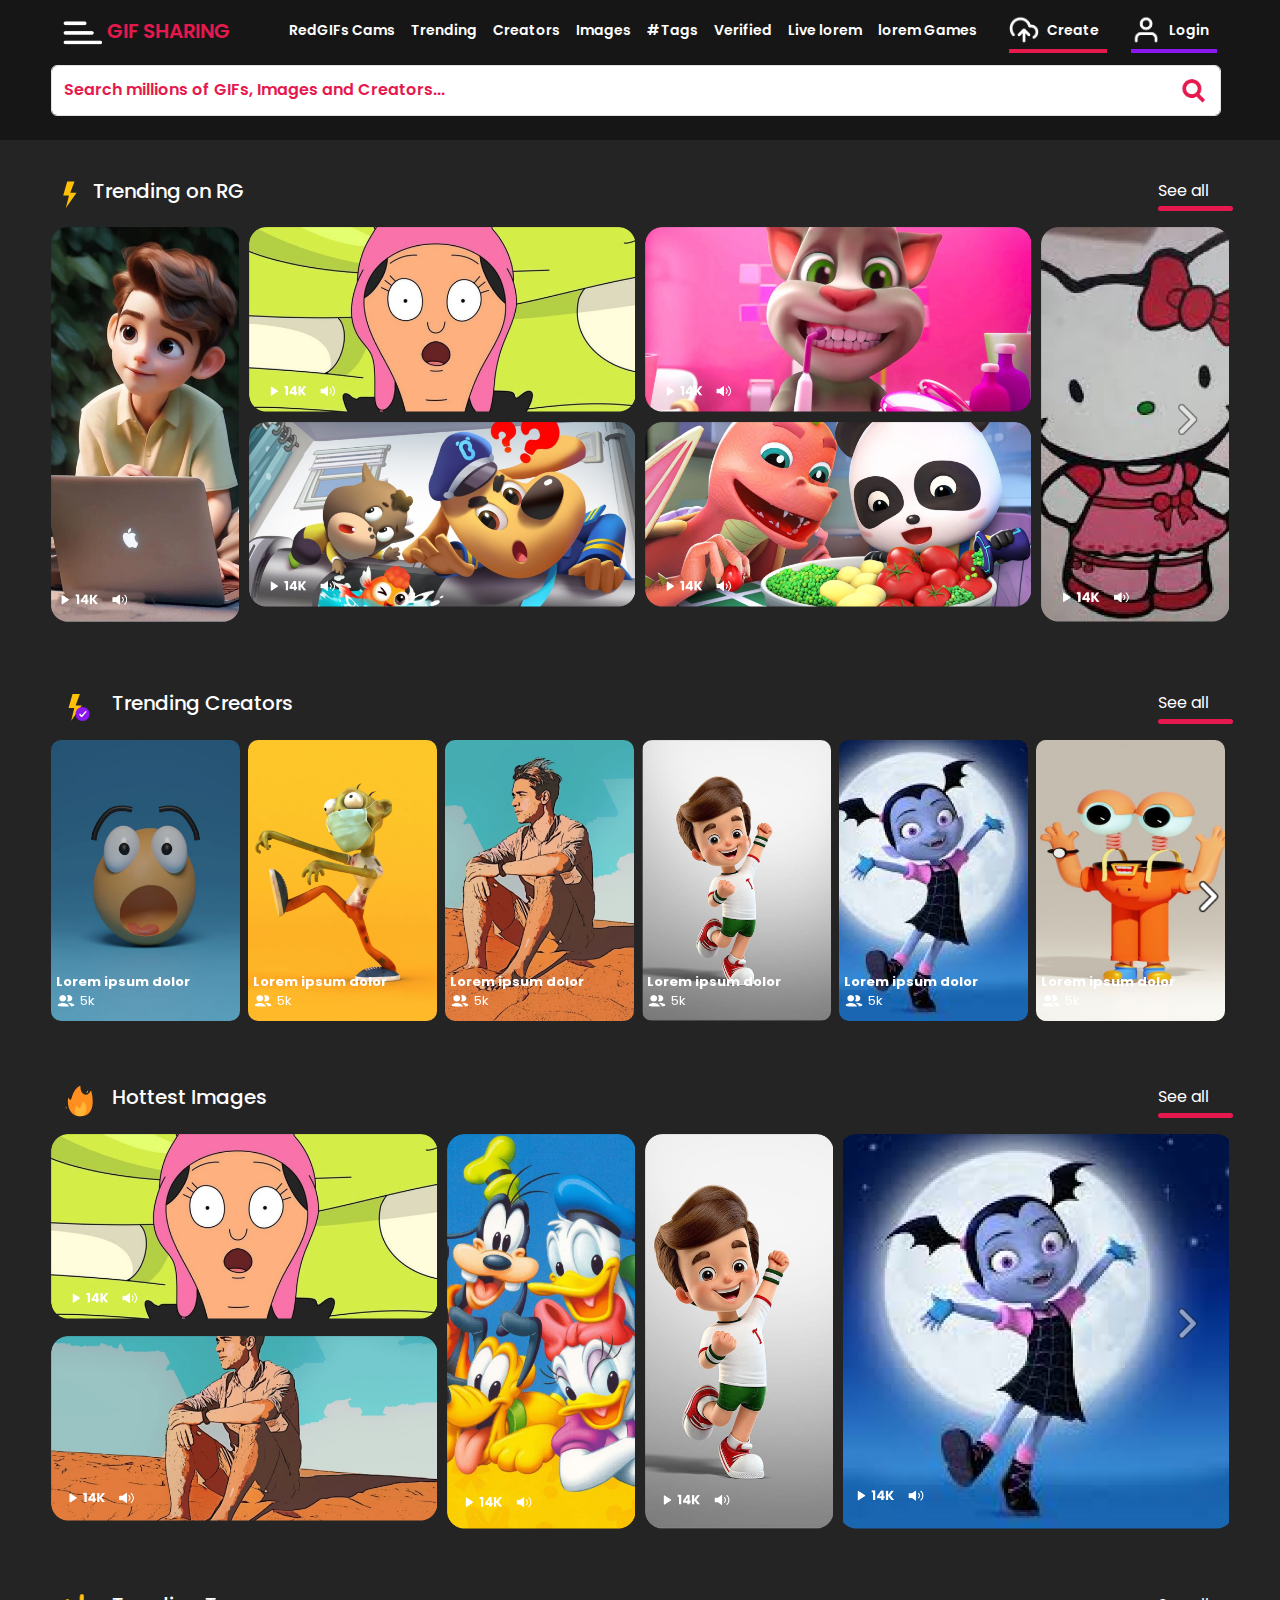
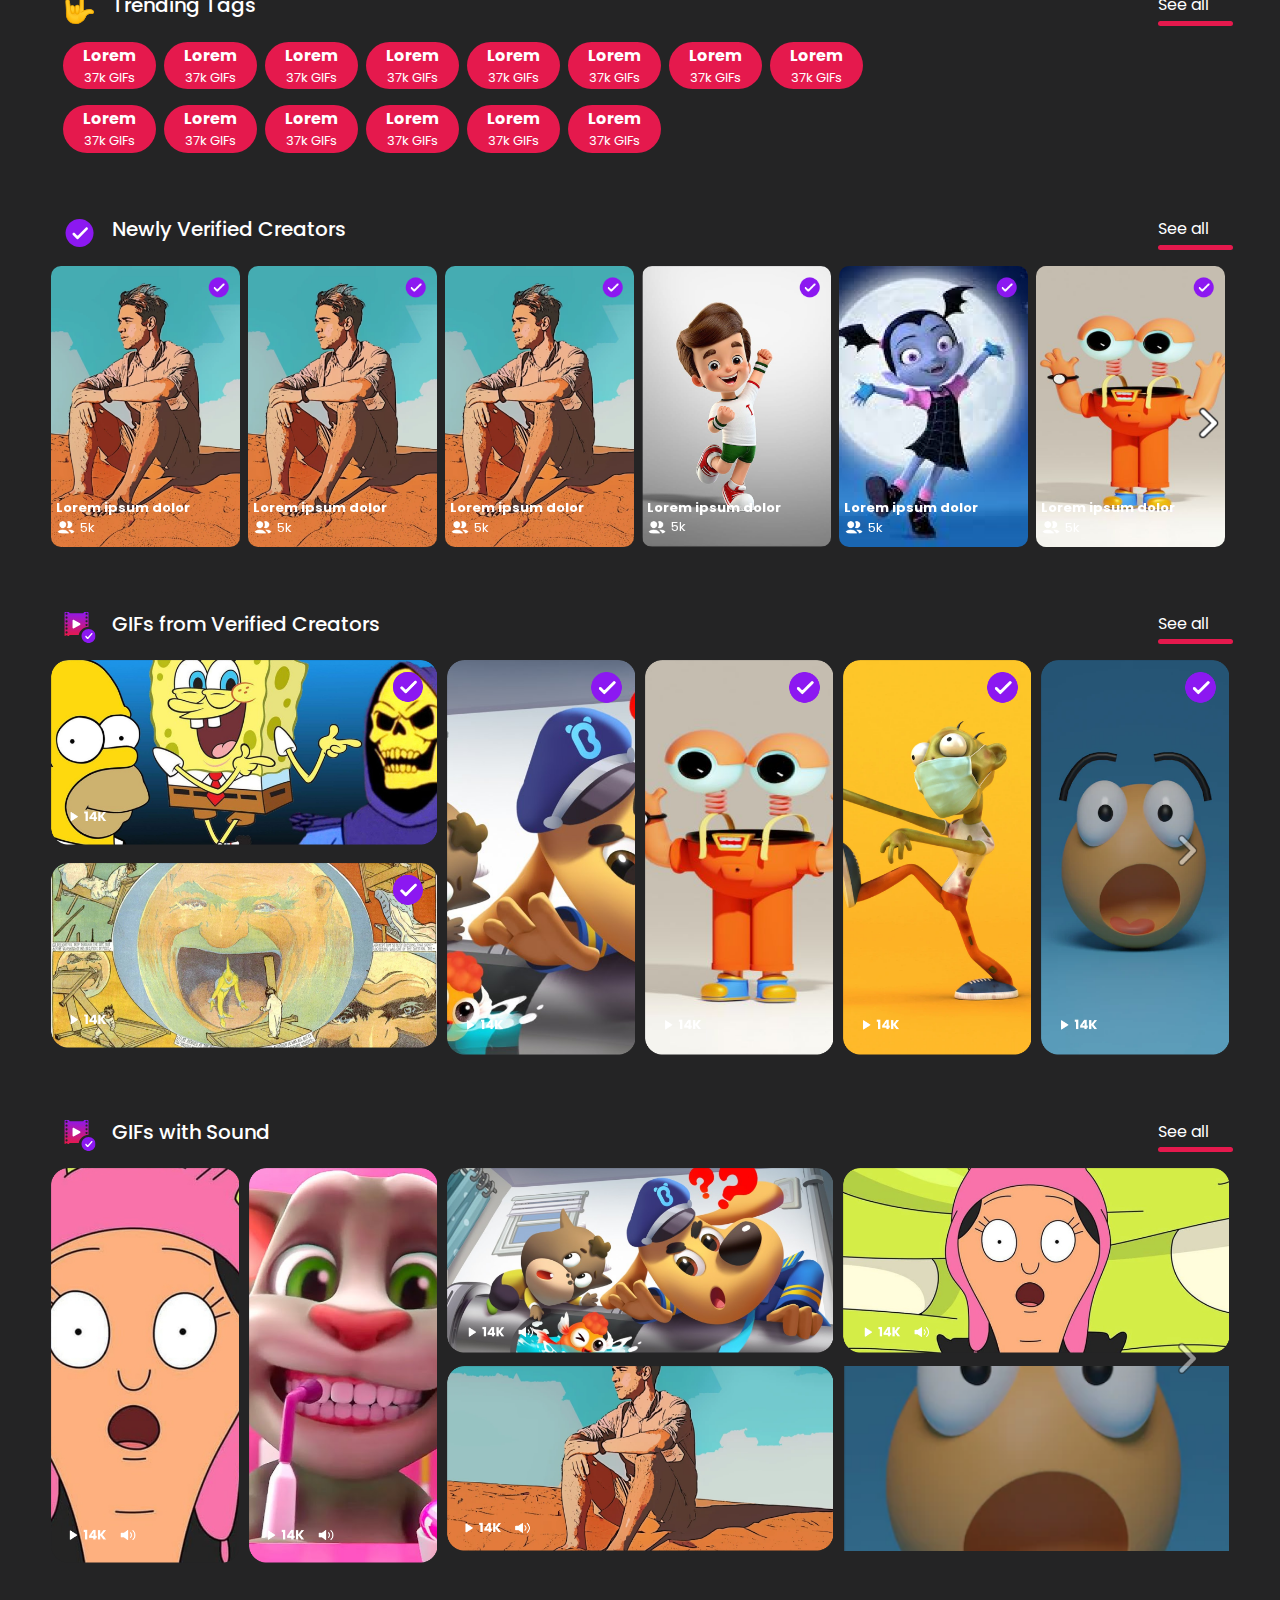
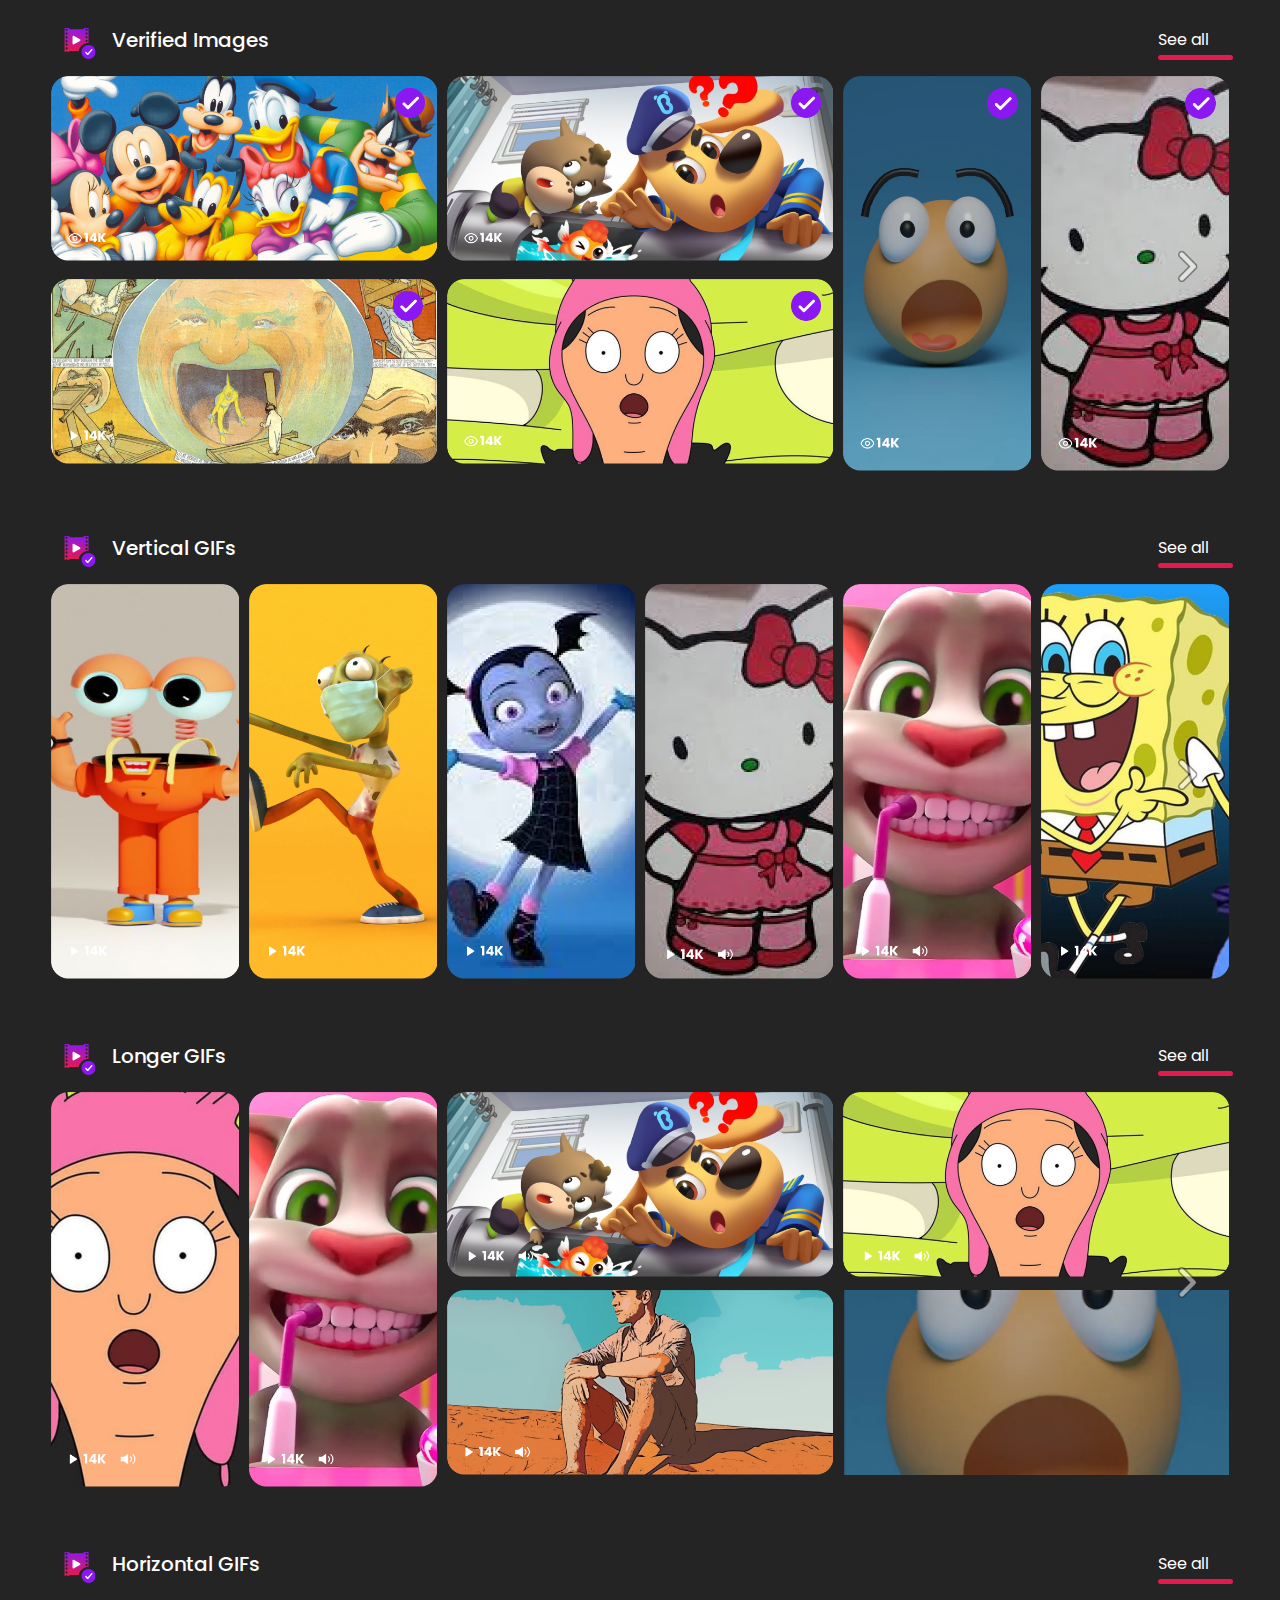
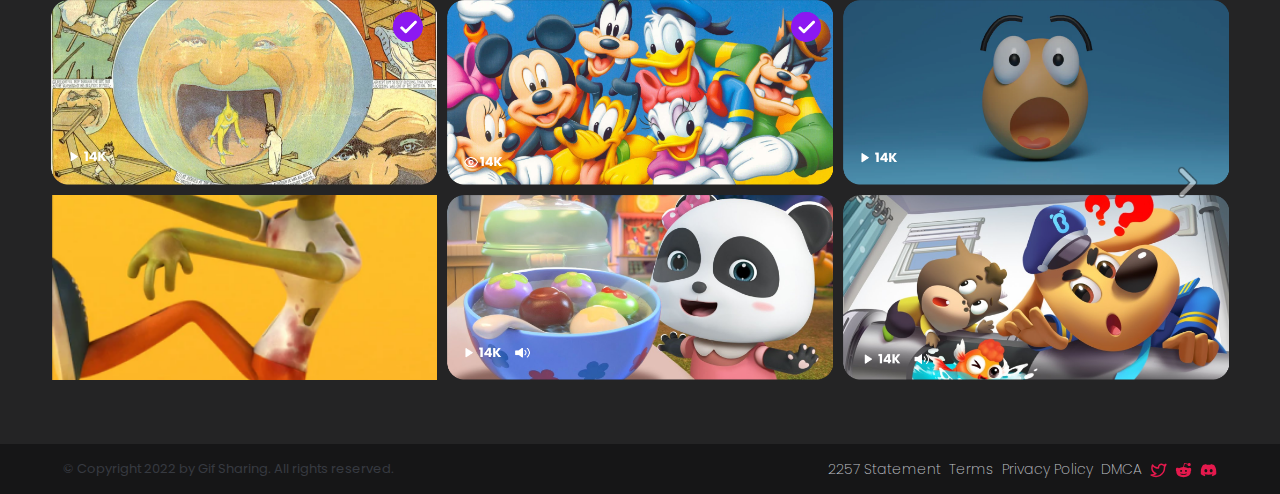
==== index.html @ 4ee19b2c "done-for today" ====
<!DOCTYPE html>
<html lang="en">

<head>
    <meta charset="UTF-8">
    <meta name="viewport" content="width=device-width, initial-scale=1.0">
    <title>Gif Sharing</title>
    <!-- slick -->
    <link rel="stylesheet" type="text/css" href="./assets/slick/slick.css" />
    <link rel="stylesheet" type="text/css" href="./assets/slick/slick-theme.css" />

    <!-- FontAwsome/remix -->
    <link rel="stylesheet" href="https://cdnjs.cloudflare.com/ajax/libs/font-awesome/6.4.2/css/all.min.css"
        integrity="sha512-z3gLpd7yknf1YoNbCzqRKc4qyor8gaKU1qmn+CShxbuBusANI9QpRohGBreCFkKxLhei6S9CQXFEbbKuqLg0DA=="
        crossorigin="anonymous" referrerpolicy="no-referrer" />
    <link rel="stylesheet" href="https://cdnjs.cloudflare.com/ajax/libs/remixicon/3.5.0/remixicon.css"
        integrity="sha512-HXXR0l2yMwHDrDyxJbrMD9eLvPe3z3qL3PPeozNTsiHJEENxx8DH2CxmV05iwG0dwoz5n4gQZQyYLUNt1Wdgfg=="
        crossorigin="anonymous" referrerpolicy="no-referrer" />

    <!-- Bootstrap -->
    <link rel="stylesheet" href="https://cdn.jsdelivr.net/npm/bootstrap@5.3.2/dist/css/bootstrap.min.css">

    <!-- Style Css Link -->
    <link rel="stylesheet" href="./assets/css/responsive.css">
    <link rel="stylesheet" href="./assets/css/style.css">
</head>

<body>
    <!-- NavBar / Mega Menu -->
    <header class="header-bg">
        <section class="wrapper">
            <nav class="navbar navbar-dark navbar-expand-lg ">
                <div class="container-fluid position-relative">
                    <a class="navbar-brand text-pink fs-5 fw-700" href="index.html">
                        <img src="./assets/image/hamburger.png" alt="Logo">
                        GIF SHARING</a>
                    <button class="navbar-toggler" type="button" data-bs-toggle="collapse"
                        data-bs-target="#navbarSupportedContent" aria-controls="navbarSupportedContent"
                        aria-expanded="false" aria-label="Toggle navigation">
                        <span class="navbar-toggler-icon"></span>
                    </button>
                    <div class="collapse navbar-collapse yorichi" id="navbarSupportedContent" type="button"
                        data-bs-toggle="offcanvas" data-bs-target="#offcanvasTop" aria-controls="offcanvasTop">
                        <ul class="navbar-nav ms-auto mb-2 mb-lg-0">
                            <li class="nav-item">
                                <a class="nav-link active" aria-current="page" href="#">RedGIFs Cams</a>
                            </li>
                            <li class="nav-item">
                                <a class="nav-link" href="#">Trending</a>
                            </li>

                            <li class="nav-item">
                                <a class="nav-link" href="#">Creators</a>
                            </li>
                            <li class="nav-item">
                                <a class="nav-link" href="#">Images</a>
                            </li>
                            <li class="nav-item">
                                <a class="nav-link" href="#">#Tags</a>
                            </li>
                            <li class="nav-item">
                                <a class="nav-link" href="#">Verified</a>
                            </li>
                            <li class="nav-item">
                                <a class="nav-link" href="#">Live lorem</a>
                            </li>
                            <li class="nav-item">
                                <a class="nav-link" href="#">lorem Games</a>
                            </li>
                            <li class="nav-item">
                                <button class=" mx-lg-4 create-btn d-flex align-items-center">
                                    <div class="nav-btn-img">
                                        <img src="./assets/image/create-icon.png" alt="">
                                    </div>
                                    <a class="nav-link" href="#">Create</a>
                                </button>
                            </li>
                            <li class="nav-item">
                                <button class="login-btn d-flex align-items-center">
                                    <div class="nav-btn-img">
                                        <img src="./assets/image/login-icon.png" alt="">
                                    </div>
                                    <a class="nav-link" href="#">Login</a>
                                </button>
                            </li>
                        </ul>

                    </div>
                </div>
                <!-- Mega Menu Here 👀 -->
                <div class="d-lg-block d-none">
                    <section class="mega-drop-down ">
                        <div class="row mx-0 align-items-start">
                            <div class="col-md-4">
                                <div class="d-flex pills flex-wrap">
                                    <a href="#">
                                        <div class="pink-bg mt-lg-0 mt-1 mx-1">
                                            <p class="m-0 text-white fw-700 text-center">Lorem</p>
                                            <p class="text-white text-center m-0 text-small">
                                                37k GIFs
                                            </p>
                                        </div>
                                    </a>
                                    <a href="#">
                                        <div class="pink-bg mt-lg-0 mt-1 mx-1">
                                            <p class="m-0 text-white fw-700 text-center">Lorem</p>
                                            <p class="text-white text-center m-0 text-small">
                                                37k GIFs
                                            </p>
                                        </div>
                                    </a>
                                    <a href="#">
                                        <div class="pink-bg mt-lg-0 mt-1 mx-1">
                                            <p class="m-0 text-white fw-700 text-center">Lorem</p>
                                            <p class="text-white text-center m-0 text-small">
                                                37k GIFs
                                            </p>
                                        </div>
                                    </a>
                                    <a href="#">
                                        <div class="pink-bg mt-lg-0 mt-1 mx-1">
                                            <p class="m-0 text-white fw-700 text-center">Lorem</p>
                                            <p class="text-white text-center m-0 text-small">
                                                37k GIFs
                                            </p>
                                        </div>
                                    </a>
                                    <a href="#">
                                        <div class="pink-bg mt-lg-0 mt-1 mx-1">
                                            <p class="m-0 text-white fw-700 text-center">Lorem</p>
                                            <p class="text-white text-center m-0 text-small">
                                                37k GIFs
                                            </p>
                                        </div>
                                    </a>
                                    <a href="#">
                                        <div class="pink-bg mt-lg-0 mt-1 mx-1">
                                            <p class="m-0 text-white fw-700 text-center">Lorem</p>
                                            <p class="text-white text-center m-0 text-small">
                                                37k GIFs
                                            </p>
                                        </div>
                                    </a>
                                    <a href="#">
                                        <div class="pink-bg mt-lg-0 mt-1 mx-1">
                                            <p class="m-0 text-white fw-700 text-center">Lorem</p>
                                            <p class="text-white text-center m-0 text-small">
                                                37k GIFs
                                            </p>
                                        </div>
                                    </a>
                                    <a href="#">
                                        <div class="pink-bg mt-lg-0 mt-1 mx-1">
                                            <p class="m-0 text-white fw-700 text-center">Lorem</p>
                                            <p class="text-white text-center m-0 text-small">
                                                37k GIFs
                                            </p>
                                        </div>
                                    </a>
                                    <a href="#">
                                        <div class="pink-bg mt-lg-0 mt-1 mx-1">
                                            <p class="m-0 text-white fw-700 text-center">Lorem</p>
                                            <p class="text-white text-center m-0 text-small">
                                                37k GIFs
                                            </p>
                                        </div>
                                    </a>
                                    <a href="#">
                                        <div class="pink-bg mt-lg-0 mt-1 mx-1">
                                            <p class="m-0 text-white fw-700 text-center">Lorem</p>
                                            <p class="text-white text-center m-0 text-small">
                                                37k GIFs
                                            </p>
                                        </div>
                                    </a>
                                    <a href="#">
                                        <div class="pink-bg mt-lg-0 mt-1 mx-1">
                                            <p class="m-0 text-white fw-700 text-center">Lorem</p>
                                            <p class="text-white text-center m-0 text-small">
                                                37k GIFs
                                            </p>
                                        </div>
                                    </a>

                                </div>
                            </div>
                            <div class="col-md-2">
                                <div class="mega-heading">
                                    <p class="fw-700 text-white">
                                        GIF
                                    </p>
                                </div>
                                <div class="gif-inner mt-3">
                                    <a href="#">
                                        <div class="d-flex align-items-center gap-1 pt-1">
                                            <i class="fa-solid fa-arrow-right text-pink"></i>
                                            <p class="m-0 text-white">
                                                Trending
                                            </p>
                                        </div>
                                    </a>
                                    <a href="#">
                                        <div class="d-flex align-items-center gap-1 pt-1">
                                            <i class="fa-solid fa-arrow-right text-pink"></i>
                                            <p class="m-0 text-white">
                                                Verify
                                            </p>
                                        </div>
                                    </a>
                                    <a href="#">
                                        <div class="d-flex align-items-center gap-1 pt-1">
                                            <i class="fa-solid fa-arrow-right text-pink"></i>
                                            <p class="m-0 text-white">
                                                Following
                                            </p>
                                        </div>
                                    </a>
                                    <a href="#">
                                        <div class="d-flex align-items-center gap-1 pt-1">
                                            <i class="fa-solid fa-arrow-right text-pink"></i>
                                            <p class="m-0 text-white">
                                                Galleries
                                            </p>
                                        </div>
                                    </a>

                                </div>
                            </div>
                            <div class="col-md-2">
                                <div class="mega-heading">
                                    <p class="fw-700 text-white">
                                        Creators
                                    </p>
                                </div>
                                <div class="gif-inner mt-3">
                                    <a href="#">
                                        <div class="d-flex align-items-center gap-1 pt-1">
                                            <i class="fa-solid fa-arrow-right text-pink"></i>
                                            <p class="m-0 text-white">
                                                Trending
                                            </p>
                                        </div>
                                    </a>
                                    <a href="#">
                                        <div class="d-flex align-items-center gap-1 pt-1">
                                            <i class="fa-solid fa-arrow-right text-pink"></i>
                                            <p class="m-0 text-white">
                                                Verify
                                            </p>
                                        </div>
                                    </a>
                                    <a href="#">
                                        <div class="d-flex align-items-center gap-1 pt-1">
                                            <i class="fa-solid fa-arrow-right text-pink"></i>
                                            <p class="m-0 text-white">
                                                Newest
                                            </p>
                                        </div>
                                    </a>
                                    <a href="#">
                                        <div class="d-flex align-items-center gap-1 pt-1">
                                            <i class="fa-solid fa-arrow-right text-pink"></i>
                                            <p class="m-0 text-white">
                                                Most Followed
                                            </p>
                                        </div>
                                    </a>
                                </div>
                            </div>
                            <div class="col-md-2">
                                <div class="mega-heading">
                                    <p class="fw-700 text-white">
                                        Images
                                    </p>
                                </div>
                                <div class="gif-inner mt-3">
                                    <a href="#">
                                        <div class="d-flex align-items-center gap-1 pt-1">
                                            <i class="fa-solid fa-arrow-right text-pink"></i>
                                            <p class="m-0 text-white">
                                                Trending
                                            </p>
                                        </div>
                                    </a>
                                    <a href="#">
                                        <div class="d-flex align-items-center gap-1 pt-1">
                                            <i class="fa-solid fa-arrow-right text-pink"></i>
                                            <p class="m-0 text-white">
                                                Verify
                                            </p>
                                        </div>
                                    </a>
                                    <a href="#">
                                        <div class="d-flex align-items-center gap-1 pt-1">
                                            <i class="fa-solid fa-arrow-right text-pink"></i>
                                            <p class="m-0 text-white">
                                                Following
                                            </p>
                                        </div>
                                    </a>
                                    <a href="#">
                                        <div class="d-flex align-items-center gap-1 pt-1">
                                            <i class="fa-solid fa-arrow-right text-pink"></i>
                                            <p class="m-0 text-white">
                                                Horizontal
                                            </p>
                                        </div>
                                    </a>

                                    <a href="#">
                                        <div class="d-flex align-items-center gap-1 pt-1">
                                            <i class="fa-solid fa-arrow-right text-pink"></i>
                                            <p class="m-0 text-white">
                                                Vertical
                                            </p>
                                        </div>
                                    </a>
                                    <a href="#">
                                        <div class="d-flex align-items-center gap-1 pt-1">
                                            <i class="fa-solid fa-arrow-right text-pink"></i>
                                            <p class="m-0 text-white">
                                                Longer
                                            </p>
                                        </div>
                                    </a>
                                    <a href="#">
                                        <div class="d-flex align-items-center gap-1 pt-1">
                                            <i class="fa-solid fa-arrow-right text-pink"></i>
                                            <p class="m-0 text-white">
                                                With Sound
                                            </p>
                                        </div>
                                    </a>
                                </div>
                            </div>
                            <div class="col-md-2">
                                <div class="mega-heading">
                                    <p class="fw-700 text-white">
                                        Infos
                                    </p>
                                </div>
                                <div class="gif-inner mt-3">
                                    <a href="#">
                                        <div class="d-flex align-items-center gap-1 pt-1">
                                            <i class="fa-solid fa-arrow-right text-pink"></i>
                                            <p class="m-0 text-white">
                                                Submit Tag
                                            </p>
                                        </div>
                                    </a>
                                    <a href="#">
                                        <div class="d-flex align-items-center gap-1 pt-1">
                                            <i class="fa-solid fa-arrow-right text-pink"></i>
                                            <p class="m-0 text-white">
                                                Guidelines
                                            </p>
                                        </div>
                                    </a>
                                    <a href="faq.html">
                                        <div class="d-flex align-items-center gap-1 pt-1">
                                            <i class="fa-solid fa-arrow-right text-pink"></i>
                                            <p class="m-0 text-white">
                                                FAQS
                                            </p>
                                        </div>
                                    </a>
                                    <a href="#">
                                        <div class="d-flex align-items-center gap-1 pt-1">
                                            <i class="fa-solid fa-arrow-right text-pink"></i>
                                            <p class="m-0 text-white">
                                                Terms
                                            </p>
                                        </div>
                                    </a>
                                    <a href="#">
                                        <div class="d-flex align-items-center gap-1 pt-1">
                                            <i class="fa-solid fa-arrow-right text-pink"></i>
                                            <p class="m-0 text-white">
                                                Privacy Policy
                                            </p>
                                        </div>
                                    </a>
                                    <a href="#">
                                        <div class="d-flex align-items-center gap-1 pt-1">
                                            <i class="fa-solid fa-arrow-right text-pink"></i>
                                            <p class="m-0 text-white">
                                                DMCA
                                            </p>
                                        </div>
                                    </a>
                                    <a href="#">
                                        <div class="d-flex align-items-center gap-1 pt-1">
                                            <i class="fa-solid fa-arrow-right text-pink"></i>
                                            <p class="m-0 text-white">
                                                2257 Statement
                                            </p>
                                        </div>
                                    </a>
                                </div>
                            </div>
                        </div>
                    </section>
                </div>
                <!-- Off Canvas on Mobile -->
                <div class="offcanvas offcanvas-top d-lg-none d-block text-bg-dark" tabindex="-1" id="offcanvasTop"
                    aria-labelledby="offcanvasTopLabel">
                    <div class="offcanvas-header mega-drop-down-1">
                        <h5 class="offcanvas-title" id="offcanvasTopLabel"></h5>
                        <!-- off button -->
                        <button type="button " class="btn-close  btn-close-white" data-bs-dismiss="offcanvas"
                            aria-label="Close"></button>
                    </div>
                    <div class="offcanvas-body mega-drop-down-1">
                        <div class="row mx-0 align-items-start">
                            <div class="col-md-4">
                                <div class="d-flex pills flex-wrap">
                                    <a href="#">
                                        <div class="pink-bg mt-lg-0 mt-1 mx-1">
                                            <p class="m-0 text-white fw-700 text-center">Lorem</p>
                                            <p class="text-white text-center m-0 text-small">
                                                37k GIFs
                                            </p>
                                        </div>
                                    </a>
                                    <a href="#">
                                        <div class="pink-bg mt-lg-0 mt-1 mx-1">
                                            <p class="m-0 text-white fw-700 text-center">Lorem</p>
                                            <p class="text-white text-center m-0 text-small">
                                                37k GIFs
                                            </p>
                                        </div>
                                    </a>
                                    <a href="#">
                                        <div class="pink-bg mt-lg-0 mt-1 mx-1">
                                            <p class="m-0 text-white fw-700 text-center">Lorem</p>
                                            <p class="text-white text-center m-0 text-small">
                                                37k GIFs
                                            </p>
                                        </div>
                                    </a>
                                    <a href="#">
                                        <div class="pink-bg mt-lg-0 mt-1 mx-1">
                                            <p class="m-0 text-white fw-700 text-center">Lorem</p>
                                            <p class="text-white text-center m-0 text-small">
                                                37k GIFs
                                            </p>
                                        </div>
                                    </a>
                                    <a href="#">
                                        <div class="pink-bg mt-lg-0 mt-1 mx-1">
                                            <p class="m-0 text-white fw-700 text-center">Lorem</p>
                                            <p class="text-white text-center m-0 text-small">
                                                37k GIFs
                                            </p>
                                        </div>
                                    </a>
                                    <a href="#">
                                        <div class="pink-bg mt-lg-0 mt-1 mx-1">
                                            <p class="m-0 text-white fw-700 text-center">Lorem</p>
                                            <p class="text-white text-center m-0 text-small">
                                                37k GIFs
                                            </p>
                                        </div>
                                    </a>
                                    <a href="#">
                                        <div class="pink-bg mt-lg-0 mt-1 mx-1">
                                            <p class="m-0 text-white fw-700 text-center">Lorem</p>
                                            <p class="text-white text-center m-0 text-small">
                                                37k GIFs
                                            </p>
                                        </div>
                                    </a>
                                    <a href="#">
                                        <div class="pink-bg mt-lg-0 mt-1 mx-1">
                                            <p class="m-0 text-white fw-700 text-center">Lorem</p>
                                            <p class="text-white text-center m-0 text-small">
                                                37k GIFs
                                            </p>
                                        </div>
                                    </a>
                                    <a href="#">
                                        <div class="pink-bg mt-lg-0 mt-1 mx-1">
                                            <p class="m-0 text-white fw-700 text-center">Lorem</p>
                                            <p class="text-white text-center m-0 text-small">
                                                37k GIFs
                                            </p>
                                        </div>
                                    </a>
                                    <a href="#">
                                        <div class="pink-bg mt-lg-0 mt-1 mx-1">
                                            <p class="m-0 text-white fw-700 text-center">Lorem</p>
                                            <p class="text-white text-center m-0 text-small">
                                                37k GIFs
                                            </p>
                                        </div>
                                    </a>
                                    <a href="#">
                                        <div class="pink-bg mt-lg-0 mt-1 mx-1">
                                            <p class="m-0 text-white fw-700 text-center">Lorem</p>
                                            <p class="text-white text-center m-0 text-small">
                                                37k GIFs
                                            </p>
                                        </div>
                                    </a>

                                </div>
                            </div>
                            <div class="col-md-2">
                                <div class="mega-heading">
                                    <p class="fw-700 text-white">
                                        GIF
                                    </p>
                                </div>
                                <div class="gif-inner mt-3">
                                    <a href="#">
                                        <div class="d-flex align-items-center gap-1 pt-1">
                                            <i class="fa-solid fa-arrow-right text-pink"></i>
                                            <p class="m-0 text-white">
                                                Trending
                                            </p>
                                        </div>
                                    </a>
                                    <a href="#">
                                        <div class="d-flex align-items-center gap-1 pt-1">
                                            <i class="fa-solid fa-arrow-right text-pink"></i>
                                            <p class="m-0 text-white">
                                                Verify
                                            </p>
                                        </div>
                                    </a>
                                    <a href="#">
                                        <div class="d-flex align-items-center gap-1 pt-1">
                                            <i class="fa-solid fa-arrow-right text-pink"></i>
                                            <p class="m-0 text-white">
                                                Following
                                            </p>
                                        </div>
                                    </a>
                                    <a href="#">
                                        <div class="d-flex align-items-center gap-1 pt-1">
                                            <i class="fa-solid fa-arrow-right text-pink"></i>
                                            <p class="m-0 text-white">
                                                Galleries
                                            </p>
                                        </div>
                                    </a>

                                </div>
                            </div>
                            <div class="col-md-2">
                                <div class="mega-heading">
                                    <p class="fw-700 text-white">
                                        Creators
                                    </p>
                                </div>
                                <div class="gif-inner mt-3">
                                    <a href="#">
                                        <div class="d-flex align-items-center gap-1 pt-1">
                                            <i class="fa-solid fa-arrow-right text-pink"></i>
                                            <p class="m-0 text-white">
                                                Trending
                                            </p>
                                        </div>
                                    </a>
                                    <a href="#">
                                        <div class="d-flex align-items-center gap-1 pt-1">
                                            <i class="fa-solid fa-arrow-right text-pink"></i>
                                            <p class="m-0 text-white">
                                                Verify
                                            </p>
                                        </div>
                                    </a>
                                    <a href="#">
                                        <div class="d-flex align-items-center gap-1 pt-1">
                                            <i class="fa-solid fa-arrow-right text-pink"></i>
                                            <p class="m-0 text-white">
                                                Newest
                                            </p>
                                        </div>
                                    </a>
                                    <a href="#">
                                        <div class="d-flex align-items-center gap-1 pt-1">
                                            <i class="fa-solid fa-arrow-right text-pink"></i>
                                            <p class="m-0 text-white">
                                                Most Followed
                                            </p>
                                        </div>
                                    </a>
                                </div>
                            </div>
                            <div class="col-md-2">
                                <div class="mega-heading">
                                    <p class="fw-700 text-white">
                                        Images
                                    </p>
                                </div>
                                <div class="gif-inner mt-3">
                                    <a href="#">
                                        <div class="d-flex align-items-center gap-1 pt-1">
                                            <i class="fa-solid fa-arrow-right text-pink"></i>
                                            <p class="m-0 text-white">
                                                Trending
                                            </p>
                                        </div>
                                    </a>
                                    <a href="#">
                                        <div class="d-flex align-items-center gap-1 pt-1">
                                            <i class="fa-solid fa-arrow-right text-pink"></i>
                                            <p class="m-0 text-white">
                                                Verify
                                            </p>
                                        </div>
                                    </a>
                                    <a href="#">
                                        <div class="d-flex align-items-center gap-1 pt-1">
                                            <i class="fa-solid fa-arrow-right text-pink"></i>
                                            <p class="m-0 text-white">
                                                Following
                                            </p>
                                        </div>
                                    </a>
                                    <a href="#">
                                        <div class="d-flex align-items-center gap-1 pt-1">
                                            <i class="fa-solid fa-arrow-right text-pink"></i>
                                            <p class="m-0 text-white">
                                                Horizontal
                                            </p>
                                        </div>
                                    </a>

                                    <a href="#">
                                        <div class="d-flex align-items-center gap-1 pt-1">
                                            <i class="fa-solid fa-arrow-right text-pink"></i>
                                            <p class="m-0 text-white">
                                                Vertical
                                            </p>
                                        </div>
                                    </a>
                                    <a href="#">
                                        <div class="d-flex align-items-center gap-1 pt-1">
                                            <i class="fa-solid fa-arrow-right text-pink"></i>
                                            <p class="m-0 text-white">
                                                Longer
                                            </p>
                                        </div>
                                    </a>
                                    <a href="#">
                                        <div class="d-flex align-items-center gap-1 pt-1">
                                            <i class="fa-solid fa-arrow-right text-pink"></i>
                                            <p class="m-0 text-white">
                                                With Sound
                                            </p>
                                        </div>
                                    </a>
                                </div>
                            </div>
                            <div class="col-md-2">
                                <div class="mega-heading">
                                    <p class="fw-700 text-white">
                                        Infos
                                    </p>
                                </div>
                                <div class="gif-inner mt-3">
                                    <a href="#">
                                        <div class="d-flex align-items-center gap-1 pt-1">
                                            <i class="fa-solid fa-arrow-right text-pink"></i>
                                            <p class="m-0 text-white">
                                                Submit Tag
                                            </p>
                                        </div>
                                    </a>
                                    <a href="#">
                                        <div class="d-flex align-items-center gap-1 pt-1">
                                            <i class="fa-solid fa-arrow-right text-pink"></i>
                                            <p class="m-0 text-white">
                                                Guidelines
                                            </p>
                                        </div>
                                    </a>
                                    <a href="#">
                                        <div class="d-flex align-items-center gap-1 pt-1">
                                            <i class="fa-solid fa-arrow-right text-pink"></i>
                                            <p class="m-0 text-white">
                                                FAQS
                                            </p>
                                        </div>
                                    </a>
                                    <a href="#">
                                        <div class="d-flex align-items-center gap-1 pt-1">
                                            <i class="fa-solid fa-arrow-right text-pink"></i>
                                            <p class="m-0 text-white">
                                                Terms
                                            </p>
                                        </div>
                                    </a>
                                    <a href="#">
                                        <div class="d-flex align-items-center gap-1 pt-1">
                                            <i class="fa-solid fa-arrow-right text-pink"></i>
                                            <p class="m-0 text-white">
                                                Privacy Policy
                                            </p>
                                        </div>
                                    </a>
                                    <a href="#">
                                        <div class="d-flex align-items-center gap-1 pt-1">
                                            <i class="fa-solid fa-arrow-right text-pink"></i>
                                            <p class="m-0 text-white">
                                                DMCA
                                            </p>
                                        </div>
                                    </a>
                                    <a href="#">
                                        <div class="d-flex align-items-center gap-1 pt-1">
                                            <i class="fa-solid fa-arrow-right text-pink"></i>
                                            <p class="m-0 text-white">
                                                2257 Statement
                                            </p>
                                        </div>
                                    </a>
                                </div>
                            </div>
                        </div>
                    </div>
                </div>
            </nav>
            <form class="d-flex position-relative katana-input" role="search">
                <input class="form-control me-2" type="search"
                    placeholder="Search millions of GIFs, Images and Creators..." aria-label="Search">
                <button class="search-btn" type="submit"><img src="./assets/image/search-icon.png" alt=""></button>
            </form>

        </section>
    </header>
    <!-- Section-1 -->
    <section class="spacing">
        <div class="wrapper">
            <div class="row mx-0 justify-content-between">
                <div class="col-md-3">
                    <div class="d-flex align-items-center gap-3  ">
                        <div>
                            <svg xmlns="http://www.w3.org/2000/svg" width="14" height="28" viewBox="0 0 14 28"
                                fill="none">
                                <path
                                    d="M13.5434 11.7538H7.27673L11.5434 0.420471H4.21003L0.210083 14.4205H5.94343L2.87673 27.0871L13.5434 11.7538Z"
                                    fill="#FFC107" />
                            </svg>
                        </div>
                        <div>
                            <h3 class="text-white">
                                Trending on RG
                            </h3>
                        </div>
                    </div>
                </div>
                <div class="col-md-2 d-lg-flex justify-content-end">
                    <div class="d-flex align-items-center gap-2 under-line-before position-relative pb-2">
                        <div>
                            <p class="m-0 text-white">
                                See all
                            </p>
                        </div>
                        <div>
                            <i class="fa-solid fa-arrow-right text-white"></i>
                        </div>
                    </div>
                </div>
            </div>
            <div id="carouselExample" class="carousel slide">
                <div class="carousel-inner">
                    <div class="carousel-item active">
                        <div class="parent mt-3">
                            <div class="div1 long-area mt-lg-0">
                                <!-- <img src="./assets/image/img-1.png" alt=""> -->
                            </div>
                            <div class="div2 long-area mt-lg-0">
                                <!-- <img src="./assets/image/img-4.png" alt=""> -->
                            </div>
                            <div class="div3 wide-area mt-lg-0">
                                <!-- <img src="./assets/image/img-3.png" alt=""> -->
                            </div>
                            <div class="div4 wide-area mt-lg-0">
                                <!-- <img src="./assets/image/img-6.png" alt=""> -->
                            </div>
                            <div class="div5 wide-area mt-lg-0">
                                <!-- <img src="./assets/image/img-5.png" alt=""> -->
                            </div>
                            <div class="div6 wide-area mt-lg-0">
                                <!-- <img src="./assets/image/img-2.png" alt=""> -->
                            </div>
                        </div>
                    </div>
                    <div class="carousel-item">
                        <div class="parent mt-3">
                            <div class="div1 long-area mt-lg-0">
                                <!-- <img src="./assets/image/img-1.png" alt=""> -->
                            </div>
                            <div class="div2 long-area mt-lg-0">
                                <!-- <img src="./assets/image/img-4.png" alt=""> -->
                            </div>
                            <div class="div3 wide-area mt-lg-0">
                                <!-- <img src="./assets/image/img-3.png" alt=""> -->
                            </div>
                            <div class="div4 wide-area mt-lg-0">
                                <!-- <img src="./assets/image/img-6.png" alt=""> -->
                            </div>
                            <div class="div5 wide-area mt-lg-0">
                                <!-- <img src="./assets/image/img-5.png" alt=""> -->
                            </div>
                            <div class="div6 wide-area mt-lg-0">
                                <!-- <img src="./assets/image/img-2.png" alt=""> -->
                            </div>
                        </div>
                    </div>
                    <div class="carousel-item">
                        <div class="parent mt-3">
                            <div class="div1 long-area mt-lg-0">
                                <!-- <img src="./assets/image/img-1.png" alt=""> -->
                            </div>
                            <div class="div2 long-area mt-lg-0">
                                <!-- <img src="./assets/image/img-4.png" alt=""> -->
                            </div>
                            <div class="div3 wide-area mt-lg-0">
                                <!-- <img src="./assets/image/img-3.png" alt=""> -->
                            </div>
                            <div class="div4 wide-area mt-lg-0">
                                <!-- <img src="./assets/image/img-6.png" alt=""> -->
                            </div>
                            <div class="div5 wide-area mt-lg-0">
                                <!-- <img src="./assets/image/img-5.png" alt=""> -->
                            </div>
                            <div class="div6 wide-area mt-lg-0">
                                <!-- <img src="./assets/image/img-2.png" alt=""> -->
                            </div>
                        </div>
                    </div>
                </div>
                <button class="carousel-control-prev" type="button" data-bs-target="#carouselExample"
                    data-bs-slide="prev">
                    <span class="carousel-control-prev-icon" aria-hidden="true"></span>
                    <span class="visually-hidden">Previous</span>
                </button>
                <button class="carousel-control-next" type="button" data-bs-target="#carouselExample"
                    data-bs-slide="next">
                    <span class="carousel-control-next-icon" aria-hidden="true"></span>
                    <span class="visually-hidden">Next</span>
                </button>
            </div>

        </div>
    </section>
    <!-- section-2 -->
    <section class="spacing">
        <div class="wrapper">
            <div class="row mx-0 justify-content-between">
                <div class="col-md-3">
                    <div class="d-flex align-items-center gap-3  ">
                        <div>
                            <svg xmlns="http://www.w3.org/2000/svg" width="33" height="33" viewBox="0 0 33 33"
                                fill="none">
                                <path
                                    d="M18.8766 14.4205H12.61L16.8766 3.08716H9.54333L5.54333 17.0872H11.2766L8.21 29.7539L18.8766 14.4205Z"
                                    fill="#FFC107" />
                                <path
                                    d="M19.5433 30.0872C23.4093 30.0872 26.5433 26.9532 26.5433 23.0872C26.5433 19.2212 23.4093 16.0872 19.5433 16.0872C15.6773 16.0872 12.5433 19.2212 12.5433 23.0872C12.5433 26.9532 15.6773 30.0872 19.5433 30.0872Z"
                                    fill="#8C18F1" />
                                <path
                                    d="M23.3778 20.1789C23.1136 19.8686 22.6343 19.8686 22.37 20.1789L19.2309 23.865C18.927 24.2219 18.3757 24.2219 18.0718 23.865L17.4166 23.0956C17.1523 22.7853 16.673 22.7853 16.4088 23.0956C16.1981 23.3429 16.1981 23.7065 16.4088 23.9538L17.89 25.6932C18.2893 26.1621 19.0134 26.1621 19.4127 25.6932L23.3778 21.0372C23.5885 20.7898 23.5885 20.4262 23.3778 20.1789Z"
                                    fill="white" />
                            </svg>
                        </div>
                        <div>
                            <h3 class="text-white">
                                Trending Creators
                            </h3>
                        </div>
                    </div>
                </div>
                <div class="col-md-2 d-lg-flex justify-content-end">
                    <div class="d-flex align-items-center gap-2 under-line-before position-relative pb-2">
                        <div>
                            <p class="m-0 text-white">
                                See all
                            </p>
                        </div>
                        <div>
                            <i class="fa-solid fa-arrow-right text-white"></i>
                        </div>
                    </div>
                </div>
            </div>
            <div class="creator d-lg-flex align-items-center gap-2 mt-3">
                <div class="creator-card position-relative mt-lg-0 mt-3 me-2">
                    <img src="./assets/image/img-7.png" alt="">
                    <div class="popularity">
                        <div>
                            <p class="text-white m-0 text-small fw-700">
                                Lorem ipsum dolor
                            </p>
                        </div>
                        <div class="d-flex align-items-center gap-1">
                            <div style="width: 20px;">
                                <img src="./assets/image/popularity-icon.png" alt="">
                            </div>
                            <p class="text-white m-0 text-small">5k</p>
                        </div>
                    </div>
                </div>
                <div class="creator-card position-relative mt-lg-0 mt-3 me-2">
                    <img src="./assets/image/img-8.png" alt="">
                    <div class="popularity">
                        <div>
                            <p class="text-white m-0 text-small fw-700">
                                Lorem ipsum dolor
                            </p>
                        </div>
                        <div class="d-flex align-items-center gap-1">
                            <div style="width: 20px;">
                                <img src="./assets/image/popularity-icon.png" alt="">
                            </div>
                            <p class="text-white m-0 text-small">5k</p>
                        </div>
                    </div>
                </div>
                <div class="creator-card position-relative mt-lg-0 mt-3 me-2">
                    <img src="./assets/image/img-9.png" alt="">
                    <div class="popularity">
                        <div>
                            <p class="text-white m-0 text-small fw-700">
                                Lorem ipsum dolor
                            </p>
                        </div>
                        <div class="d-flex align-items-center gap-1">
                            <div style="width: 20px;">
                                <img src="./assets/image/popularity-icon.png" alt="">
                            </div>
                            <p class="text-white m-0 text-small">5k</p>
                        </div>
                    </div>
                </div>
                <div class="creator-card position-relative mt-lg-0 mt-3 me-2">
                    <img src="./assets/image/img-10.png" alt="">
                    <div class="popularity">
                        <div>
                            <p class="text-white m-0 text-small fw-700">
                                Lorem ipsum dolor
                            </p>
                        </div>
                        <div class="d-flex align-items-center gap-1">
                            <div style="width: 20px;">
                                <img src="./assets/image/popularity-icon.png" alt="">
                            </div>
                            <p class="text-white m-0 text-small">5k</p>
                        </div>
                    </div>
                </div>
                <div class="creator-card position-relative mt-lg-0 mt-3 me-2">
                    <img src="./assets/image/img-11.png" alt="">
                    <div class="popularity">
                        <div>
                            <p class="text-white m-0 text-small fw-700">
                                Lorem ipsum dolor
                            </p>
                        </div>
                        <div class="d-flex align-items-center gap-1">
                            <div style="width: 20px;">
                                <img src="./assets/image/popularity-icon.png" alt="">
                            </div>
                            <p class="text-white m-0 text-small">5k</p>
                        </div>
                    </div>
                </div>
                <div class="creator-card position-relative mt-lg-0 mt-3 me-2">
                    <img src="./assets/image/img-12.png" alt="">
                    <div class="popularity">
                        <div>
                            <p class="text-white m-0 text-small fw-700">
                                Lorem ipsum dolor
                            </p>
                        </div>
                        <div class="d-flex align-items-center gap-1">
                            <div style="width: 20px;">
                                <img src="./assets/image/popularity-icon.png" alt="">
                            </div>
                            <p class="text-white m-0 text-small">5k</p>
                        </div>
                    </div>
                </div>
                <div class="creator-card position-relative mt-lg-0 mt-3 me-2">
                    <img src="./assets/image/img-10.png" alt="">
                    <div class="popularity">
                        <div>
                            <p class="text-white m-0 text-small fw-700">
                                Lorem ipsum dolor
                            </p>
                        </div>
                        <div class="d-flex align-items-center gap-1">
                            <div style="width: 20px;">
                                <img src="./assets/image/popularity-icon.png" alt="">
                            </div>
                            <p class="text-white m-0 text-small">5k</p>
                        </div>
                    </div>
                </div>
                <div class="creator-card position-relative mt-lg-0 mt-3 me-2">
                    <img src="./assets/image/img-11.png" alt="">
                    <div class="popularity">
                        <div>
                            <p class="text-white m-0 text-small fw-700">
                                Lorem ipsum dolor
                            </p>
                        </div>
                        <div class="d-flex align-items-center gap-1">
                            <div style="width: 20px;">
                                <img src="./assets/image/popularity-icon.png" alt="">
                            </div>
                            <p class="text-white m-0 text-small">5k</p>
                        </div>
                    </div>
                </div>
                <div class="creator-card position-relative mt-lg-0 mt-3 me-2">
                    <img src="./assets/image/img-12.png" alt="">
                    <div class="popularity">
                        <div>
                            <p class="text-white m-0 text-small fw-700">
                                Lorem ipsum dolor
                            </p>
                        </div>
                        <div class="d-flex align-items-center gap-1">
                            <div style="width: 20px;">
                                <img src="./assets/image/popularity-icon.png" alt="">
                            </div>
                            <p class="text-white m-0 text-small">5k</p>
                        </div>
                    </div>
                </div>
            </div>
        </div>
    </section>
    <!-- Section-3 -->
    <section class="spacing">
        <div class="wrapper">
            <div class="row mx-0 justify-content-between">
                <div class="col-md-3">
                    <div class="d-flex align-items-center gap-3  ">
                        <div>
                            <svg xmlns="http://www.w3.org/2000/svg" width="33" height="33" viewBox="0 0 33 33"
                                fill="none">
                                <g clip-path="url(#clip0_1_621)">
                                    <path
                                        d="M17.2253 31.3647C6.6792 31.3647 3.86145 20.371 5.13514 13.168C5.19058 12.8545 5.60152 12.7642 5.78058 13.0274C6.33508 13.8424 6.82852 15.0196 7.64608 14.9174C8.87489 14.7638 9.7262 3.92074 17.009 0.869798C17.2401 0.772985 17.4819 0.956673 17.4565 1.20592C17.0964 4.73924 19.2179 9.79768 22.9763 9.79768C25.1308 9.79768 26.6049 8.07817 27.3415 6.3513C27.5653 5.82674 28.3317 5.89286 28.46 6.44855C29.7745 12.1412 33.2882 31.3647 17.2253 31.3647Z"
                                        fill="#FF8F1F" />
                                    <path
                                        d="M13.528 20.7639C13.776 20.5555 14.1525 20.6985 14.2088 21.0175C14.3405 21.7639 14.7738 23.0467 16.1949 23.0467C17.9044 23.0467 19.0645 18.3427 19.3688 16.9593C19.4188 16.7317 19.6407 16.5771 19.869 16.6236C24.1412 17.4922 26.2184 31.3647 16.8251 31.3647C9.98688 31.3647 11.536 22.4372 13.528 20.7639ZM25.2018 5.74051C25.3523 4.56289 23.2026 7.78383 23.2026 7.78383C23.2026 7.78383 24.8415 8.55795 25.2018 5.74051ZM3.54095 23.3032C3.58626 22.8019 2.94132 21.4596 2.82713 21.9911C2.55382 23.2626 3.49563 23.8046 3.54095 23.3032Z"
                                        fill="#FFB636" />
                                    <path
                                        d="M20.7418 21.8744C20.5816 21.2063 20.0071 22.7582 20.0793 23.3903C20.1515 24.0224 21.125 23.4729 20.7418 21.8744Z"
                                        fill="#FFD469" />
                                </g>
                                <defs>
                                    <clipPath id="clip0_1_621">
                                        <rect width="32" height="32" fill="white"
                                            transform="translate(0.543335 0.0871582)" />
                                    </clipPath>
                                </defs>
                            </svg>
                        </div>
                        <div>
                            <h3 class="text-white">
                                Hottest Images
                            </h3>
                        </div>
                    </div>
                </div>
                <div class="col-md-2 d-lg-flex justify-content-end">
                    <div class="d-flex align-items-center gap-2 under-line-before position-relative pb-2">
                        <div>
                            <p class="m-0 text-white">
                                See all
                            </p>
                        </div>
                        <div>
                            <i class="fa-solid fa-arrow-right text-white"></i>
                        </div>
                    </div>
                </div>
            </div>

            <div id="carouselExample1" class="carousel slide">
                <div class="carousel-inner">
                    <div class="carousel-item active">
                        <div class="parent1 mt-3">
                            <div class="div1-1 wide-area">
                            </div>
                            <div class="div2-1 wide-area">
                            </div>
                            <div class="div3-1 long-area">
                            </div>
                            <div class="div4-1 long-area">
                            </div>
                            <div class="div5-1 long-area">
                            </div>
                        </div>
                    </div>
                    <div class="carousel-item">
                        <div class="parent1 mt-3">
                            <div class="div1-1 wide-area">
                            </div>
                            <div class="div2-1 wide-area">
                            </div>
                            <div class="div3-1 long-area">
                            </div>
                            <div class="div4-1 long-area">
                            </div>
                            <div class="div5-1 long-area">
                            </div>
                        </div>
                    </div>
                    <div class="carousel-item">
                        <div class="parent1 mt-3">
                            <div class="div1-1 wide-area">
                            </div>
                            <div class="div2-1 wide-area">
                            </div>
                            <div class="div3-1 long-area">
                            </div>
                            <div class="div4-1 long-area">
                            </div>
                            <div class="div5-1 long-area">
                            </div>
                        </div>
                    </div>
                </div>
                <button class="carousel-control-prev" type="button" data-bs-target="#carouselExample1"
                    data-bs-slide="prev">
                    <span class="carousel-control-prev-icon" aria-hidden="true"></span>
                    <span class="visually-hidden">Previous</span>
                </button>
                <button class="carousel-control-next" type="button" data-bs-target="#carouselExample1"
                    data-bs-slide="next">
                    <span class="carousel-control-next-icon" aria-hidden="true"></span>
                    <span class="visually-hidden">Next</span>
                </button>
            </div>
        </div>
    </section>
    <!-- section-4 -->
    <section class="spacing">
        <div class="wrapper">
            <div class="row mx-0 justify-content-between">
                <div class="col-md-3">
                    <div class="d-flex align-items-center gap-3  ">
                        <div>
                            <svg xmlns="http://www.w3.org/2000/svg" width="33" height="33" viewBox="0 0 33 33"
                                fill="none">
                                <path
                                    d="M12.6133 30.7123C7.14333 30.7123 3.32083 26.7298 3.32083 21.0248V16.6648L2.80083 8.63722C2.75333 7.97472 2.92583 7.38472 3.28333 6.97222C3.57583 6.63472 3.98583 6.43972 4.46583 6.40472C4.51583 6.40222 4.56583 6.39972 4.61333 6.39972C5.63083 6.39972 6.34333 7.16222 6.42583 8.34222C6.42583 8.35222 6.42833 8.36472 6.42833 8.37472L7.39333 14.3723C7.42333 14.5523 7.57833 14.6873 7.76083 14.6873C10.2458 14.6998 13.5608 15.0073 16.4083 15.4898C16.4617 15.4991 16.5165 15.4965 16.5687 15.4823C16.621 15.468 16.6695 15.4424 16.7108 15.4073C16.7958 15.3373 16.8433 15.2348 16.8458 15.1248L17.0308 3.38472C17.0833 2.43472 17.6533 1.45972 18.8058 1.45972C18.8433 1.45972 18.8808 1.45972 18.9208 1.46222C19.4483 1.48972 19.8858 1.71722 20.1833 2.11472C20.4733 2.50472 20.6158 3.03972 20.5833 3.61972L20.4658 15.8773C20.4608 16.3623 20.4933 16.7923 20.5658 17.1948C20.9033 19.0773 21.7783 19.4823 22.3558 19.7523C22.6058 19.8698 22.7508 19.9398 22.8158 20.0648C23.2558 20.9123 22.8908 23.1323 21.5208 25.3848C20.5508 26.9873 17.7333 30.7123 12.6133 30.7123Z"
                                    fill="url(#paint0_radial_1_667)" />
                                <path
                                    d="M18.8109 1.83716C18.8409 1.83716 18.8734 1.83716 18.9059 1.83966C19.2809 1.85966 19.5859 1.99716 19.8134 2.24966C20.0984 2.56716 20.2459 3.05966 20.2159 3.60216V3.63716L20.0984 15.8772C20.0934 16.3847 20.1284 16.8372 20.2059 17.2647C20.5784 19.3372 21.5984 19.8122 22.2059 20.0947C22.3109 20.1447 22.4534 20.2097 22.4934 20.2472C22.8084 20.8747 22.6184 22.8697 21.2059 25.1947C20.2634 26.7397 17.5434 30.3372 12.6134 30.3372C9.95341 30.3372 7.69341 29.3997 6.07591 27.6272C4.54091 25.9447 3.69841 23.6022 3.69841 21.0247V16.6647C3.69841 16.6497 3.69841 16.6322 3.69591 16.6172L3.17591 8.60966C3.13591 8.05716 3.27841 7.54966 3.56841 7.21966C3.79841 6.95466 4.10841 6.80716 4.49341 6.78216C4.53591 6.77966 4.57591 6.77716 4.61591 6.77716C5.59341 6.77716 6.00341 7.63716 6.05341 8.37216L6.06091 8.43716L7.02591 14.4347C7.05375 14.6103 7.14332 14.7702 7.2785 14.8857C7.41368 15.0012 7.58562 15.0646 7.76341 15.0647C10.2284 15.0772 13.5209 15.3822 16.3509 15.8622C16.3934 15.8697 16.4334 15.8722 16.4759 15.8722C16.6727 15.8726 16.8618 15.7954 17.0022 15.6573C17.1426 15.5193 17.2229 15.3315 17.2259 15.1347L17.4109 3.40966C17.4534 2.67966 17.8459 1.83716 18.8109 1.83716ZM18.8109 1.08716C17.5384 1.08716 16.7334 2.08716 16.6609 3.37966L16.4759 15.1197C13.8259 14.6722 10.4734 14.3247 7.76591 14.3122L6.80091 8.31466C6.70841 7.01716 5.88591 6.02216 4.61341 6.02216C4.55591 6.02216 4.49841 6.02466 4.43841 6.02716C3.06841 6.12216 2.32841 7.29966 2.42591 8.65716L2.94591 16.6597V21.0197C2.94591 26.5547 6.58841 31.0822 12.6134 31.0822C20.6109 31.0822 24.3559 22.2072 23.1534 19.8872C22.7709 19.1497 21.3934 19.6472 20.9409 17.1247C20.8659 16.7147 20.8434 16.2947 20.8459 15.8772L20.9634 3.63716C21.0359 2.30716 20.2934 1.16466 18.9434 1.08966C18.8984 1.08716 18.8534 1.08716 18.8109 1.08716Z"
                                    fill="#EDA600" />
                                <path opacity="0.4"
                                    d="M12.5682 23.9672C16.3707 23.9672 19.4532 21.676 19.4532 18.8497C19.4532 16.0234 16.3707 13.7322 12.5682 13.7322C8.76575 13.7322 5.68323 16.0234 5.68323 18.8497C5.68323 21.676 8.76575 23.9672 12.5682 23.9672Z"
                                    fill="url(#paint1_radial_1_667)" />
                                <path
                                    d="M14.2084 21.1421C13.7059 21.1421 13.2734 20.9746 12.9584 20.6546C12.6159 20.3071 12.4309 19.8046 12.4384 19.2371L12.2384 13.9921C12.2509 12.9496 13.1934 12.0821 14.3384 12.0771C14.9284 12.0771 15.4609 12.2946 15.8484 12.6871C16.1959 13.0396 16.3859 13.4996 16.3784 13.9821L16.0559 19.1896C16.0409 20.3421 15.2859 21.1371 14.2159 21.1421H14.2084Z"
                                    fill="url(#paint2_radial_1_667)" />
                                <path
                                    d="M14.3457 11.7021V12.4521C14.8257 12.4521 15.2632 12.6296 15.5807 12.9496C15.8532 13.2271 16.0032 13.5846 16.0032 13.9596L15.6807 19.1646C15.6807 19.1771 15.6807 19.1896 15.6782 19.2021C15.6682 19.9771 15.2132 20.7596 14.2057 20.7646C13.7982 20.7646 13.4682 20.6371 13.2232 20.3896C12.9507 20.1146 12.8057 19.7071 12.8107 19.2396V19.2021L12.6132 13.9971C12.6332 13.1471 13.4032 12.4546 14.3407 12.4521L14.3457 11.7021ZM14.3457 11.7021H14.3357C12.9857 11.7071 11.8782 12.7396 11.8607 14.0046L12.0607 19.2321C12.0457 20.4946 12.8632 21.5171 14.2057 21.5171H14.2157C15.5657 21.5121 16.4132 20.4796 16.4282 19.2146L16.7532 13.9871C16.7707 12.7221 15.6932 11.7021 14.3457 11.7021Z"
                                    fill="#EDA600" />
                                <path
                                    d="M9.91587 20.7998C8.92837 20.7998 8.18087 20.0923 8.06087 19.0373L7.30337 14.7373C7.25087 14.2648 7.39587 13.7723 7.71587 13.3748C8.06837 12.9373 8.60587 12.6523 9.19337 12.5923C9.27087 12.5848 9.35087 12.5798 9.42837 12.5798C10.5184 12.5798 11.4258 13.3373 11.5408 14.3423L11.7683 18.5973C11.8383 19.2073 11.6983 19.7523 11.3758 20.1523C11.0833 20.5148 10.6583 20.7348 10.1484 20.7873C10.0684 20.7973 9.99087 20.7998 9.91587 20.7998Z"
                                    fill="url(#paint3_radial_1_667)" />
                                <path
                                    d="M9.4258 12.9597C10.3158 12.9597 11.0608 13.5647 11.1633 14.3697L11.3933 18.6222C11.3933 18.6372 11.3958 18.6522 11.3983 18.6672C11.4533 19.1547 11.3433 19.5997 11.0833 19.9222C10.8558 20.2047 10.5183 20.3772 10.1083 20.4172C10.0433 20.4247 9.9783 20.4272 9.9158 20.4272C9.1158 20.4272 8.5333 19.8672 8.4333 18.9972L8.4258 18.9522L7.6758 14.6997C7.6358 14.3122 7.7533 13.9272 8.0058 13.6122C8.2958 13.2522 8.7408 13.0172 9.2283 12.9672C9.2958 12.9622 9.3608 12.9597 9.4258 12.9597ZM9.4258 12.2097C9.3358 12.2097 9.2458 12.2147 9.1533 12.2222C7.7783 12.3622 6.7833 13.5172 6.9333 14.8047L7.6883 19.0822C7.8258 20.2847 8.6833 21.1747 9.9158 21.1747C10.0033 21.1747 10.0933 21.1697 10.1833 21.1622C11.5583 21.0222 12.2908 19.8672 12.1433 18.5797L11.9133 14.3022C11.7733 13.0997 10.6883 12.2097 9.4258 12.2097Z"
                                    fill="#EDA600" />
                                <path
                                    d="M27.7159 16.2896C29.5909 16.6346 31.0284 17.8196 30.8284 19.1796C30.6759 20.2121 29.9034 20.9771 28.4384 20.7821C25.9134 20.4446 23.9459 21.6121 23.1084 23.3696C22.0609 25.5696 20.6384 27.5246 20.0159 27.7571C17.3309 28.7621 14.9334 26.8221 15.2934 23.7121C15.6759 20.3996 19.5759 18.0771 20.5934 17.5896C22.0584 16.8846 24.7784 15.7521 27.7159 16.2896Z"
                                    fill="url(#paint4_radial_1_667)" />
                                <path
                                    d="M27.7158 16.2897C27.1808 16.1922 26.6533 16.1497 26.1408 16.1497C23.8308 16.1497 21.7933 17.0122 20.5908 17.5897C20.1333 17.8097 18.5533 18.8397 17.5108 19.7272C18.1658 19.8822 20.5783 18.4272 20.9158 18.2647C21.6183 17.9272 23.7558 16.8997 26.1408 16.8997C26.6308 16.8997 27.1158 16.9422 27.5808 17.0272C29.1133 17.3072 30.2133 18.2047 30.0858 19.0697C29.9883 19.7297 29.5833 20.0622 28.8783 20.0622C28.7708 20.0622 28.6558 20.0547 28.5358 20.0372C28.2158 19.9947 27.8933 19.9722 27.5808 19.9722C25.3058 19.9722 23.3308 21.1497 22.4283 23.0447C22.0908 23.7522 21.7358 24.4547 21.3208 25.1222C21.1233 25.4397 20.9183 25.7497 20.6758 26.0347C20.3408 26.4272 19.9883 26.8047 19.6308 27.1772C19.4508 27.3647 19.2708 27.5497 19.0908 27.7347C18.9983 27.8297 18.9108 27.9372 18.8108 28.0222C18.7658 28.0597 18.6308 28.2047 18.5808 28.2072C18.9258 28.1847 20.1533 29.1447 23.1033 23.3647C23.8858 21.8322 25.4683 20.7197 27.5783 20.7197C27.8558 20.7197 28.1408 20.7397 28.4333 20.7772C28.5883 20.7972 28.7358 20.8072 28.8733 20.8072C30.0533 20.8072 30.6858 20.0972 30.8233 19.1747C31.0283 17.8222 29.5908 16.6347 27.7158 16.2897Z"
                                    fill="#EDA600" />
                                <defs>
                                    <radialGradient id="paint0_radial_1_667" cx="0" cy="0" r="1"
                                        gradientUnits="userSpaceOnUse"
                                        gradientTransform="translate(12.5327 2.70265) rotate(90.1261) scale(28.6036 12.7599)">
                                        <stop stop-color="#FFB300" />
                                        <stop offset="0.784" stop-color="#FFCA28" />
                                        <stop offset="1" stop-color="#FFB300" />
                                    </radialGradient>
                                    <radialGradient id="paint1_radial_1_667" cx="0" cy="0" r="1"
                                        gradientUnits="userSpaceOnUse"
                                        gradientTransform="translate(12.5692 18.8496) scale(7.38775 4.50357)">
                                        <stop offset="0.61" stop-color="#F9A825" />
                                        <stop offset="0.817" stop-color="#FDAF0F" stop-opacity="0.469" />
                                        <stop offset="1" stop-color="#FFB300" stop-opacity="0" />
                                    </radialGradient>
                                    <radialGradient id="paint2_radial_1_667" cx="0" cy="0" r="1"
                                        gradientUnits="userSpaceOnUse"
                                        gradientTransform="translate(14.3124 13.4108) rotate(90.3908) scale(7.28055 2.48444)">
                                        <stop offset="0.599" stop-color="#FFCA28" />
                                        <stop offset="1" stop-color="#FFB300" />
                                    </radialGradient>
                                    <radialGradient id="paint3_radial_1_667" cx="0" cy="0" r="1"
                                        gradientUnits="userSpaceOnUse"
                                        gradientTransform="translate(9.34664 14.6956) rotate(82.8042) scale(5.44052 2.19877)">
                                        <stop offset="0.599" stop-color="#FFCA28" />
                                        <stop offset="1" stop-color="#FFB300" />
                                    </radialGradient>
                                    <radialGradient id="paint4_radial_1_667" cx="0" cy="0" r="1"
                                        gradientUnits="userSpaceOnUse"
                                        gradientTransform="translate(20.4015 13.0049) rotate(163.581) scale(16.547 17.5843)">
                                        <stop offset="0.465" stop-color="#FFCA28" />
                                        <stop offset="1" stop-color="#FFB300" />
                                    </radialGradient>
                                </defs>
                            </svg>
                        </div>
                        <div>
                            <h3 class="text-white">
                                Trending Tags
                            </h3>
                        </div>
                    </div>
                </div>
                <div class="col-md-2 d-lg-flex justify-content-end">
                    <div class="d-flex align-items-center gap-2 under-line-before position-relative pb-2">
                        <div>
                            <p class="m-0 text-white">
                                See all
                            </p>
                        </div>
                        <div>
                            <i class="fa-solid fa-arrow-right text-white"></i>
                        </div>
                    </div>
                </div>
                <div class="trending-small-sections mt-3">
                    <div class="d-flex flex-wrap gap-2">
                        <div class="pink-bg mt-lg-0 mt-3">
                            <p class="m-0 text-white fw-700 text-center">Lorem</p>
                            <p class="text-white text-center m-0 text-small">
                                37k GIFs
                            </p>
                        </div>
                        <div class="pink-bg mt-lg-0 mt-3">
                            <p class="m-0 text-white fw-700 text-center">Lorem</p>
                            <p class="text-white text-center m-0 text-small">
                                37k GIFs
                            </p>
                        </div>
                        <div class="pink-bg mt-lg-0 mt-3">
                            <p class="m-0 text-white fw-700 text-center">Lorem</p>
                            <p class="text-white text-center m-0 text-small">
                                37k GIFs
                            </p>
                        </div>
                        <div class="pink-bg mt-lg-0 mt-3">
                            <p class="m-0 text-white fw-700 text-center">Lorem</p>
                            <p class="text-white text-center m-0 text-small">
                                37k GIFs
                            </p>
                        </div>
                        <div class="pink-bg mt-lg-0 mt-3">
                            <p class="m-0 text-white fw-700 text-center">Lorem</p>
                            <p class="text-white text-center m-0 text-small">
                                37k GIFs
                            </p>
                        </div>
                        <div class="pink-bg mt-lg-0 mt-3">
                            <p class="m-0 text-white fw-700 text-center">Lorem</p>
                            <p class="text-white text-center m-0 text-small">
                                37k GIFs
                            </p>
                        </div>
                        <div class="pink-bg mt-lg-0 mt-3">
                            <p class="m-0 text-white fw-700 text-center">Lorem</p>
                            <p class="text-white text-center m-0 text-small">
                                37k GIFs
                            </p>
                        </div>
                        <div class="pink-bg mt-lg-0 mt-3">
                            <p class="m-0 text-white fw-700 text-center">Lorem</p>
                            <p class="text-white text-center m-0 text-small">
                                37k GIFs
                            </p>
                        </div>
                    </div>
                </div>
                <div class="trending-small-sections mt-3">
                    <div class="d-flex flex-wrap gap-2">
                        <div class="pink-bg mt-lg-0 mt-3">
                            <p class="m-0 text-white fw-700 text-center">Lorem</p>
                            <p class="text-white text-center m-0 text-small">
                                37k GIFs
                            </p>
                        </div>
                        <div class="pink-bg mt-lg-0 mt-3">
                            <p class="m-0 text-white fw-700 text-center">Lorem</p>
                            <p class="text-white text-center m-0 text-small">
                                37k GIFs
                            </p>
                        </div>
                        <div class="pink-bg mt-lg-0 mt-3">
                            <p class="m-0 text-white fw-700 text-center">Lorem</p>
                            <p class="text-white text-center m-0 text-small">
                                37k GIFs
                            </p>
                        </div>
                        <div class="pink-bg mt-lg-0 mt-3">
                            <p class="m-0 text-white fw-700 text-center">Lorem</p>
                            <p class="text-white text-center m-0 text-small">
                                37k GIFs
                            </p>
                        </div>
                        <div class="pink-bg mt-lg-0 mt-3">
                            <p class="m-0 text-white fw-700 text-center">Lorem</p>
                            <p class="text-white text-center m-0 text-small">
                                37k GIFs
                            </p>
                        </div>
                        <div class="pink-bg mt-lg-0 mt-3">
                            <p class="m-0 text-white fw-700 text-center">Lorem</p>
                            <p class="text-white text-center m-0 text-small">
                                37k GIFs
                            </p>
                        </div>

                    </div>
                </div>
            </div>
        </div>
    </section>
    <!-- section-5 -->
    <section class="spacing">
        <div class="wrapper">
            <div class="row mx-0 justify-content-between">
                <div class="col-md-4">
                    <div class="d-flex align-items-center gap-3  ">
                        <div>
                            <svg xmlns="http://www.w3.org/2000/svg" width="33" height="33" viewBox="0 0 33 33"
                                fill="none">
                                <path
                                    d="M16.5433 30.0872C24.2753 30.0872 30.5433 23.8192 30.5433 16.0872C30.5433 8.35517 24.2753 2.08716 16.5433 2.08716C8.81135 2.08716 2.54333 8.35517 2.54333 16.0872C2.54333 23.8192 8.81135 30.0872 16.5433 30.0872Z"
                                    fill="#8C18F1" />
                                <path
                                    d="M24.5432 10.7538C24.0277 10.2383 23.192 10.2383 22.6765 10.7538L15.2503 18.18C14.8598 18.5706 14.2266 18.5706 13.8361 18.18L11.7432 16.0871C11.2277 15.5717 10.392 15.5717 9.87658 16.0871C9.36111 16.6026 9.36111 17.4383 9.87658 17.9538L13.8361 21.9134C14.2266 22.3039 14.8598 22.3039 15.2503 21.9134L24.5432 12.6205C25.0587 12.105 25.0587 11.2693 24.5432 10.7538Z"
                                    fill="white" />
                            </svg>
                        </div>
                        <div>
                            <h3 class="text-white">
                                Newly Verified Creators
                            </h3>
                        </div>
                    </div>
                </div>
                <div class="col-md-2 d-lg-flex justify-content-end">
                    <div class="d-flex align-items-center gap-2 under-line-before position-relative pb-2">
                        <div>
                            <p class="m-0 text-white">
                                See all
                            </p>
                        </div>
                        <div>
                            <i class="fa-solid fa-arrow-right text-white"></i>
                        </div>
                    </div>
                </div>
            </div>
            <div class="creator d-flex align-items-center gap-2 mt-3">
                <div class="creator-card position-relative me-2">
                    <div class="tick-putple">
                        <img src="./assets/image/purple-tick.png" alt="">
                    </div>
                    <img src="./assets/image/img-7.png" alt="">
                    <div class="popularity">
                        <div>
                            <p class="text-white m-0 text-small fw-700">
                                Lorem ipsum dolor
                            </p>
                        </div>
                        <div class="d-flex align-items-center gap-1">
                            <div style="width: 20px;">
                                <img src="./assets/image/popularity-icon.png" alt="">
                            </div>
                            <p class="text-white m-0 text-small">5k</p>
                        </div>

                    </div>
                </div>
                <div class="creator-card position-relative me-2">
                    <div class="tick-putple">
                        <img src="./assets/image/purple-tick.png" alt="">
                    </div>
                    <img src="./assets/image/img-8.png" alt="">
                    <div class="popularity">
                        <div>
                            <p class="text-white m-0 text-small fw-700">
                                Lorem ipsum dolor
                            </p>
                        </div>
                        <div class="d-flex align-items-center gap-1">
                            <div style="width: 20px;">
                                <img src="./assets/image/popularity-icon.png" alt="">
                            </div>
                            <p class="text-white m-0 text-small">5k</p>
                        </div>
                    </div>
                </div>
                <div class="creator-card position-relative me-2">
                    <div class="tick-putple">
                        <img src="./assets/image/purple-tick.png" alt="">
                    </div>
                    <img src="./assets/image/img-9.png" alt="">
                    <div class="popularity">
                        <div>
                            <p class="text-white m-0 text-small fw-700">
                                Lorem ipsum dolor
                            </p>
                        </div>
                        <div class="d-flex align-items-center gap-1">
                            <div style="width: 20px;">
                                <img src="./assets/image/popularity-icon.png" alt="">
                            </div>
                            <p class="text-white m-0 text-small">5k</p>
                        </div>
                    </div>
                </div>
                <div class="creator-card position-relative me-2">
                    <div class="tick-putple">
                        <img src="./assets/image/purple-tick.png" alt="">
                    </div>
                    <img src="./assets/image/img-10.png" alt="">
                    <div class="popularity">
                        <div>
                            <p class="text-white m-0 text-small fw-700">
                                Lorem ipsum dolor
                            </p>
                        </div>
                        <div class="d-flex align-items-center gap-1">
                            <div style="width: 20px;">
                                <img src="./assets/image/popularity-icon.png" alt="">
                            </div>
                            <p class="text-white m-0 text-small">5k</p>
                        </div>
                    </div>
                </div>
                <div class="creator-card position-relative me-2">
                    <div class="tick-putple">
                        <img src="./assets/image/purple-tick.png" alt="">
                    </div>
                    <img src="./assets/image/img-11.png" alt="">
                    <div class="popularity">
                        <div>
                            <p class="text-white m-0 text-small fw-700">
                                Lorem ipsum dolor
                            </p>
                        </div>
                        <div class="d-flex align-items-center gap-1">
                            <div style="width: 20px;">
                                <img src="./assets/image/popularity-icon.png" alt="">
                            </div>
                            <p class="text-white m-0 text-small">5k</p>
                        </div>
                    </div>
                </div>
                <div class="creator-card position-relative me-2">
                    <div class="tick-putple">
                        <img src="./assets/image/purple-tick.png" alt="">
                    </div>
                    <img src="./assets/image/img-12.png" alt="">
                    <div class="popularity">
                        <div>
                            <p class="text-white m-0 text-small fw-700">
                                Lorem ipsum dolor
                            </p>
                        </div>
                        <div class="d-flex align-items-center gap-1">
                            <div style="width: 20px;">
                                <img src="./assets/image/popularity-icon.png" alt="">
                            </div>
                            <p class="text-white m-0 text-small">5k</p>
                        </div>
                    </div>
                </div>
                <div class="creator-card position-relative me-2">
                    <div class="tick-putple">
                        <img src="./assets/image/purple-tick.png" alt="">
                    </div>
                    <img src="./assets/image/img-12.png" alt="">
                    <div class="popularity">
                        <div>
                            <p class="text-white m-0 text-small fw-700">
                                Lorem ipsum dolor
                            </p>
                        </div>
                        <div class="d-flex align-items-center gap-1">
                            <div style="width: 20px;">
                                <img src="./assets/image/popularity-icon.png" alt="">
                            </div>
                            <p class="text-white m-0 text-small">5k</p>
                        </div>
                    </div>
                </div>
                <div class="creator-card position-relative me-2">
                    <div class="tick-putple">
                        <img src="./assets/image/purple-tick.png" alt="">
                    </div>
                    <img src="./assets/image/img-12.png" alt="">
                    <div class="popularity">
                        <div>
                            <p class="text-white m-0 text-small fw-700">
                                Lorem ipsum dolor
                            </p>
                        </div>
                        <div class="d-flex align-items-center gap-1">
                            <div style="width: 20px;">
                                <img src="./assets/image/popularity-icon.png" alt="">
                            </div>
                            <p class="text-white m-0 text-small">5k</p>
                        </div>
                    </div>
                </div>
            </div>
        </div>
    </section>
    <!-- section-6 -->
    <section class="spacing">
        <div class="wrapper">
            <div class="row mx-0 justify-content-between">
                <div class="col-md-4">
                    <div class="d-flex align-items-center gap-3  ">
                        <div>
                            <svg xmlns="http://www.w3.org/2000/svg" width="33" height="33" viewBox="0 0 33 33"
                                fill="none">
                                <g clip-path="url(#clip0_1_829)">
                                    <path
                                        d="M25.5433 32.0872C29.4093 32.0872 32.5433 28.9532 32.5433 25.0872C32.5433 21.2212 29.4093 18.0872 25.5433 18.0872C21.6773 18.0872 18.5433 21.2212 18.5433 25.0872C18.5433 28.9532 21.6773 32.0872 25.5433 32.0872Z"
                                        fill="#8C18F1" />
                                    <path
                                        d="M29.3778 22.1788C29.1136 21.8685 28.6343 21.8685 28.37 22.1788L25.2309 25.8649C24.927 26.2218 24.3757 26.2218 24.0718 25.8649L23.4166 25.0955C23.1523 24.7852 22.673 24.7852 22.4088 25.0955C22.1981 25.3428 22.1981 25.7064 22.4088 25.9537L23.89 27.6931C24.2893 28.162 25.0134 28.162 25.4127 27.6931L29.3778 23.0371C29.5885 22.7897 29.5885 22.4261 29.3778 22.1788Z"
                                        fill="white" />
                                    <path fill-rule="evenodd" clip-rule="evenodd"
                                        d="M2.59741 1.08716H6.11477C6.11477 1.71834 6.4843 2.23002 6.94017 2.23002H20.1465C20.6023 2.23002 20.9719 1.71834 20.9719 1.08716H24.4893C24.7689 1.08717 25.037 1.1342 25.2346 1.21789C25.4323 1.30159 25.5433 1.4151 25.5433 1.53346V15.6625C20.6746 15.7953 16.6506 19.3113 15.7376 23.9443H7.00365C6.51273 23.9443 6.11477 24.456 6.11477 25.0872H4.54325V24.8044C4.54321 24.6308 4.44208 24.4644 4.26205 24.3417C4.08203 24.219 3.83788 24.15 3.58329 24.15H3.50329C3.37722 24.15 3.2524 24.1669 3.13592 24.1998C3.01945 24.2327 2.91361 24.2809 2.82448 24.3416C2.73534 24.4024 2.66462 24.4745 2.61638 24.5539C2.56815 24.6333 2.54332 24.7184 2.54334 24.8044V25.0866C2.42339 25.084 2.30523 25.0727 2.19402 25.0532C2.06613 25.0308 1.94992 24.9979 1.85204 24.9565C1.75416 24.915 1.67651 24.8658 1.62354 24.8117C1.57058 24.7575 1.54332 24.6995 1.54333 24.6409V1.53342C1.54332 1.47482 1.57058 1.41678 1.62354 1.36264C1.67651 1.30849 1.75416 1.2593 1.85204 1.21786C1.94992 1.17642 2.06613 1.14354 2.19402 1.12112C2.32191 1.09869 2.45899 1.08715 2.59741 1.08716ZM3.58329 20.3417H3.50329C3.37722 20.3417 3.2524 20.3586 3.13592 20.3915C3.01945 20.4244 2.91361 20.4726 2.82448 20.5333C2.73534 20.5941 2.66462 20.6663 2.61638 20.7457C2.56815 20.8251 2.54332 20.9102 2.54333 20.9961V21.8161C2.54332 21.902 2.56815 21.9871 2.61638 22.0665C2.66462 22.1459 2.73534 22.2181 2.82448 22.2789C2.91361 22.3396 3.01945 22.3878 3.13592 22.4207C3.2524 22.4536 3.37722 22.4705 3.50329 22.4705H3.58329C3.70936 22.4705 3.8342 22.4536 3.95068 22.4207C4.06715 22.3878 4.17298 22.3396 4.26212 22.2789C4.35125 22.2181 4.42197 22.1459 4.47021 22.0665C4.51844 21.9871 4.54327 21.902 4.54325 21.8161V20.9961C4.54322 20.8225 4.44207 20.6561 4.26205 20.5334C4.08203 20.4107 3.83788 20.3417 3.58329 20.3417ZM3.58329 16.5334H3.50329C3.37722 16.5334 3.2524 16.5503 3.13592 16.5832C3.01945 16.6161 2.91361 16.6643 2.82448 16.7251C2.73534 16.7858 2.66462 16.858 2.61638 16.9374C2.56815 17.0168 2.54332 17.1019 2.54334 17.1878V18.0078C2.54332 18.0937 2.56815 18.1789 2.61638 18.2583C2.66462 18.3377 2.73534 18.4098 2.82448 18.4706C2.91361 18.5313 3.01945 18.5795 3.13592 18.6124C3.2524 18.6453 3.37722 18.6622 3.50329 18.6622H3.58329C3.70936 18.6622 3.8342 18.6453 3.95068 18.6124C4.06715 18.5795 4.17298 18.5313 4.26213 18.4706C4.35126 18.4098 4.42197 18.3377 4.47021 18.2583C4.51845 18.1789 4.54326 18.0937 4.54325 18.0078V17.1878C4.54326 17.1019 4.51844 17.0168 4.47021 16.9374C4.42197 16.858 4.35126 16.7858 4.26213 16.7251C4.17298 16.6643 4.06715 16.6161 3.95068 16.5832C3.83419 16.5503 3.70936 16.5334 3.58329 16.5334ZM3.58329 13.1287H3.50329C3.37722 13.1287 3.2524 13.1457 3.13592 13.1785C3.01945 13.2114 2.91361 13.2596 2.82448 13.3204C2.73534 13.3812 2.66462 13.4533 2.61638 13.5327C2.56815 13.6121 2.54332 13.6972 2.54334 13.7832V14.6032C2.54332 14.6891 2.56815 14.7742 2.61638 14.8536C2.66462 14.933 2.73534 15.0052 2.82448 15.0659C2.91361 15.1267 3.01945 15.1749 3.13592 15.2078C3.2524 15.2407 3.37722 15.2576 3.50329 15.2576H3.58329C3.70936 15.2576 3.8342 15.2407 3.95068 15.2078C4.06715 15.1749 4.17298 15.1267 4.26213 15.0659C4.35126 15.0052 4.42197 14.933 4.47021 14.8536C4.51845 14.7742 4.54326 14.6891 4.54325 14.6032V13.7832C4.54326 13.6972 4.51844 13.6121 4.47021 13.5327C4.42197 13.4533 4.35126 13.3812 4.26213 13.3204C4.17298 13.2596 4.06715 13.2114 3.95068 13.1785C3.8342 13.1457 3.70936 13.1287 3.58329 13.1287ZM3.58329 9.32042H3.50329C3.37722 9.32041 3.2524 9.33733 3.13592 9.37022C3.01945 9.4031 2.91361 9.4513 2.82448 9.51207C2.73534 9.57284 2.66462 9.64499 2.61638 9.72439C2.56815 9.8038 2.54332 9.8889 2.54333 9.97484L2.54334 10.7949C2.54332 10.8808 2.56815 10.9659 2.61638 11.0453C2.66462 11.1247 2.73534 11.1969 2.82448 11.2576C2.91361 11.3184 3.01945 11.3666 3.13592 11.3995C3.2524 11.4324 3.37722 11.4493 3.50329 11.4493H3.58329C3.70936 11.4493 3.8342 11.4324 3.95068 11.3995C4.06715 11.3666 4.17298 11.3184 4.26213 11.2576C4.35126 11.1969 4.42197 11.1247 4.47021 11.0453C4.51845 10.9659 4.54326 10.8808 4.54325 10.7949V9.97484C4.54326 9.8889 4.51844 9.80379 4.47021 9.72439C4.42197 9.64499 4.35126 9.57285 4.26213 9.51208C4.17298 9.45131 4.06715 9.4031 3.95068 9.37022C3.8342 9.33733 3.70936 9.32041 3.58329 9.32042ZM3.58329 5.51213H3.50329C3.37722 5.51212 3.2524 5.52905 3.13592 5.56193C3.01945 5.59481 2.91361 5.64302 2.82448 5.70379C2.73534 5.76456 2.66462 5.8367 2.61638 5.91611C2.56815 5.99551 2.54332 6.08061 2.54334 6.16655L2.54333 6.98654C2.54332 7.07248 2.56815 7.15759 2.61638 7.23699C2.66462 7.31639 2.73534 7.38854 2.82448 7.44931C2.91361 7.51008 3.01945 7.55828 3.13592 7.59116C3.2524 7.62405 3.37722 7.64097 3.50329 7.64096H3.58329C3.70936 7.64097 3.8342 7.62405 3.95068 7.59116C4.06715 7.55828 4.17298 7.51008 4.26212 7.44931C4.35125 7.38854 4.42197 7.31639 4.47021 7.23699C4.51844 7.15759 4.54327 7.07248 4.54325 6.98654L4.54325 6.16655C4.54326 6.08061 4.51844 5.99551 4.47021 5.91611C4.42197 5.8367 4.35125 5.76456 4.26212 5.70379C4.17298 5.64302 4.06715 5.59481 3.95068 5.56193C3.8342 5.52905 3.70936 5.51212 3.58329 5.51213ZM3.58338 1.70379H3.50338C3.37731 1.70378 3.25247 1.7207 3.136 1.75359C3.01952 1.78647 2.91369 1.83467 2.82455 1.89544C2.73541 1.95621 2.6647 2.02836 2.61646 2.10776C2.56822 2.18716 2.54341 2.27227 2.54342 2.35821V3.1782C2.54341 3.26414 2.56822 3.34924 2.61646 3.42864C2.6647 3.50805 2.73541 3.58019 2.82455 3.64096C2.91369 3.70173 3.01952 3.74994 3.136 3.78282C3.25247 3.81571 3.37731 3.83263 3.50338 3.83262H3.58338C3.70944 3.83263 3.83427 3.81571 3.95075 3.78282C4.06722 3.74994 4.17305 3.70173 4.2622 3.64096C4.35134 3.58019 4.42206 3.50805 4.47028 3.42865C4.51852 3.34924 4.54334 3.26414 4.54333 3.1782V2.35821C4.5433 2.18465 4.44216 2.01821 4.26214 1.89549C4.08211 1.77277 3.83797 1.70381 3.58338 1.70379ZM23.5033 12.8973H23.5833C23.7093 12.8973 23.8342 12.9138 23.9506 12.9457C24.0671 12.9777 24.1729 13.0246 24.2621 13.0836C24.3512 13.1427 24.4219 13.2129 24.4702 13.2901C24.5184 13.3673 24.5432 13.45 24.5432 13.5336V14.3308C24.5432 14.4143 24.5184 14.4971 24.4702 14.5743C24.4219 14.6515 24.3512 14.7216 24.2621 14.7807C24.1729 14.8398 24.0671 14.8866 23.9506 14.9186C23.8342 14.9506 23.7093 14.967 23.5833 14.967H23.5033C23.3772 14.967 23.2524 14.9506 23.1359 14.9186C23.0194 14.8866 22.9136 14.8398 22.8244 14.7807C22.7353 14.7216 22.6646 14.6515 22.6163 14.5743C22.5681 14.4971 22.5433 14.4143 22.5433 14.3308V13.5336C22.5433 13.45 22.5681 13.3673 22.6163 13.2901C22.6646 13.2129 22.7353 13.1427 22.8244 13.0836C22.9136 13.0246 23.0194 12.9777 23.1359 12.9457C23.2524 12.9138 23.3772 12.8973 23.5033 12.8973ZM23.5033 9.19477H23.5833C23.7093 9.19476 23.8342 9.21121 23.9506 9.24319C24.0671 9.27516 24.1729 9.32202 24.2621 9.3811C24.3512 9.44019 24.4219 9.51033 24.4702 9.58752C24.5184 9.66472 24.5432 9.74746 24.5432 9.83101V10.6283C24.5432 10.7118 24.5184 10.7946 24.4702 10.8718C24.4219 10.949 24.3512 11.0191 24.2621 11.0782C24.1729 11.1373 24.0671 11.1841 23.9506 11.2161C23.8342 11.2481 23.7093 11.2645 23.5833 11.2645H23.5033C23.3772 11.2645 23.2524 11.2481 23.1359 11.2161C23.0194 11.1841 22.9136 11.1373 22.8244 11.0782C22.7353 11.0191 22.6646 10.949 22.6164 10.8718C22.5681 10.7946 22.5433 10.7118 22.5433 10.6283V9.83101C22.5433 9.74746 22.5681 9.66472 22.6163 9.58752C22.6646 9.51033 22.7353 9.44019 22.8244 9.3811C22.9136 9.32202 23.0194 9.27516 23.1359 9.24319C23.2524 9.21121 23.3772 9.19476 23.5033 9.19477ZM23.5033 5.49222H23.5833C23.8379 5.49224 24.0821 5.55928 24.2621 5.67859C24.4421 5.79791 24.5433 5.95972 24.5433 6.12846V6.92567C24.5433 7.00923 24.5185 7.09196 24.4703 7.16916C24.422 7.24636 24.3513 7.3165 24.2622 7.37558C24.173 7.43466 24.0672 7.48153 23.9507 7.5135C23.8342 7.54547 23.7094 7.56192 23.5833 7.56191H23.5033C23.3773 7.56192 23.2524 7.54547 23.136 7.5135C23.0195 7.48153 22.9137 7.43466 22.8245 7.37558C22.7354 7.3165 22.6647 7.24635 22.6164 7.16916C22.5682 7.09196 22.5434 7.00923 22.5434 6.92567V6.12846C22.5434 6.0449 22.5682 5.96216 22.6164 5.88497C22.6647 5.80777 22.7354 5.73763 22.8245 5.67855C22.9137 5.61947 23.0195 5.5726 23.136 5.54063C23.2524 5.50866 23.3773 5.49221 23.5033 5.49222ZM23.5033 1.78966H23.5833C23.8378 1.78968 24.082 1.85672 24.262 1.97604C24.442 2.09535 24.5432 2.25717 24.5432 2.4259V3.22311C24.5432 3.30667 24.5184 3.38941 24.4702 3.4666C24.4219 3.5438 24.3512 3.61394 24.2621 3.67302C24.1729 3.73211 24.0671 3.77897 23.9506 3.81094C23.8342 3.84291 23.7093 3.85936 23.5833 3.85935H23.5033C23.3772 3.85936 23.2524 3.84291 23.1359 3.81094C23.0194 3.77897 22.9136 3.73211 22.8244 3.67302C22.7353 3.61394 22.6646 3.5438 22.6163 3.4666C22.5681 3.38941 22.5433 3.30667 22.5433 3.22311V2.4259C22.5433 2.34235 22.5681 2.25961 22.6163 2.18241C22.6646 2.10522 22.7353 2.03507 22.8244 1.97599C22.9136 1.91691 23.0194 1.87005 23.1359 1.83808C23.2524 1.8061 23.3772 1.78965 23.5033 1.78966Z"
                                        fill="url(#paint0_linear_1_829)" />
                                    <path
                                        d="M11.0289 8.91244C10.3624 8.54214 9.54333 9.02411 9.54333 9.78659V16.3876C9.54333 17.1501 10.3624 17.632 11.0289 17.2617L16.9698 13.9613C17.6556 13.5803 17.6556 12.5939 16.9698 12.2129L11.0289 8.91244Z"
                                        fill="white" />
                                </g>
                                <defs>
                                    <linearGradient id="paint0_linear_1_829" x1="2.68626" y1="23.9444" x2="4.27528"
                                        y2="-0.306423" gradientUnits="userSpaceOnUse">
                                        <stop stop-color="#E5194D" />
                                        <stop offset="1" stop-color="#8C18F1" />
                                    </linearGradient>
                                    <clipPath id="clip0_1_829">
                                        <rect width="32" height="32" fill="white"
                                            transform="translate(0.543335 0.0871582)" />
                                    </clipPath>
                                </defs>
                            </svg>
                        </div>
                        <div>
                            <h3 class="text-white">
                                GIFs from Verified Creators
                            </h3>
                        </div>
                    </div>
                </div>
                <div class="col-md-2 d-lg-flex justify-content-end">
                    <div class="d-flex align-items-center gap-2 under-line-before position-relative pb-2">
                        <div>
                            <p class="m-0 text-white">
                                See all
                            </p>
                        </div>
                        <div>
                            <i class="fa-solid fa-arrow-right text-white"></i>
                        </div>
                    </div>
                </div>
            </div>

            <div id="carouselExample2" class="carousel slide">
                <div class="carousel-inner">
                    <div class="carousel-item active">
                        <div class="renameer mt-3">
                            <div class="rename-1 wide-area">
                            </div>
                            <div class="rename-2 wide-area">
                            </div>
                            <div class="rename-3 long-area">
                            </div>
                            <div class="rename-4 long-area">
                            </div>
                            <div class="rename-5 long-area">
                            </div>
                            <div class="rename-6 long-area">
                            </div>
                        </div>
                    </div>
                    <div class="carousel-item">
                        <div class="renameer mt-3">
                            <div class="rename-1 wide-area">
                            </div>
                            <div class="rename-2 wide-area">
                            </div>
                            <div class="rename-3 long-area">
                            </div>
                            <div class="rename-4 long-area">
                            </div>
                            <div class="rename-5 long-area">
                            </div>
                            <div class="rename-6 long-area">
                            </div>
                        </div>
                    </div>
                    <div class="carousel-item">
                        <div class="renameer mt-3">
                            <div class="rename-1 wide-area">
                            </div>
                            <div class="rename-2 wide-area">
                            </div>
                            <div class="rename-3 long-area">
                            </div>
                            <div class="rename-4 long-area">
                            </div>
                            <div class="rename-5 long-area">
                            </div>
                            <div class="rename-6 long-area">
                            </div>
                        </div>
                    </div>
                </div>
                <button class="carousel-control-prev" type="button" data-bs-target="#carouselExample2"
                    data-bs-slide="prev">
                    <span class="carousel-control-prev-icon" aria-hidden="true"></span>
                    <span class="visually-hidden">Previous</span>
                </button>
                <button class="carousel-control-next" type="button" data-bs-target="#carouselExample2"
                    data-bs-slide="next">
                    <span class="carousel-control-next-icon" aria-hidden="true"></span>
                    <span class="visually-hidden">Next</span>
                </button>
            </div>
        </div>
    </section>
    <!-- section-7 -->
    <section class="spacing">
        <div class="wrapper">
            <div class="row mx-0 justify-content-between">
                <div class="col-md-4">
                    <div class="d-flex align-items-center gap-3  ">
                        <div>
                            <svg xmlns="http://www.w3.org/2000/svg" width="33" height="33" viewBox="0 0 33 33"
                                fill="none">
                                <g clip-path="url(#clip0_1_829)">
                                    <path
                                        d="M25.5433 32.0872C29.4093 32.0872 32.5433 28.9532 32.5433 25.0872C32.5433 21.2212 29.4093 18.0872 25.5433 18.0872C21.6773 18.0872 18.5433 21.2212 18.5433 25.0872C18.5433 28.9532 21.6773 32.0872 25.5433 32.0872Z"
                                        fill="#8C18F1" />
                                    <path
                                        d="M29.3778 22.1788C29.1136 21.8685 28.6343 21.8685 28.37 22.1788L25.2309 25.8649C24.927 26.2218 24.3757 26.2218 24.0718 25.8649L23.4166 25.0955C23.1523 24.7852 22.673 24.7852 22.4088 25.0955C22.1981 25.3428 22.1981 25.7064 22.4088 25.9537L23.89 27.6931C24.2893 28.162 25.0134 28.162 25.4127 27.6931L29.3778 23.0371C29.5885 22.7897 29.5885 22.4261 29.3778 22.1788Z"
                                        fill="white" />
                                    <path fill-rule="evenodd" clip-rule="evenodd"
                                        d="M2.59741 1.08716H6.11477C6.11477 1.71834 6.4843 2.23002 6.94017 2.23002H20.1465C20.6023 2.23002 20.9719 1.71834 20.9719 1.08716H24.4893C24.7689 1.08717 25.037 1.1342 25.2346 1.21789C25.4323 1.30159 25.5433 1.4151 25.5433 1.53346V15.6625C20.6746 15.7953 16.6506 19.3113 15.7376 23.9443H7.00365C6.51273 23.9443 6.11477 24.456 6.11477 25.0872H4.54325V24.8044C4.54321 24.6308 4.44208 24.4644 4.26205 24.3417C4.08203 24.219 3.83788 24.15 3.58329 24.15H3.50329C3.37722 24.15 3.2524 24.1669 3.13592 24.1998C3.01945 24.2327 2.91361 24.2809 2.82448 24.3416C2.73534 24.4024 2.66462 24.4745 2.61638 24.5539C2.56815 24.6333 2.54332 24.7184 2.54334 24.8044V25.0866C2.42339 25.084 2.30523 25.0727 2.19402 25.0532C2.06613 25.0308 1.94992 24.9979 1.85204 24.9565C1.75416 24.915 1.67651 24.8658 1.62354 24.8117C1.57058 24.7575 1.54332 24.6995 1.54333 24.6409V1.53342C1.54332 1.47482 1.57058 1.41678 1.62354 1.36264C1.67651 1.30849 1.75416 1.2593 1.85204 1.21786C1.94992 1.17642 2.06613 1.14354 2.19402 1.12112C2.32191 1.09869 2.45899 1.08715 2.59741 1.08716ZM3.58329 20.3417H3.50329C3.37722 20.3417 3.2524 20.3586 3.13592 20.3915C3.01945 20.4244 2.91361 20.4726 2.82448 20.5333C2.73534 20.5941 2.66462 20.6663 2.61638 20.7457C2.56815 20.8251 2.54332 20.9102 2.54333 20.9961V21.8161C2.54332 21.902 2.56815 21.9871 2.61638 22.0665C2.66462 22.1459 2.73534 22.2181 2.82448 22.2789C2.91361 22.3396 3.01945 22.3878 3.13592 22.4207C3.2524 22.4536 3.37722 22.4705 3.50329 22.4705H3.58329C3.70936 22.4705 3.8342 22.4536 3.95068 22.4207C4.06715 22.3878 4.17298 22.3396 4.26212 22.2789C4.35125 22.2181 4.42197 22.1459 4.47021 22.0665C4.51844 21.9871 4.54327 21.902 4.54325 21.8161V20.9961C4.54322 20.8225 4.44207 20.6561 4.26205 20.5334C4.08203 20.4107 3.83788 20.3417 3.58329 20.3417ZM3.58329 16.5334H3.50329C3.37722 16.5334 3.2524 16.5503 3.13592 16.5832C3.01945 16.6161 2.91361 16.6643 2.82448 16.7251C2.73534 16.7858 2.66462 16.858 2.61638 16.9374C2.56815 17.0168 2.54332 17.1019 2.54334 17.1878V18.0078C2.54332 18.0937 2.56815 18.1789 2.61638 18.2583C2.66462 18.3377 2.73534 18.4098 2.82448 18.4706C2.91361 18.5313 3.01945 18.5795 3.13592 18.6124C3.2524 18.6453 3.37722 18.6622 3.50329 18.6622H3.58329C3.70936 18.6622 3.8342 18.6453 3.95068 18.6124C4.06715 18.5795 4.17298 18.5313 4.26213 18.4706C4.35126 18.4098 4.42197 18.3377 4.47021 18.2583C4.51845 18.1789 4.54326 18.0937 4.54325 18.0078V17.1878C4.54326 17.1019 4.51844 17.0168 4.47021 16.9374C4.42197 16.858 4.35126 16.7858 4.26213 16.7251C4.17298 16.6643 4.06715 16.6161 3.95068 16.5832C3.83419 16.5503 3.70936 16.5334 3.58329 16.5334ZM3.58329 13.1287H3.50329C3.37722 13.1287 3.2524 13.1457 3.13592 13.1785C3.01945 13.2114 2.91361 13.2596 2.82448 13.3204C2.73534 13.3812 2.66462 13.4533 2.61638 13.5327C2.56815 13.6121 2.54332 13.6972 2.54334 13.7832V14.6032C2.54332 14.6891 2.56815 14.7742 2.61638 14.8536C2.66462 14.933 2.73534 15.0052 2.82448 15.0659C2.91361 15.1267 3.01945 15.1749 3.13592 15.2078C3.2524 15.2407 3.37722 15.2576 3.50329 15.2576H3.58329C3.70936 15.2576 3.8342 15.2407 3.95068 15.2078C4.06715 15.1749 4.17298 15.1267 4.26213 15.0659C4.35126 15.0052 4.42197 14.933 4.47021 14.8536C4.51845 14.7742 4.54326 14.6891 4.54325 14.6032V13.7832C4.54326 13.6972 4.51844 13.6121 4.47021 13.5327C4.42197 13.4533 4.35126 13.3812 4.26213 13.3204C4.17298 13.2596 4.06715 13.2114 3.95068 13.1785C3.8342 13.1457 3.70936 13.1287 3.58329 13.1287ZM3.58329 9.32042H3.50329C3.37722 9.32041 3.2524 9.33733 3.13592 9.37022C3.01945 9.4031 2.91361 9.4513 2.82448 9.51207C2.73534 9.57284 2.66462 9.64499 2.61638 9.72439C2.56815 9.8038 2.54332 9.8889 2.54333 9.97484L2.54334 10.7949C2.54332 10.8808 2.56815 10.9659 2.61638 11.0453C2.66462 11.1247 2.73534 11.1969 2.82448 11.2576C2.91361 11.3184 3.01945 11.3666 3.13592 11.3995C3.2524 11.4324 3.37722 11.4493 3.50329 11.4493H3.58329C3.70936 11.4493 3.8342 11.4324 3.95068 11.3995C4.06715 11.3666 4.17298 11.3184 4.26213 11.2576C4.35126 11.1969 4.42197 11.1247 4.47021 11.0453C4.51845 10.9659 4.54326 10.8808 4.54325 10.7949V9.97484C4.54326 9.8889 4.51844 9.80379 4.47021 9.72439C4.42197 9.64499 4.35126 9.57285 4.26213 9.51208C4.17298 9.45131 4.06715 9.4031 3.95068 9.37022C3.8342 9.33733 3.70936 9.32041 3.58329 9.32042ZM3.58329 5.51213H3.50329C3.37722 5.51212 3.2524 5.52905 3.13592 5.56193C3.01945 5.59481 2.91361 5.64302 2.82448 5.70379C2.73534 5.76456 2.66462 5.8367 2.61638 5.91611C2.56815 5.99551 2.54332 6.08061 2.54334 6.16655L2.54333 6.98654C2.54332 7.07248 2.56815 7.15759 2.61638 7.23699C2.66462 7.31639 2.73534 7.38854 2.82448 7.44931C2.91361 7.51008 3.01945 7.55828 3.13592 7.59116C3.2524 7.62405 3.37722 7.64097 3.50329 7.64096H3.58329C3.70936 7.64097 3.8342 7.62405 3.95068 7.59116C4.06715 7.55828 4.17298 7.51008 4.26212 7.44931C4.35125 7.38854 4.42197 7.31639 4.47021 7.23699C4.51844 7.15759 4.54327 7.07248 4.54325 6.98654L4.54325 6.16655C4.54326 6.08061 4.51844 5.99551 4.47021 5.91611C4.42197 5.8367 4.35125 5.76456 4.26212 5.70379C4.17298 5.64302 4.06715 5.59481 3.95068 5.56193C3.8342 5.52905 3.70936 5.51212 3.58329 5.51213ZM3.58338 1.70379H3.50338C3.37731 1.70378 3.25247 1.7207 3.136 1.75359C3.01952 1.78647 2.91369 1.83467 2.82455 1.89544C2.73541 1.95621 2.6647 2.02836 2.61646 2.10776C2.56822 2.18716 2.54341 2.27227 2.54342 2.35821V3.1782C2.54341 3.26414 2.56822 3.34924 2.61646 3.42864C2.6647 3.50805 2.73541 3.58019 2.82455 3.64096C2.91369 3.70173 3.01952 3.74994 3.136 3.78282C3.25247 3.81571 3.37731 3.83263 3.50338 3.83262H3.58338C3.70944 3.83263 3.83427 3.81571 3.95075 3.78282C4.06722 3.74994 4.17305 3.70173 4.2622 3.64096C4.35134 3.58019 4.42206 3.50805 4.47028 3.42865C4.51852 3.34924 4.54334 3.26414 4.54333 3.1782V2.35821C4.5433 2.18465 4.44216 2.01821 4.26214 1.89549C4.08211 1.77277 3.83797 1.70381 3.58338 1.70379ZM23.5033 12.8973H23.5833C23.7093 12.8973 23.8342 12.9138 23.9506 12.9457C24.0671 12.9777 24.1729 13.0246 24.2621 13.0836C24.3512 13.1427 24.4219 13.2129 24.4702 13.2901C24.5184 13.3673 24.5432 13.45 24.5432 13.5336V14.3308C24.5432 14.4143 24.5184 14.4971 24.4702 14.5743C24.4219 14.6515 24.3512 14.7216 24.2621 14.7807C24.1729 14.8398 24.0671 14.8866 23.9506 14.9186C23.8342 14.9506 23.7093 14.967 23.5833 14.967H23.5033C23.3772 14.967 23.2524 14.9506 23.1359 14.9186C23.0194 14.8866 22.9136 14.8398 22.8244 14.7807C22.7353 14.7216 22.6646 14.6515 22.6163 14.5743C22.5681 14.4971 22.5433 14.4143 22.5433 14.3308V13.5336C22.5433 13.45 22.5681 13.3673 22.6163 13.2901C22.6646 13.2129 22.7353 13.1427 22.8244 13.0836C22.9136 13.0246 23.0194 12.9777 23.1359 12.9457C23.2524 12.9138 23.3772 12.8973 23.5033 12.8973ZM23.5033 9.19477H23.5833C23.7093 9.19476 23.8342 9.21121 23.9506 9.24319C24.0671 9.27516 24.1729 9.32202 24.2621 9.3811C24.3512 9.44019 24.4219 9.51033 24.4702 9.58752C24.5184 9.66472 24.5432 9.74746 24.5432 9.83101V10.6283C24.5432 10.7118 24.5184 10.7946 24.4702 10.8718C24.4219 10.949 24.3512 11.0191 24.2621 11.0782C24.1729 11.1373 24.0671 11.1841 23.9506 11.2161C23.8342 11.2481 23.7093 11.2645 23.5833 11.2645H23.5033C23.3772 11.2645 23.2524 11.2481 23.1359 11.2161C23.0194 11.1841 22.9136 11.1373 22.8244 11.0782C22.7353 11.0191 22.6646 10.949 22.6164 10.8718C22.5681 10.7946 22.5433 10.7118 22.5433 10.6283V9.83101C22.5433 9.74746 22.5681 9.66472 22.6163 9.58752C22.6646 9.51033 22.7353 9.44019 22.8244 9.3811C22.9136 9.32202 23.0194 9.27516 23.1359 9.24319C23.2524 9.21121 23.3772 9.19476 23.5033 9.19477ZM23.5033 5.49222H23.5833C23.8379 5.49224 24.0821 5.55928 24.2621 5.67859C24.4421 5.79791 24.5433 5.95972 24.5433 6.12846V6.92567C24.5433 7.00923 24.5185 7.09196 24.4703 7.16916C24.422 7.24636 24.3513 7.3165 24.2622 7.37558C24.173 7.43466 24.0672 7.48153 23.9507 7.5135C23.8342 7.54547 23.7094 7.56192 23.5833 7.56191H23.5033C23.3773 7.56192 23.2524 7.54547 23.136 7.5135C23.0195 7.48153 22.9137 7.43466 22.8245 7.37558C22.7354 7.3165 22.6647 7.24635 22.6164 7.16916C22.5682 7.09196 22.5434 7.00923 22.5434 6.92567V6.12846C22.5434 6.0449 22.5682 5.96216 22.6164 5.88497C22.6647 5.80777 22.7354 5.73763 22.8245 5.67855C22.9137 5.61947 23.0195 5.5726 23.136 5.54063C23.2524 5.50866 23.3773 5.49221 23.5033 5.49222ZM23.5033 1.78966H23.5833C23.8378 1.78968 24.082 1.85672 24.262 1.97604C24.442 2.09535 24.5432 2.25717 24.5432 2.4259V3.22311C24.5432 3.30667 24.5184 3.38941 24.4702 3.4666C24.4219 3.5438 24.3512 3.61394 24.2621 3.67302C24.1729 3.73211 24.0671 3.77897 23.9506 3.81094C23.8342 3.84291 23.7093 3.85936 23.5833 3.85935H23.5033C23.3772 3.85936 23.2524 3.84291 23.1359 3.81094C23.0194 3.77897 22.9136 3.73211 22.8244 3.67302C22.7353 3.61394 22.6646 3.5438 22.6163 3.4666C22.5681 3.38941 22.5433 3.30667 22.5433 3.22311V2.4259C22.5433 2.34235 22.5681 2.25961 22.6163 2.18241C22.6646 2.10522 22.7353 2.03507 22.8244 1.97599C22.9136 1.91691 23.0194 1.87005 23.1359 1.83808C23.2524 1.8061 23.3772 1.78965 23.5033 1.78966Z"
                                        fill="url(#paint0_linear_1_829)" />
                                    <path
                                        d="M11.0289 8.91244C10.3624 8.54214 9.54333 9.02411 9.54333 9.78659V16.3876C9.54333 17.1501 10.3624 17.632 11.0289 17.2617L16.9698 13.9613C17.6556 13.5803 17.6556 12.5939 16.9698 12.2129L11.0289 8.91244Z"
                                        fill="white" />
                                </g>
                                <defs>
                                    <linearGradient id="paint0_linear_1_829" x1="2.68626" y1="23.9444" x2="4.27528"
                                        y2="-0.306423" gradientUnits="userSpaceOnUse">
                                        <stop stop-color="#E5194D" />
                                        <stop offset="1" stop-color="#8C18F1" />
                                    </linearGradient>
                                    <clipPath id="clip0_1_829">
                                        <rect width="32" height="32" fill="white"
                                            transform="translate(0.543335 0.0871582)" />
                                    </clipPath>
                                </defs>
                            </svg>
                        </div>
                        <div>
                            <h3 class="text-white">
                                GIFs with Sound
                            </h3>
                        </div>
                    </div>
                </div>
                <div class="col-md-2 d-lg-flex justify-content-end">
                    <div class="d-flex align-items-center gap-2 under-line-before position-relative pb-2">
                        <div>
                            <p class="m-0 text-white">
                                See all
                            </p>
                        </div>
                        <div>
                            <i class="fa-solid fa-arrow-right text-white"></i>
                        </div>
                    </div>
                </div>
            </div>

            <div id="carouselExample4" class="carousel slide">
                <div class="carousel-inner">
                    <div class="carousel-item active">
                        <div class="sound mt-3">
                            <div class="sound-1 long-area">
                            </div>
                            <div class="sound-2 long-area">
                            </div>
                            <div class="sound-3 wide-area">
                            </div>
                            <div class="sound-4 wide-area">
                            </div>
                            <div class="sound-5 wide-area">
                            </div>
                            <div class="sound-6 wide-area">
                            </div>
                        </div>
                    </div>
                    <div class="carousel-item">
                        <div class="sound mt-3">
                            <div class="sound-1 long-area">
                            </div>
                            <div class="sound-2 long-area">
                            </div>
                            <div class="sound-3 wide-area">
                            </div>
                            <div class="sound-4 wide-area">
                            </div>
                            <div class="sound-5 wide-area">
                            </div>
                            <div class="sound-6 wide-area">
                            </div>
                        </div>
                    </div>
                    <div class="carousel-item">
                        <div class="sound mt-3">
                            <div class="sound-1 long-area">
                            </div>
                            <div class="sound-2 long-area">
                            </div>
                            <div class="sound-3 wide-area">
                            </div>
                            <div class="sound-4 wide-area">
                            </div>
                            <div class="sound-5 wide-area">
                            </div>
                            <div class="sound-6 wide-area">
                            </div>
                        </div>
                    </div>
                </div>
                <button class="carousel-control-prev" type="button" data-bs-target="#carouselExample4"
                    data-bs-slide="prev">
                    <span class="carousel-control-prev-icon" aria-hidden="true"></span>
                    <span class="visually-hidden">Previous</span>
                </button>
                <button class="carousel-control-next" type="button" data-bs-target="#carouselExample4"
                    data-bs-slide="next">
                    <span class="carousel-control-next-icon" aria-hidden="true"></span>
                    <span class="visually-hidden">Next</span>
                </button>
            </div>
        </div>
    </section>
    <!-- section-8 -->
    <section class="spacing">
        <div class="wrapper">
            <div class="row mx-0 justify-content-between">
                <div class="col-md-4">
                    <div class="d-flex align-items-center gap-3  ">
                        <div>
                            <svg xmlns="http://www.w3.org/2000/svg" width="33" height="33" viewBox="0 0 33 33"
                                fill="none">
                                <g clip-path="url(#clip0_1_829)">
                                    <path
                                        d="M25.5433 32.0872C29.4093 32.0872 32.5433 28.9532 32.5433 25.0872C32.5433 21.2212 29.4093 18.0872 25.5433 18.0872C21.6773 18.0872 18.5433 21.2212 18.5433 25.0872C18.5433 28.9532 21.6773 32.0872 25.5433 32.0872Z"
                                        fill="#8C18F1" />
                                    <path
                                        d="M29.3778 22.1788C29.1136 21.8685 28.6343 21.8685 28.37 22.1788L25.2309 25.8649C24.927 26.2218 24.3757 26.2218 24.0718 25.8649L23.4166 25.0955C23.1523 24.7852 22.673 24.7852 22.4088 25.0955C22.1981 25.3428 22.1981 25.7064 22.4088 25.9537L23.89 27.6931C24.2893 28.162 25.0134 28.162 25.4127 27.6931L29.3778 23.0371C29.5885 22.7897 29.5885 22.4261 29.3778 22.1788Z"
                                        fill="white" />
                                    <path fill-rule="evenodd" clip-rule="evenodd"
                                        d="M2.59741 1.08716H6.11477C6.11477 1.71834 6.4843 2.23002 6.94017 2.23002H20.1465C20.6023 2.23002 20.9719 1.71834 20.9719 1.08716H24.4893C24.7689 1.08717 25.037 1.1342 25.2346 1.21789C25.4323 1.30159 25.5433 1.4151 25.5433 1.53346V15.6625C20.6746 15.7953 16.6506 19.3113 15.7376 23.9443H7.00365C6.51273 23.9443 6.11477 24.456 6.11477 25.0872H4.54325V24.8044C4.54321 24.6308 4.44208 24.4644 4.26205 24.3417C4.08203 24.219 3.83788 24.15 3.58329 24.15H3.50329C3.37722 24.15 3.2524 24.1669 3.13592 24.1998C3.01945 24.2327 2.91361 24.2809 2.82448 24.3416C2.73534 24.4024 2.66462 24.4745 2.61638 24.5539C2.56815 24.6333 2.54332 24.7184 2.54334 24.8044V25.0866C2.42339 25.084 2.30523 25.0727 2.19402 25.0532C2.06613 25.0308 1.94992 24.9979 1.85204 24.9565C1.75416 24.915 1.67651 24.8658 1.62354 24.8117C1.57058 24.7575 1.54332 24.6995 1.54333 24.6409V1.53342C1.54332 1.47482 1.57058 1.41678 1.62354 1.36264C1.67651 1.30849 1.75416 1.2593 1.85204 1.21786C1.94992 1.17642 2.06613 1.14354 2.19402 1.12112C2.32191 1.09869 2.45899 1.08715 2.59741 1.08716ZM3.58329 20.3417H3.50329C3.37722 20.3417 3.2524 20.3586 3.13592 20.3915C3.01945 20.4244 2.91361 20.4726 2.82448 20.5333C2.73534 20.5941 2.66462 20.6663 2.61638 20.7457C2.56815 20.8251 2.54332 20.9102 2.54333 20.9961V21.8161C2.54332 21.902 2.56815 21.9871 2.61638 22.0665C2.66462 22.1459 2.73534 22.2181 2.82448 22.2789C2.91361 22.3396 3.01945 22.3878 3.13592 22.4207C3.2524 22.4536 3.37722 22.4705 3.50329 22.4705H3.58329C3.70936 22.4705 3.8342 22.4536 3.95068 22.4207C4.06715 22.3878 4.17298 22.3396 4.26212 22.2789C4.35125 22.2181 4.42197 22.1459 4.47021 22.0665C4.51844 21.9871 4.54327 21.902 4.54325 21.8161V20.9961C4.54322 20.8225 4.44207 20.6561 4.26205 20.5334C4.08203 20.4107 3.83788 20.3417 3.58329 20.3417ZM3.58329 16.5334H3.50329C3.37722 16.5334 3.2524 16.5503 3.13592 16.5832C3.01945 16.6161 2.91361 16.6643 2.82448 16.7251C2.73534 16.7858 2.66462 16.858 2.61638 16.9374C2.56815 17.0168 2.54332 17.1019 2.54334 17.1878V18.0078C2.54332 18.0937 2.56815 18.1789 2.61638 18.2583C2.66462 18.3377 2.73534 18.4098 2.82448 18.4706C2.91361 18.5313 3.01945 18.5795 3.13592 18.6124C3.2524 18.6453 3.37722 18.6622 3.50329 18.6622H3.58329C3.70936 18.6622 3.8342 18.6453 3.95068 18.6124C4.06715 18.5795 4.17298 18.5313 4.26213 18.4706C4.35126 18.4098 4.42197 18.3377 4.47021 18.2583C4.51845 18.1789 4.54326 18.0937 4.54325 18.0078V17.1878C4.54326 17.1019 4.51844 17.0168 4.47021 16.9374C4.42197 16.858 4.35126 16.7858 4.26213 16.7251C4.17298 16.6643 4.06715 16.6161 3.95068 16.5832C3.83419 16.5503 3.70936 16.5334 3.58329 16.5334ZM3.58329 13.1287H3.50329C3.37722 13.1287 3.2524 13.1457 3.13592 13.1785C3.01945 13.2114 2.91361 13.2596 2.82448 13.3204C2.73534 13.3812 2.66462 13.4533 2.61638 13.5327C2.56815 13.6121 2.54332 13.6972 2.54334 13.7832V14.6032C2.54332 14.6891 2.56815 14.7742 2.61638 14.8536C2.66462 14.933 2.73534 15.0052 2.82448 15.0659C2.91361 15.1267 3.01945 15.1749 3.13592 15.2078C3.2524 15.2407 3.37722 15.2576 3.50329 15.2576H3.58329C3.70936 15.2576 3.8342 15.2407 3.95068 15.2078C4.06715 15.1749 4.17298 15.1267 4.26213 15.0659C4.35126 15.0052 4.42197 14.933 4.47021 14.8536C4.51845 14.7742 4.54326 14.6891 4.54325 14.6032V13.7832C4.54326 13.6972 4.51844 13.6121 4.47021 13.5327C4.42197 13.4533 4.35126 13.3812 4.26213 13.3204C4.17298 13.2596 4.06715 13.2114 3.95068 13.1785C3.8342 13.1457 3.70936 13.1287 3.58329 13.1287ZM3.58329 9.32042H3.50329C3.37722 9.32041 3.2524 9.33733 3.13592 9.37022C3.01945 9.4031 2.91361 9.4513 2.82448 9.51207C2.73534 9.57284 2.66462 9.64499 2.61638 9.72439C2.56815 9.8038 2.54332 9.8889 2.54333 9.97484L2.54334 10.7949C2.54332 10.8808 2.56815 10.9659 2.61638 11.0453C2.66462 11.1247 2.73534 11.1969 2.82448 11.2576C2.91361 11.3184 3.01945 11.3666 3.13592 11.3995C3.2524 11.4324 3.37722 11.4493 3.50329 11.4493H3.58329C3.70936 11.4493 3.8342 11.4324 3.95068 11.3995C4.06715 11.3666 4.17298 11.3184 4.26213 11.2576C4.35126 11.1969 4.42197 11.1247 4.47021 11.0453C4.51845 10.9659 4.54326 10.8808 4.54325 10.7949V9.97484C4.54326 9.8889 4.51844 9.80379 4.47021 9.72439C4.42197 9.64499 4.35126 9.57285 4.26213 9.51208C4.17298 9.45131 4.06715 9.4031 3.95068 9.37022C3.8342 9.33733 3.70936 9.32041 3.58329 9.32042ZM3.58329 5.51213H3.50329C3.37722 5.51212 3.2524 5.52905 3.13592 5.56193C3.01945 5.59481 2.91361 5.64302 2.82448 5.70379C2.73534 5.76456 2.66462 5.8367 2.61638 5.91611C2.56815 5.99551 2.54332 6.08061 2.54334 6.16655L2.54333 6.98654C2.54332 7.07248 2.56815 7.15759 2.61638 7.23699C2.66462 7.31639 2.73534 7.38854 2.82448 7.44931C2.91361 7.51008 3.01945 7.55828 3.13592 7.59116C3.2524 7.62405 3.37722 7.64097 3.50329 7.64096H3.58329C3.70936 7.64097 3.8342 7.62405 3.95068 7.59116C4.06715 7.55828 4.17298 7.51008 4.26212 7.44931C4.35125 7.38854 4.42197 7.31639 4.47021 7.23699C4.51844 7.15759 4.54327 7.07248 4.54325 6.98654L4.54325 6.16655C4.54326 6.08061 4.51844 5.99551 4.47021 5.91611C4.42197 5.8367 4.35125 5.76456 4.26212 5.70379C4.17298 5.64302 4.06715 5.59481 3.95068 5.56193C3.8342 5.52905 3.70936 5.51212 3.58329 5.51213ZM3.58338 1.70379H3.50338C3.37731 1.70378 3.25247 1.7207 3.136 1.75359C3.01952 1.78647 2.91369 1.83467 2.82455 1.89544C2.73541 1.95621 2.6647 2.02836 2.61646 2.10776C2.56822 2.18716 2.54341 2.27227 2.54342 2.35821V3.1782C2.54341 3.26414 2.56822 3.34924 2.61646 3.42864C2.6647 3.50805 2.73541 3.58019 2.82455 3.64096C2.91369 3.70173 3.01952 3.74994 3.136 3.78282C3.25247 3.81571 3.37731 3.83263 3.50338 3.83262H3.58338C3.70944 3.83263 3.83427 3.81571 3.95075 3.78282C4.06722 3.74994 4.17305 3.70173 4.2622 3.64096C4.35134 3.58019 4.42206 3.50805 4.47028 3.42865C4.51852 3.34924 4.54334 3.26414 4.54333 3.1782V2.35821C4.5433 2.18465 4.44216 2.01821 4.26214 1.89549C4.08211 1.77277 3.83797 1.70381 3.58338 1.70379ZM23.5033 12.8973H23.5833C23.7093 12.8973 23.8342 12.9138 23.9506 12.9457C24.0671 12.9777 24.1729 13.0246 24.2621 13.0836C24.3512 13.1427 24.4219 13.2129 24.4702 13.2901C24.5184 13.3673 24.5432 13.45 24.5432 13.5336V14.3308C24.5432 14.4143 24.5184 14.4971 24.4702 14.5743C24.4219 14.6515 24.3512 14.7216 24.2621 14.7807C24.1729 14.8398 24.0671 14.8866 23.9506 14.9186C23.8342 14.9506 23.7093 14.967 23.5833 14.967H23.5033C23.3772 14.967 23.2524 14.9506 23.1359 14.9186C23.0194 14.8866 22.9136 14.8398 22.8244 14.7807C22.7353 14.7216 22.6646 14.6515 22.6163 14.5743C22.5681 14.4971 22.5433 14.4143 22.5433 14.3308V13.5336C22.5433 13.45 22.5681 13.3673 22.6163 13.2901C22.6646 13.2129 22.7353 13.1427 22.8244 13.0836C22.9136 13.0246 23.0194 12.9777 23.1359 12.9457C23.2524 12.9138 23.3772 12.8973 23.5033 12.8973ZM23.5033 9.19477H23.5833C23.7093 9.19476 23.8342 9.21121 23.9506 9.24319C24.0671 9.27516 24.1729 9.32202 24.2621 9.3811C24.3512 9.44019 24.4219 9.51033 24.4702 9.58752C24.5184 9.66472 24.5432 9.74746 24.5432 9.83101V10.6283C24.5432 10.7118 24.5184 10.7946 24.4702 10.8718C24.4219 10.949 24.3512 11.0191 24.2621 11.0782C24.1729 11.1373 24.0671 11.1841 23.9506 11.2161C23.8342 11.2481 23.7093 11.2645 23.5833 11.2645H23.5033C23.3772 11.2645 23.2524 11.2481 23.1359 11.2161C23.0194 11.1841 22.9136 11.1373 22.8244 11.0782C22.7353 11.0191 22.6646 10.949 22.6164 10.8718C22.5681 10.7946 22.5433 10.7118 22.5433 10.6283V9.83101C22.5433 9.74746 22.5681 9.66472 22.6163 9.58752C22.6646 9.51033 22.7353 9.44019 22.8244 9.3811C22.9136 9.32202 23.0194 9.27516 23.1359 9.24319C23.2524 9.21121 23.3772 9.19476 23.5033 9.19477ZM23.5033 5.49222H23.5833C23.8379 5.49224 24.0821 5.55928 24.2621 5.67859C24.4421 5.79791 24.5433 5.95972 24.5433 6.12846V6.92567C24.5433 7.00923 24.5185 7.09196 24.4703 7.16916C24.422 7.24636 24.3513 7.3165 24.2622 7.37558C24.173 7.43466 24.0672 7.48153 23.9507 7.5135C23.8342 7.54547 23.7094 7.56192 23.5833 7.56191H23.5033C23.3773 7.56192 23.2524 7.54547 23.136 7.5135C23.0195 7.48153 22.9137 7.43466 22.8245 7.37558C22.7354 7.3165 22.6647 7.24635 22.6164 7.16916C22.5682 7.09196 22.5434 7.00923 22.5434 6.92567V6.12846C22.5434 6.0449 22.5682 5.96216 22.6164 5.88497C22.6647 5.80777 22.7354 5.73763 22.8245 5.67855C22.9137 5.61947 23.0195 5.5726 23.136 5.54063C23.2524 5.50866 23.3773 5.49221 23.5033 5.49222ZM23.5033 1.78966H23.5833C23.8378 1.78968 24.082 1.85672 24.262 1.97604C24.442 2.09535 24.5432 2.25717 24.5432 2.4259V3.22311C24.5432 3.30667 24.5184 3.38941 24.4702 3.4666C24.4219 3.5438 24.3512 3.61394 24.2621 3.67302C24.1729 3.73211 24.0671 3.77897 23.9506 3.81094C23.8342 3.84291 23.7093 3.85936 23.5833 3.85935H23.5033C23.3772 3.85936 23.2524 3.84291 23.1359 3.81094C23.0194 3.77897 22.9136 3.73211 22.8244 3.67302C22.7353 3.61394 22.6646 3.5438 22.6163 3.4666C22.5681 3.38941 22.5433 3.30667 22.5433 3.22311V2.4259C22.5433 2.34235 22.5681 2.25961 22.6163 2.18241C22.6646 2.10522 22.7353 2.03507 22.8244 1.97599C22.9136 1.91691 23.0194 1.87005 23.1359 1.83808C23.2524 1.8061 23.3772 1.78965 23.5033 1.78966Z"
                                        fill="url(#paint0_linear_1_829)" />
                                    <path
                                        d="M11.0289 8.91244C10.3624 8.54214 9.54333 9.02411 9.54333 9.78659V16.3876C9.54333 17.1501 10.3624 17.632 11.0289 17.2617L16.9698 13.9613C17.6556 13.5803 17.6556 12.5939 16.9698 12.2129L11.0289 8.91244Z"
                                        fill="white" />
                                </g>
                                <defs>
                                    <linearGradient id="paint0_linear_1_829" x1="2.68626" y1="23.9444" x2="4.27528"
                                        y2="-0.306423" gradientUnits="userSpaceOnUse">
                                        <stop stop-color="#E5194D" />
                                        <stop offset="1" stop-color="#8C18F1" />
                                    </linearGradient>
                                    <clipPath id="clip0_1_829">
                                        <rect width="32" height="32" fill="white"
                                            transform="translate(0.543335 0.0871582)" />
                                    </clipPath>
                                </defs>
                            </svg>
                        </div>
                        <div>
                            <h3 class="text-white">
                                Verified Images
                            </h3>
                        </div>
                    </div>
                </div>
                <div class="col-md-2 d-lg-flex justify-content-end">
                    <div class="d-flex align-items-center gap-2 under-line-before position-relative pb-2">
                        <div>
                            <p class="m-0 text-white">
                                See all
                            </p>
                        </div>
                        <div>
                            <i class="fa-solid fa-arrow-right text-white"></i>
                        </div>
                    </div>
                </div>
            </div>

            <div id="carouselExample5" class="carousel slide">
                <div class="carousel-inner">
                    <div class="carousel-item active">
                        <div class="verified mt-3">
                            <div class="verified-1 wide-area">
                            </div>
                            <div class="verified-2 wide-area">
                            </div>
                            <div class="verified-3 wide-area">
                            </div>
                            <div class="verified-4 wide-area">
                            </div>
                            <div class="verified-5 long-area">
                            </div>
                            <div class="verified-6 long-area">
                            </div>
                        </div>
                    </div>
                    <div class="carousel-item">
                        <div class="verified mt-3">
                            <div class="verified-1 wide-area">
                            </div>
                            <div class="verified-2 wide-area">
                            </div>
                            <div class="verified-3 wide-area">
                            </div>
                            <div class="verified-4 wide-area">
                            </div>
                            <div class="verified-5 long-area">
                            </div>
                            <div class="verified-6 long-area">
                            </div>
                        </div>
                    </div>
                    <div class="carousel-item">
                        <div class="verified mt-3">
                            <div class="verified-1 wide-area">
                            </div>
                            <div class="verified-2 wide-area">
                            </div>
                            <div class="verified-3 wide-area">
                            </div>
                            <div class="verified-4 wide-area">
                            </div>
                            <div class="verified-5 long-area">
                            </div>
                            <div class="verified-6 long-area">
                            </div>
                        </div>
                    </div>
                </div>
                <button class="carousel-control-prev" type="button" data-bs-target="#carouselExample5"
                    data-bs-slide="prev">
                    <span class="carousel-control-prev-icon" aria-hidden="true"></span>
                    <span class="visually-hidden">Previous</span>
                </button>
                <button class="carousel-control-next" type="button" data-bs-target="#carouselExample5"
                    data-bs-slide="next">
                    <span class="carousel-control-next-icon" aria-hidden="true"></span>
                    <span class="visually-hidden">Next</span>
                </button>
            </div>
        </div>
    </section>
    <!-- section-9 -->
    <section class="spacing">
        <div class="wrapper">
            <div class="row mx-0 justify-content-between">
                <div class="col-md-4">
                    <div class="d-flex align-items-center gap-3  ">
                        <div>
                            <svg xmlns="http://www.w3.org/2000/svg" width="33" height="33" viewBox="0 0 33 33"
                                fill="none">
                                <g clip-path="url(#clip0_1_829)">
                                    <path
                                        d="M25.5433 32.0872C29.4093 32.0872 32.5433 28.9532 32.5433 25.0872C32.5433 21.2212 29.4093 18.0872 25.5433 18.0872C21.6773 18.0872 18.5433 21.2212 18.5433 25.0872C18.5433 28.9532 21.6773 32.0872 25.5433 32.0872Z"
                                        fill="#8C18F1" />
                                    <path
                                        d="M29.3778 22.1788C29.1136 21.8685 28.6343 21.8685 28.37 22.1788L25.2309 25.8649C24.927 26.2218 24.3757 26.2218 24.0718 25.8649L23.4166 25.0955C23.1523 24.7852 22.673 24.7852 22.4088 25.0955C22.1981 25.3428 22.1981 25.7064 22.4088 25.9537L23.89 27.6931C24.2893 28.162 25.0134 28.162 25.4127 27.6931L29.3778 23.0371C29.5885 22.7897 29.5885 22.4261 29.3778 22.1788Z"
                                        fill="white" />
                                    <path fill-rule="evenodd" clip-rule="evenodd"
                                        d="M2.59741 1.08716H6.11477C6.11477 1.71834 6.4843 2.23002 6.94017 2.23002H20.1465C20.6023 2.23002 20.9719 1.71834 20.9719 1.08716H24.4893C24.7689 1.08717 25.037 1.1342 25.2346 1.21789C25.4323 1.30159 25.5433 1.4151 25.5433 1.53346V15.6625C20.6746 15.7953 16.6506 19.3113 15.7376 23.9443H7.00365C6.51273 23.9443 6.11477 24.456 6.11477 25.0872H4.54325V24.8044C4.54321 24.6308 4.44208 24.4644 4.26205 24.3417C4.08203 24.219 3.83788 24.15 3.58329 24.15H3.50329C3.37722 24.15 3.2524 24.1669 3.13592 24.1998C3.01945 24.2327 2.91361 24.2809 2.82448 24.3416C2.73534 24.4024 2.66462 24.4745 2.61638 24.5539C2.56815 24.6333 2.54332 24.7184 2.54334 24.8044V25.0866C2.42339 25.084 2.30523 25.0727 2.19402 25.0532C2.06613 25.0308 1.94992 24.9979 1.85204 24.9565C1.75416 24.915 1.67651 24.8658 1.62354 24.8117C1.57058 24.7575 1.54332 24.6995 1.54333 24.6409V1.53342C1.54332 1.47482 1.57058 1.41678 1.62354 1.36264C1.67651 1.30849 1.75416 1.2593 1.85204 1.21786C1.94992 1.17642 2.06613 1.14354 2.19402 1.12112C2.32191 1.09869 2.45899 1.08715 2.59741 1.08716ZM3.58329 20.3417H3.50329C3.37722 20.3417 3.2524 20.3586 3.13592 20.3915C3.01945 20.4244 2.91361 20.4726 2.82448 20.5333C2.73534 20.5941 2.66462 20.6663 2.61638 20.7457C2.56815 20.8251 2.54332 20.9102 2.54333 20.9961V21.8161C2.54332 21.902 2.56815 21.9871 2.61638 22.0665C2.66462 22.1459 2.73534 22.2181 2.82448 22.2789C2.91361 22.3396 3.01945 22.3878 3.13592 22.4207C3.2524 22.4536 3.37722 22.4705 3.50329 22.4705H3.58329C3.70936 22.4705 3.8342 22.4536 3.95068 22.4207C4.06715 22.3878 4.17298 22.3396 4.26212 22.2789C4.35125 22.2181 4.42197 22.1459 4.47021 22.0665C4.51844 21.9871 4.54327 21.902 4.54325 21.8161V20.9961C4.54322 20.8225 4.44207 20.6561 4.26205 20.5334C4.08203 20.4107 3.83788 20.3417 3.58329 20.3417ZM3.58329 16.5334H3.50329C3.37722 16.5334 3.2524 16.5503 3.13592 16.5832C3.01945 16.6161 2.91361 16.6643 2.82448 16.7251C2.73534 16.7858 2.66462 16.858 2.61638 16.9374C2.56815 17.0168 2.54332 17.1019 2.54334 17.1878V18.0078C2.54332 18.0937 2.56815 18.1789 2.61638 18.2583C2.66462 18.3377 2.73534 18.4098 2.82448 18.4706C2.91361 18.5313 3.01945 18.5795 3.13592 18.6124C3.2524 18.6453 3.37722 18.6622 3.50329 18.6622H3.58329C3.70936 18.6622 3.8342 18.6453 3.95068 18.6124C4.06715 18.5795 4.17298 18.5313 4.26213 18.4706C4.35126 18.4098 4.42197 18.3377 4.47021 18.2583C4.51845 18.1789 4.54326 18.0937 4.54325 18.0078V17.1878C4.54326 17.1019 4.51844 17.0168 4.47021 16.9374C4.42197 16.858 4.35126 16.7858 4.26213 16.7251C4.17298 16.6643 4.06715 16.6161 3.95068 16.5832C3.83419 16.5503 3.70936 16.5334 3.58329 16.5334ZM3.58329 13.1287H3.50329C3.37722 13.1287 3.2524 13.1457 3.13592 13.1785C3.01945 13.2114 2.91361 13.2596 2.82448 13.3204C2.73534 13.3812 2.66462 13.4533 2.61638 13.5327C2.56815 13.6121 2.54332 13.6972 2.54334 13.7832V14.6032C2.54332 14.6891 2.56815 14.7742 2.61638 14.8536C2.66462 14.933 2.73534 15.0052 2.82448 15.0659C2.91361 15.1267 3.01945 15.1749 3.13592 15.2078C3.2524 15.2407 3.37722 15.2576 3.50329 15.2576H3.58329C3.70936 15.2576 3.8342 15.2407 3.95068 15.2078C4.06715 15.1749 4.17298 15.1267 4.26213 15.0659C4.35126 15.0052 4.42197 14.933 4.47021 14.8536C4.51845 14.7742 4.54326 14.6891 4.54325 14.6032V13.7832C4.54326 13.6972 4.51844 13.6121 4.47021 13.5327C4.42197 13.4533 4.35126 13.3812 4.26213 13.3204C4.17298 13.2596 4.06715 13.2114 3.95068 13.1785C3.8342 13.1457 3.70936 13.1287 3.58329 13.1287ZM3.58329 9.32042H3.50329C3.37722 9.32041 3.2524 9.33733 3.13592 9.37022C3.01945 9.4031 2.91361 9.4513 2.82448 9.51207C2.73534 9.57284 2.66462 9.64499 2.61638 9.72439C2.56815 9.8038 2.54332 9.8889 2.54333 9.97484L2.54334 10.7949C2.54332 10.8808 2.56815 10.9659 2.61638 11.0453C2.66462 11.1247 2.73534 11.1969 2.82448 11.2576C2.91361 11.3184 3.01945 11.3666 3.13592 11.3995C3.2524 11.4324 3.37722 11.4493 3.50329 11.4493H3.58329C3.70936 11.4493 3.8342 11.4324 3.95068 11.3995C4.06715 11.3666 4.17298 11.3184 4.26213 11.2576C4.35126 11.1969 4.42197 11.1247 4.47021 11.0453C4.51845 10.9659 4.54326 10.8808 4.54325 10.7949V9.97484C4.54326 9.8889 4.51844 9.80379 4.47021 9.72439C4.42197 9.64499 4.35126 9.57285 4.26213 9.51208C4.17298 9.45131 4.06715 9.4031 3.95068 9.37022C3.8342 9.33733 3.70936 9.32041 3.58329 9.32042ZM3.58329 5.51213H3.50329C3.37722 5.51212 3.2524 5.52905 3.13592 5.56193C3.01945 5.59481 2.91361 5.64302 2.82448 5.70379C2.73534 5.76456 2.66462 5.8367 2.61638 5.91611C2.56815 5.99551 2.54332 6.08061 2.54334 6.16655L2.54333 6.98654C2.54332 7.07248 2.56815 7.15759 2.61638 7.23699C2.66462 7.31639 2.73534 7.38854 2.82448 7.44931C2.91361 7.51008 3.01945 7.55828 3.13592 7.59116C3.2524 7.62405 3.37722 7.64097 3.50329 7.64096H3.58329C3.70936 7.64097 3.8342 7.62405 3.95068 7.59116C4.06715 7.55828 4.17298 7.51008 4.26212 7.44931C4.35125 7.38854 4.42197 7.31639 4.47021 7.23699C4.51844 7.15759 4.54327 7.07248 4.54325 6.98654L4.54325 6.16655C4.54326 6.08061 4.51844 5.99551 4.47021 5.91611C4.42197 5.8367 4.35125 5.76456 4.26212 5.70379C4.17298 5.64302 4.06715 5.59481 3.95068 5.56193C3.8342 5.52905 3.70936 5.51212 3.58329 5.51213ZM3.58338 1.70379H3.50338C3.37731 1.70378 3.25247 1.7207 3.136 1.75359C3.01952 1.78647 2.91369 1.83467 2.82455 1.89544C2.73541 1.95621 2.6647 2.02836 2.61646 2.10776C2.56822 2.18716 2.54341 2.27227 2.54342 2.35821V3.1782C2.54341 3.26414 2.56822 3.34924 2.61646 3.42864C2.6647 3.50805 2.73541 3.58019 2.82455 3.64096C2.91369 3.70173 3.01952 3.74994 3.136 3.78282C3.25247 3.81571 3.37731 3.83263 3.50338 3.83262H3.58338C3.70944 3.83263 3.83427 3.81571 3.95075 3.78282C4.06722 3.74994 4.17305 3.70173 4.2622 3.64096C4.35134 3.58019 4.42206 3.50805 4.47028 3.42865C4.51852 3.34924 4.54334 3.26414 4.54333 3.1782V2.35821C4.5433 2.18465 4.44216 2.01821 4.26214 1.89549C4.08211 1.77277 3.83797 1.70381 3.58338 1.70379ZM23.5033 12.8973H23.5833C23.7093 12.8973 23.8342 12.9138 23.9506 12.9457C24.0671 12.9777 24.1729 13.0246 24.2621 13.0836C24.3512 13.1427 24.4219 13.2129 24.4702 13.2901C24.5184 13.3673 24.5432 13.45 24.5432 13.5336V14.3308C24.5432 14.4143 24.5184 14.4971 24.4702 14.5743C24.4219 14.6515 24.3512 14.7216 24.2621 14.7807C24.1729 14.8398 24.0671 14.8866 23.9506 14.9186C23.8342 14.9506 23.7093 14.967 23.5833 14.967H23.5033C23.3772 14.967 23.2524 14.9506 23.1359 14.9186C23.0194 14.8866 22.9136 14.8398 22.8244 14.7807C22.7353 14.7216 22.6646 14.6515 22.6163 14.5743C22.5681 14.4971 22.5433 14.4143 22.5433 14.3308V13.5336C22.5433 13.45 22.5681 13.3673 22.6163 13.2901C22.6646 13.2129 22.7353 13.1427 22.8244 13.0836C22.9136 13.0246 23.0194 12.9777 23.1359 12.9457C23.2524 12.9138 23.3772 12.8973 23.5033 12.8973ZM23.5033 9.19477H23.5833C23.7093 9.19476 23.8342 9.21121 23.9506 9.24319C24.0671 9.27516 24.1729 9.32202 24.2621 9.3811C24.3512 9.44019 24.4219 9.51033 24.4702 9.58752C24.5184 9.66472 24.5432 9.74746 24.5432 9.83101V10.6283C24.5432 10.7118 24.5184 10.7946 24.4702 10.8718C24.4219 10.949 24.3512 11.0191 24.2621 11.0782C24.1729 11.1373 24.0671 11.1841 23.9506 11.2161C23.8342 11.2481 23.7093 11.2645 23.5833 11.2645H23.5033C23.3772 11.2645 23.2524 11.2481 23.1359 11.2161C23.0194 11.1841 22.9136 11.1373 22.8244 11.0782C22.7353 11.0191 22.6646 10.949 22.6164 10.8718C22.5681 10.7946 22.5433 10.7118 22.5433 10.6283V9.83101C22.5433 9.74746 22.5681 9.66472 22.6163 9.58752C22.6646 9.51033 22.7353 9.44019 22.8244 9.3811C22.9136 9.32202 23.0194 9.27516 23.1359 9.24319C23.2524 9.21121 23.3772 9.19476 23.5033 9.19477ZM23.5033 5.49222H23.5833C23.8379 5.49224 24.0821 5.55928 24.2621 5.67859C24.4421 5.79791 24.5433 5.95972 24.5433 6.12846V6.92567C24.5433 7.00923 24.5185 7.09196 24.4703 7.16916C24.422 7.24636 24.3513 7.3165 24.2622 7.37558C24.173 7.43466 24.0672 7.48153 23.9507 7.5135C23.8342 7.54547 23.7094 7.56192 23.5833 7.56191H23.5033C23.3773 7.56192 23.2524 7.54547 23.136 7.5135C23.0195 7.48153 22.9137 7.43466 22.8245 7.37558C22.7354 7.3165 22.6647 7.24635 22.6164 7.16916C22.5682 7.09196 22.5434 7.00923 22.5434 6.92567V6.12846C22.5434 6.0449 22.5682 5.96216 22.6164 5.88497C22.6647 5.80777 22.7354 5.73763 22.8245 5.67855C22.9137 5.61947 23.0195 5.5726 23.136 5.54063C23.2524 5.50866 23.3773 5.49221 23.5033 5.49222ZM23.5033 1.78966H23.5833C23.8378 1.78968 24.082 1.85672 24.262 1.97604C24.442 2.09535 24.5432 2.25717 24.5432 2.4259V3.22311C24.5432 3.30667 24.5184 3.38941 24.4702 3.4666C24.4219 3.5438 24.3512 3.61394 24.2621 3.67302C24.1729 3.73211 24.0671 3.77897 23.9506 3.81094C23.8342 3.84291 23.7093 3.85936 23.5833 3.85935H23.5033C23.3772 3.85936 23.2524 3.84291 23.1359 3.81094C23.0194 3.77897 22.9136 3.73211 22.8244 3.67302C22.7353 3.61394 22.6646 3.5438 22.6163 3.4666C22.5681 3.38941 22.5433 3.30667 22.5433 3.22311V2.4259C22.5433 2.34235 22.5681 2.25961 22.6163 2.18241C22.6646 2.10522 22.7353 2.03507 22.8244 1.97599C22.9136 1.91691 23.0194 1.87005 23.1359 1.83808C23.2524 1.8061 23.3772 1.78965 23.5033 1.78966Z"
                                        fill="url(#paint0_linear_1_829)" />
                                    <path
                                        d="M11.0289 8.91244C10.3624 8.54214 9.54333 9.02411 9.54333 9.78659V16.3876C9.54333 17.1501 10.3624 17.632 11.0289 17.2617L16.9698 13.9613C17.6556 13.5803 17.6556 12.5939 16.9698 12.2129L11.0289 8.91244Z"
                                        fill="white" />
                                </g>
                                <defs>
                                    <linearGradient id="paint0_linear_1_829" x1="2.68626" y1="23.9444" x2="4.27528"
                                        y2="-0.306423" gradientUnits="userSpaceOnUse">
                                        <stop stop-color="#E5194D" />
                                        <stop offset="1" stop-color="#8C18F1" />
                                    </linearGradient>
                                    <clipPath id="clip0_1_829">
                                        <rect width="32" height="32" fill="white"
                                            transform="translate(0.543335 0.0871582)" />
                                    </clipPath>
                                </defs>
                            </svg>
                        </div>
                        <div>
                            <h3 class="text-white">
                                Vertical GIFs
                            </h3>
                        </div>
                    </div>
                </div>
                <div class="col-md-2 d-lg-flex justify-content-end">
                    <div class="d-flex align-items-center gap-2 under-line-before position-relative pb-2">
                        <div>
                            <p class="m-0 text-white">
                                See all
                            </p>
                        </div>
                        <div>
                            <i class="fa-solid fa-arrow-right text-white"></i>
                        </div>
                    </div>
                </div>
            </div>

            <div id="carouselExample3" class="carousel slide">
                <div class="carousel-inner">
                    <div class="carousel-item active">
                        <div class="vertical mt-3">
                            <div class="vertical-1 long-area">
                            </div>
                            <div class="vertical-2 long-area">
                            </div>
                            <div class="vertical-3 long-area">
                            </div>
                            <div class="vertical-4 long-area">
                            </div>
                            <div class="vertical-5 long-area">
                            </div>
                            <div class="vertical-6 long-area">
                            </div>
                        </div>
                    </div>
                    <div class="carousel-item">
                        <div class="vertical mt-3">
                            <div class="vertical-1 long-area">
                            </div>
                            <div class="vertical-2 long-area">
                            </div>
                            <div class="vertical-3 long-area">
                            </div>
                            <div class="vertical-4 long-area">
                            </div>
                            <div class="vertical-5 long-area">
                            </div>
                            <div class="vertical-6 long-area">
                            </div>
                        </div>
                    </div>
                    <div class="carousel-item">
                        <div class="vertical mt-3">
                            <div class="vertical-1 long-area">
                            </div>
                            <div class="vertical-2 long-area">
                            </div>
                            <div class="vertical-3 long-area">
                            </div>
                            <div class="vertical-4 long-area">
                            </div>
                            <div class="vertical-5 long-area">
                            </div>
                            <div class="vertical-6 long-area">
                            </div>
                        </div>
                    </div>
                </div>
                <button class="carousel-control-prev" type="button" data-bs-target="#carouselExample3"
                    data-bs-slide="prev">
                    <span class="carousel-control-prev-icon" aria-hidden="true"></span>
                    <span class="visually-hidden">Previous</span>
                </button>
                <button class="carousel-control-next" type="button" data-bs-target="#carouselExample3"
                    data-bs-slide="next">
                    <span class="carousel-control-next-icon" aria-hidden="true"></span>
                    <span class="visually-hidden">Next</span>
                </button>
            </div>
        </div>
    </section>
    <!-- section-10 -->
    <section class="spacing">
        <div class="wrapper">
            <div class="row mx-0 justify-content-between">
                <div class="col-md-4">
                    <div class="d-flex align-items-center gap-3  ">
                        <div>
                            <svg xmlns="http://www.w3.org/2000/svg" width="33" height="33" viewBox="0 0 33 33"
                                fill="none">
                                <g clip-path="url(#clip0_1_829)">
                                    <path
                                        d="M25.5433 32.0872C29.4093 32.0872 32.5433 28.9532 32.5433 25.0872C32.5433 21.2212 29.4093 18.0872 25.5433 18.0872C21.6773 18.0872 18.5433 21.2212 18.5433 25.0872C18.5433 28.9532 21.6773 32.0872 25.5433 32.0872Z"
                                        fill="#8C18F1" />
                                    <path
                                        d="M29.3778 22.1788C29.1136 21.8685 28.6343 21.8685 28.37 22.1788L25.2309 25.8649C24.927 26.2218 24.3757 26.2218 24.0718 25.8649L23.4166 25.0955C23.1523 24.7852 22.673 24.7852 22.4088 25.0955C22.1981 25.3428 22.1981 25.7064 22.4088 25.9537L23.89 27.6931C24.2893 28.162 25.0134 28.162 25.4127 27.6931L29.3778 23.0371C29.5885 22.7897 29.5885 22.4261 29.3778 22.1788Z"
                                        fill="white" />
                                    <path fill-rule="evenodd" clip-rule="evenodd"
                                        d="M2.59741 1.08716H6.11477C6.11477 1.71834 6.4843 2.23002 6.94017 2.23002H20.1465C20.6023 2.23002 20.9719 1.71834 20.9719 1.08716H24.4893C24.7689 1.08717 25.037 1.1342 25.2346 1.21789C25.4323 1.30159 25.5433 1.4151 25.5433 1.53346V15.6625C20.6746 15.7953 16.6506 19.3113 15.7376 23.9443H7.00365C6.51273 23.9443 6.11477 24.456 6.11477 25.0872H4.54325V24.8044C4.54321 24.6308 4.44208 24.4644 4.26205 24.3417C4.08203 24.219 3.83788 24.15 3.58329 24.15H3.50329C3.37722 24.15 3.2524 24.1669 3.13592 24.1998C3.01945 24.2327 2.91361 24.2809 2.82448 24.3416C2.73534 24.4024 2.66462 24.4745 2.61638 24.5539C2.56815 24.6333 2.54332 24.7184 2.54334 24.8044V25.0866C2.42339 25.084 2.30523 25.0727 2.19402 25.0532C2.06613 25.0308 1.94992 24.9979 1.85204 24.9565C1.75416 24.915 1.67651 24.8658 1.62354 24.8117C1.57058 24.7575 1.54332 24.6995 1.54333 24.6409V1.53342C1.54332 1.47482 1.57058 1.41678 1.62354 1.36264C1.67651 1.30849 1.75416 1.2593 1.85204 1.21786C1.94992 1.17642 2.06613 1.14354 2.19402 1.12112C2.32191 1.09869 2.45899 1.08715 2.59741 1.08716ZM3.58329 20.3417H3.50329C3.37722 20.3417 3.2524 20.3586 3.13592 20.3915C3.01945 20.4244 2.91361 20.4726 2.82448 20.5333C2.73534 20.5941 2.66462 20.6663 2.61638 20.7457C2.56815 20.8251 2.54332 20.9102 2.54333 20.9961V21.8161C2.54332 21.902 2.56815 21.9871 2.61638 22.0665C2.66462 22.1459 2.73534 22.2181 2.82448 22.2789C2.91361 22.3396 3.01945 22.3878 3.13592 22.4207C3.2524 22.4536 3.37722 22.4705 3.50329 22.4705H3.58329C3.70936 22.4705 3.8342 22.4536 3.95068 22.4207C4.06715 22.3878 4.17298 22.3396 4.26212 22.2789C4.35125 22.2181 4.42197 22.1459 4.47021 22.0665C4.51844 21.9871 4.54327 21.902 4.54325 21.8161V20.9961C4.54322 20.8225 4.44207 20.6561 4.26205 20.5334C4.08203 20.4107 3.83788 20.3417 3.58329 20.3417ZM3.58329 16.5334H3.50329C3.37722 16.5334 3.2524 16.5503 3.13592 16.5832C3.01945 16.6161 2.91361 16.6643 2.82448 16.7251C2.73534 16.7858 2.66462 16.858 2.61638 16.9374C2.56815 17.0168 2.54332 17.1019 2.54334 17.1878V18.0078C2.54332 18.0937 2.56815 18.1789 2.61638 18.2583C2.66462 18.3377 2.73534 18.4098 2.82448 18.4706C2.91361 18.5313 3.01945 18.5795 3.13592 18.6124C3.2524 18.6453 3.37722 18.6622 3.50329 18.6622H3.58329C3.70936 18.6622 3.8342 18.6453 3.95068 18.6124C4.06715 18.5795 4.17298 18.5313 4.26213 18.4706C4.35126 18.4098 4.42197 18.3377 4.47021 18.2583C4.51845 18.1789 4.54326 18.0937 4.54325 18.0078V17.1878C4.54326 17.1019 4.51844 17.0168 4.47021 16.9374C4.42197 16.858 4.35126 16.7858 4.26213 16.7251C4.17298 16.6643 4.06715 16.6161 3.95068 16.5832C3.83419 16.5503 3.70936 16.5334 3.58329 16.5334ZM3.58329 13.1287H3.50329C3.37722 13.1287 3.2524 13.1457 3.13592 13.1785C3.01945 13.2114 2.91361 13.2596 2.82448 13.3204C2.73534 13.3812 2.66462 13.4533 2.61638 13.5327C2.56815 13.6121 2.54332 13.6972 2.54334 13.7832V14.6032C2.54332 14.6891 2.56815 14.7742 2.61638 14.8536C2.66462 14.933 2.73534 15.0052 2.82448 15.0659C2.91361 15.1267 3.01945 15.1749 3.13592 15.2078C3.2524 15.2407 3.37722 15.2576 3.50329 15.2576H3.58329C3.70936 15.2576 3.8342 15.2407 3.95068 15.2078C4.06715 15.1749 4.17298 15.1267 4.26213 15.0659C4.35126 15.0052 4.42197 14.933 4.47021 14.8536C4.51845 14.7742 4.54326 14.6891 4.54325 14.6032V13.7832C4.54326 13.6972 4.51844 13.6121 4.47021 13.5327C4.42197 13.4533 4.35126 13.3812 4.26213 13.3204C4.17298 13.2596 4.06715 13.2114 3.95068 13.1785C3.8342 13.1457 3.70936 13.1287 3.58329 13.1287ZM3.58329 9.32042H3.50329C3.37722 9.32041 3.2524 9.33733 3.13592 9.37022C3.01945 9.4031 2.91361 9.4513 2.82448 9.51207C2.73534 9.57284 2.66462 9.64499 2.61638 9.72439C2.56815 9.8038 2.54332 9.8889 2.54333 9.97484L2.54334 10.7949C2.54332 10.8808 2.56815 10.9659 2.61638 11.0453C2.66462 11.1247 2.73534 11.1969 2.82448 11.2576C2.91361 11.3184 3.01945 11.3666 3.13592 11.3995C3.2524 11.4324 3.37722 11.4493 3.50329 11.4493H3.58329C3.70936 11.4493 3.8342 11.4324 3.95068 11.3995C4.06715 11.3666 4.17298 11.3184 4.26213 11.2576C4.35126 11.1969 4.42197 11.1247 4.47021 11.0453C4.51845 10.9659 4.54326 10.8808 4.54325 10.7949V9.97484C4.54326 9.8889 4.51844 9.80379 4.47021 9.72439C4.42197 9.64499 4.35126 9.57285 4.26213 9.51208C4.17298 9.45131 4.06715 9.4031 3.95068 9.37022C3.8342 9.33733 3.70936 9.32041 3.58329 9.32042ZM3.58329 5.51213H3.50329C3.37722 5.51212 3.2524 5.52905 3.13592 5.56193C3.01945 5.59481 2.91361 5.64302 2.82448 5.70379C2.73534 5.76456 2.66462 5.8367 2.61638 5.91611C2.56815 5.99551 2.54332 6.08061 2.54334 6.16655L2.54333 6.98654C2.54332 7.07248 2.56815 7.15759 2.61638 7.23699C2.66462 7.31639 2.73534 7.38854 2.82448 7.44931C2.91361 7.51008 3.01945 7.55828 3.13592 7.59116C3.2524 7.62405 3.37722 7.64097 3.50329 7.64096H3.58329C3.70936 7.64097 3.8342 7.62405 3.95068 7.59116C4.06715 7.55828 4.17298 7.51008 4.26212 7.44931C4.35125 7.38854 4.42197 7.31639 4.47021 7.23699C4.51844 7.15759 4.54327 7.07248 4.54325 6.98654L4.54325 6.16655C4.54326 6.08061 4.51844 5.99551 4.47021 5.91611C4.42197 5.8367 4.35125 5.76456 4.26212 5.70379C4.17298 5.64302 4.06715 5.59481 3.95068 5.56193C3.8342 5.52905 3.70936 5.51212 3.58329 5.51213ZM3.58338 1.70379H3.50338C3.37731 1.70378 3.25247 1.7207 3.136 1.75359C3.01952 1.78647 2.91369 1.83467 2.82455 1.89544C2.73541 1.95621 2.6647 2.02836 2.61646 2.10776C2.56822 2.18716 2.54341 2.27227 2.54342 2.35821V3.1782C2.54341 3.26414 2.56822 3.34924 2.61646 3.42864C2.6647 3.50805 2.73541 3.58019 2.82455 3.64096C2.91369 3.70173 3.01952 3.74994 3.136 3.78282C3.25247 3.81571 3.37731 3.83263 3.50338 3.83262H3.58338C3.70944 3.83263 3.83427 3.81571 3.95075 3.78282C4.06722 3.74994 4.17305 3.70173 4.2622 3.64096C4.35134 3.58019 4.42206 3.50805 4.47028 3.42865C4.51852 3.34924 4.54334 3.26414 4.54333 3.1782V2.35821C4.5433 2.18465 4.44216 2.01821 4.26214 1.89549C4.08211 1.77277 3.83797 1.70381 3.58338 1.70379ZM23.5033 12.8973H23.5833C23.7093 12.8973 23.8342 12.9138 23.9506 12.9457C24.0671 12.9777 24.1729 13.0246 24.2621 13.0836C24.3512 13.1427 24.4219 13.2129 24.4702 13.2901C24.5184 13.3673 24.5432 13.45 24.5432 13.5336V14.3308C24.5432 14.4143 24.5184 14.4971 24.4702 14.5743C24.4219 14.6515 24.3512 14.7216 24.2621 14.7807C24.1729 14.8398 24.0671 14.8866 23.9506 14.9186C23.8342 14.9506 23.7093 14.967 23.5833 14.967H23.5033C23.3772 14.967 23.2524 14.9506 23.1359 14.9186C23.0194 14.8866 22.9136 14.8398 22.8244 14.7807C22.7353 14.7216 22.6646 14.6515 22.6163 14.5743C22.5681 14.4971 22.5433 14.4143 22.5433 14.3308V13.5336C22.5433 13.45 22.5681 13.3673 22.6163 13.2901C22.6646 13.2129 22.7353 13.1427 22.8244 13.0836C22.9136 13.0246 23.0194 12.9777 23.1359 12.9457C23.2524 12.9138 23.3772 12.8973 23.5033 12.8973ZM23.5033 9.19477H23.5833C23.7093 9.19476 23.8342 9.21121 23.9506 9.24319C24.0671 9.27516 24.1729 9.32202 24.2621 9.3811C24.3512 9.44019 24.4219 9.51033 24.4702 9.58752C24.5184 9.66472 24.5432 9.74746 24.5432 9.83101V10.6283C24.5432 10.7118 24.5184 10.7946 24.4702 10.8718C24.4219 10.949 24.3512 11.0191 24.2621 11.0782C24.1729 11.1373 24.0671 11.1841 23.9506 11.2161C23.8342 11.2481 23.7093 11.2645 23.5833 11.2645H23.5033C23.3772 11.2645 23.2524 11.2481 23.1359 11.2161C23.0194 11.1841 22.9136 11.1373 22.8244 11.0782C22.7353 11.0191 22.6646 10.949 22.6164 10.8718C22.5681 10.7946 22.5433 10.7118 22.5433 10.6283V9.83101C22.5433 9.74746 22.5681 9.66472 22.6163 9.58752C22.6646 9.51033 22.7353 9.44019 22.8244 9.3811C22.9136 9.32202 23.0194 9.27516 23.1359 9.24319C23.2524 9.21121 23.3772 9.19476 23.5033 9.19477ZM23.5033 5.49222H23.5833C23.8379 5.49224 24.0821 5.55928 24.2621 5.67859C24.4421 5.79791 24.5433 5.95972 24.5433 6.12846V6.92567C24.5433 7.00923 24.5185 7.09196 24.4703 7.16916C24.422 7.24636 24.3513 7.3165 24.2622 7.37558C24.173 7.43466 24.0672 7.48153 23.9507 7.5135C23.8342 7.54547 23.7094 7.56192 23.5833 7.56191H23.5033C23.3773 7.56192 23.2524 7.54547 23.136 7.5135C23.0195 7.48153 22.9137 7.43466 22.8245 7.37558C22.7354 7.3165 22.6647 7.24635 22.6164 7.16916C22.5682 7.09196 22.5434 7.00923 22.5434 6.92567V6.12846C22.5434 6.0449 22.5682 5.96216 22.6164 5.88497C22.6647 5.80777 22.7354 5.73763 22.8245 5.67855C22.9137 5.61947 23.0195 5.5726 23.136 5.54063C23.2524 5.50866 23.3773 5.49221 23.5033 5.49222ZM23.5033 1.78966H23.5833C23.8378 1.78968 24.082 1.85672 24.262 1.97604C24.442 2.09535 24.5432 2.25717 24.5432 2.4259V3.22311C24.5432 3.30667 24.5184 3.38941 24.4702 3.4666C24.4219 3.5438 24.3512 3.61394 24.2621 3.67302C24.1729 3.73211 24.0671 3.77897 23.9506 3.81094C23.8342 3.84291 23.7093 3.85936 23.5833 3.85935H23.5033C23.3772 3.85936 23.2524 3.84291 23.1359 3.81094C23.0194 3.77897 22.9136 3.73211 22.8244 3.67302C22.7353 3.61394 22.6646 3.5438 22.6163 3.4666C22.5681 3.38941 22.5433 3.30667 22.5433 3.22311V2.4259C22.5433 2.34235 22.5681 2.25961 22.6163 2.18241C22.6646 2.10522 22.7353 2.03507 22.8244 1.97599C22.9136 1.91691 23.0194 1.87005 23.1359 1.83808C23.2524 1.8061 23.3772 1.78965 23.5033 1.78966Z"
                                        fill="url(#paint0_linear_1_829)" />
                                    <path
                                        d="M11.0289 8.91244C10.3624 8.54214 9.54333 9.02411 9.54333 9.78659V16.3876C9.54333 17.1501 10.3624 17.632 11.0289 17.2617L16.9698 13.9613C17.6556 13.5803 17.6556 12.5939 16.9698 12.2129L11.0289 8.91244Z"
                                        fill="white" />
                                </g>
                                <defs>
                                    <linearGradient id="paint0_linear_1_829" x1="2.68626" y1="23.9444" x2="4.27528"
                                        y2="-0.306423" gradientUnits="userSpaceOnUse">
                                        <stop stop-color="#E5194D" />
                                        <stop offset="1" stop-color="#8C18F1" />
                                    </linearGradient>
                                    <clipPath id="clip0_1_829">
                                        <rect width="32" height="32" fill="white"
                                            transform="translate(0.543335 0.0871582)" />
                                    </clipPath>
                                </defs>
                            </svg>
                        </div>
                        <div>
                            <h3 class="text-white">
                                Longer GIFs
                            </h3>
                        </div>
                    </div>
                </div>
                <div class="col-md-2 d-lg-flex justify-content-end">
                    <div class="d-flex align-items-center gap-2 under-line-before position-relative pb-2">
                        <div>
                            <p class="m-0 text-white">
                                See all
                            </p>
                        </div>
                        <div>
                            <i class="fa-solid fa-arrow-right text-white"></i>
                        </div>
                    </div>
                </div>
            </div>

            <div id="carouselExample6" class="carousel slide">
                <div class="carousel-inner">
                    <div class="carousel-item active">
                        <div class="sound mt-3">
                            <div class="sound-1 long-area">
                            </div>
                            <div class="sound-2 long-area">
                            </div>
                            <div class="sound-3 wide-area">
                            </div>
                            <div class="sound-4 wide-area">
                            </div>
                            <div class="sound-5 wide-area">
                            </div>
                            <div class="sound-6 wide-area">
                            </div>
                        </div>
                    </div>
                    <div class="carousel-item">
                        <div class="sound mt-3">
                            <div class="sound-1 long-area">
                            </div>
                            <div class="sound-2 long-area">
                            </div>
                            <div class="sound-3 wide-area">
                            </div>
                            <div class="sound-4 wide-area">
                            </div>
                            <div class="sound-5 wide-area">
                            </div>
                            <div class="sound-6 wide-area">
                            </div>
                        </div>
                    </div>
                    <div class="carousel-item">
                        <div class="sound mt-3">
                            <div class="sound-1 long-area">
                            </div>
                            <div class="sound-2 long-area">
                            </div>
                            <div class="sound-3 wide-area">
                            </div>
                            <div class="sound-4 wide-area">
                            </div>
                            <div class="sound-5 wide-area">
                            </div>
                            <div class="sound-6 wide-area">
                            </div>
                        </div>
                    </div>
                </div>
                <button class="carousel-control-prev" type="button" data-bs-target="#carouselExample6"
                    data-bs-slide="prev">
                    <span class="carousel-control-prev-icon" aria-hidden="true"></span>
                    <span class="visually-hidden">Previous</span>
                </button>
                <button class="carousel-control-next" type="button" data-bs-target="#carouselExample6"
                    data-bs-slide="next">
                    <span class="carousel-control-next-icon" aria-hidden="true"></span>
                    <span class="visually-hidden">Next</span>
                </button>
            </div>
        </div>
    </section>
    <!-- section-11 -->
    <section class="spacing">
        <div class="wrapper">
            <div class="row mx-0 justify-content-between">
                <div class="col-md-4">
                    <div class="d-flex align-items-center gap-3  ">
                        <div>
                            <svg xmlns="http://www.w3.org/2000/svg" width="33" height="33" viewBox="0 0 33 33"
                                fill="none">
                                <g clip-path="url(#clip0_1_829)">
                                    <path
                                        d="M25.5433 32.0872C29.4093 32.0872 32.5433 28.9532 32.5433 25.0872C32.5433 21.2212 29.4093 18.0872 25.5433 18.0872C21.6773 18.0872 18.5433 21.2212 18.5433 25.0872C18.5433 28.9532 21.6773 32.0872 25.5433 32.0872Z"
                                        fill="#8C18F1" />
                                    <path
                                        d="M29.3778 22.1788C29.1136 21.8685 28.6343 21.8685 28.37 22.1788L25.2309 25.8649C24.927 26.2218 24.3757 26.2218 24.0718 25.8649L23.4166 25.0955C23.1523 24.7852 22.673 24.7852 22.4088 25.0955C22.1981 25.3428 22.1981 25.7064 22.4088 25.9537L23.89 27.6931C24.2893 28.162 25.0134 28.162 25.4127 27.6931L29.3778 23.0371C29.5885 22.7897 29.5885 22.4261 29.3778 22.1788Z"
                                        fill="white" />
                                    <path fill-rule="evenodd" clip-rule="evenodd"
                                        d="M2.59741 1.08716H6.11477C6.11477 1.71834 6.4843 2.23002 6.94017 2.23002H20.1465C20.6023 2.23002 20.9719 1.71834 20.9719 1.08716H24.4893C24.7689 1.08717 25.037 1.1342 25.2346 1.21789C25.4323 1.30159 25.5433 1.4151 25.5433 1.53346V15.6625C20.6746 15.7953 16.6506 19.3113 15.7376 23.9443H7.00365C6.51273 23.9443 6.11477 24.456 6.11477 25.0872H4.54325V24.8044C4.54321 24.6308 4.44208 24.4644 4.26205 24.3417C4.08203 24.219 3.83788 24.15 3.58329 24.15H3.50329C3.37722 24.15 3.2524 24.1669 3.13592 24.1998C3.01945 24.2327 2.91361 24.2809 2.82448 24.3416C2.73534 24.4024 2.66462 24.4745 2.61638 24.5539C2.56815 24.6333 2.54332 24.7184 2.54334 24.8044V25.0866C2.42339 25.084 2.30523 25.0727 2.19402 25.0532C2.06613 25.0308 1.94992 24.9979 1.85204 24.9565C1.75416 24.915 1.67651 24.8658 1.62354 24.8117C1.57058 24.7575 1.54332 24.6995 1.54333 24.6409V1.53342C1.54332 1.47482 1.57058 1.41678 1.62354 1.36264C1.67651 1.30849 1.75416 1.2593 1.85204 1.21786C1.94992 1.17642 2.06613 1.14354 2.19402 1.12112C2.32191 1.09869 2.45899 1.08715 2.59741 1.08716ZM3.58329 20.3417H3.50329C3.37722 20.3417 3.2524 20.3586 3.13592 20.3915C3.01945 20.4244 2.91361 20.4726 2.82448 20.5333C2.73534 20.5941 2.66462 20.6663 2.61638 20.7457C2.56815 20.8251 2.54332 20.9102 2.54333 20.9961V21.8161C2.54332 21.902 2.56815 21.9871 2.61638 22.0665C2.66462 22.1459 2.73534 22.2181 2.82448 22.2789C2.91361 22.3396 3.01945 22.3878 3.13592 22.4207C3.2524 22.4536 3.37722 22.4705 3.50329 22.4705H3.58329C3.70936 22.4705 3.8342 22.4536 3.95068 22.4207C4.06715 22.3878 4.17298 22.3396 4.26212 22.2789C4.35125 22.2181 4.42197 22.1459 4.47021 22.0665C4.51844 21.9871 4.54327 21.902 4.54325 21.8161V20.9961C4.54322 20.8225 4.44207 20.6561 4.26205 20.5334C4.08203 20.4107 3.83788 20.3417 3.58329 20.3417ZM3.58329 16.5334H3.50329C3.37722 16.5334 3.2524 16.5503 3.13592 16.5832C3.01945 16.6161 2.91361 16.6643 2.82448 16.7251C2.73534 16.7858 2.66462 16.858 2.61638 16.9374C2.56815 17.0168 2.54332 17.1019 2.54334 17.1878V18.0078C2.54332 18.0937 2.56815 18.1789 2.61638 18.2583C2.66462 18.3377 2.73534 18.4098 2.82448 18.4706C2.91361 18.5313 3.01945 18.5795 3.13592 18.6124C3.2524 18.6453 3.37722 18.6622 3.50329 18.6622H3.58329C3.70936 18.6622 3.8342 18.6453 3.95068 18.6124C4.06715 18.5795 4.17298 18.5313 4.26213 18.4706C4.35126 18.4098 4.42197 18.3377 4.47021 18.2583C4.51845 18.1789 4.54326 18.0937 4.54325 18.0078V17.1878C4.54326 17.1019 4.51844 17.0168 4.47021 16.9374C4.42197 16.858 4.35126 16.7858 4.26213 16.7251C4.17298 16.6643 4.06715 16.6161 3.95068 16.5832C3.83419 16.5503 3.70936 16.5334 3.58329 16.5334ZM3.58329 13.1287H3.50329C3.37722 13.1287 3.2524 13.1457 3.13592 13.1785C3.01945 13.2114 2.91361 13.2596 2.82448 13.3204C2.73534 13.3812 2.66462 13.4533 2.61638 13.5327C2.56815 13.6121 2.54332 13.6972 2.54334 13.7832V14.6032C2.54332 14.6891 2.56815 14.7742 2.61638 14.8536C2.66462 14.933 2.73534 15.0052 2.82448 15.0659C2.91361 15.1267 3.01945 15.1749 3.13592 15.2078C3.2524 15.2407 3.37722 15.2576 3.50329 15.2576H3.58329C3.70936 15.2576 3.8342 15.2407 3.95068 15.2078C4.06715 15.1749 4.17298 15.1267 4.26213 15.0659C4.35126 15.0052 4.42197 14.933 4.47021 14.8536C4.51845 14.7742 4.54326 14.6891 4.54325 14.6032V13.7832C4.54326 13.6972 4.51844 13.6121 4.47021 13.5327C4.42197 13.4533 4.35126 13.3812 4.26213 13.3204C4.17298 13.2596 4.06715 13.2114 3.95068 13.1785C3.8342 13.1457 3.70936 13.1287 3.58329 13.1287ZM3.58329 9.32042H3.50329C3.37722 9.32041 3.2524 9.33733 3.13592 9.37022C3.01945 9.4031 2.91361 9.4513 2.82448 9.51207C2.73534 9.57284 2.66462 9.64499 2.61638 9.72439C2.56815 9.8038 2.54332 9.8889 2.54333 9.97484L2.54334 10.7949C2.54332 10.8808 2.56815 10.9659 2.61638 11.0453C2.66462 11.1247 2.73534 11.1969 2.82448 11.2576C2.91361 11.3184 3.01945 11.3666 3.13592 11.3995C3.2524 11.4324 3.37722 11.4493 3.50329 11.4493H3.58329C3.70936 11.4493 3.8342 11.4324 3.95068 11.3995C4.06715 11.3666 4.17298 11.3184 4.26213 11.2576C4.35126 11.1969 4.42197 11.1247 4.47021 11.0453C4.51845 10.9659 4.54326 10.8808 4.54325 10.7949V9.97484C4.54326 9.8889 4.51844 9.80379 4.47021 9.72439C4.42197 9.64499 4.35126 9.57285 4.26213 9.51208C4.17298 9.45131 4.06715 9.4031 3.95068 9.37022C3.8342 9.33733 3.70936 9.32041 3.58329 9.32042ZM3.58329 5.51213H3.50329C3.37722 5.51212 3.2524 5.52905 3.13592 5.56193C3.01945 5.59481 2.91361 5.64302 2.82448 5.70379C2.73534 5.76456 2.66462 5.8367 2.61638 5.91611C2.56815 5.99551 2.54332 6.08061 2.54334 6.16655L2.54333 6.98654C2.54332 7.07248 2.56815 7.15759 2.61638 7.23699C2.66462 7.31639 2.73534 7.38854 2.82448 7.44931C2.91361 7.51008 3.01945 7.55828 3.13592 7.59116C3.2524 7.62405 3.37722 7.64097 3.50329 7.64096H3.58329C3.70936 7.64097 3.8342 7.62405 3.95068 7.59116C4.06715 7.55828 4.17298 7.51008 4.26212 7.44931C4.35125 7.38854 4.42197 7.31639 4.47021 7.23699C4.51844 7.15759 4.54327 7.07248 4.54325 6.98654L4.54325 6.16655C4.54326 6.08061 4.51844 5.99551 4.47021 5.91611C4.42197 5.8367 4.35125 5.76456 4.26212 5.70379C4.17298 5.64302 4.06715 5.59481 3.95068 5.56193C3.8342 5.52905 3.70936 5.51212 3.58329 5.51213ZM3.58338 1.70379H3.50338C3.37731 1.70378 3.25247 1.7207 3.136 1.75359C3.01952 1.78647 2.91369 1.83467 2.82455 1.89544C2.73541 1.95621 2.6647 2.02836 2.61646 2.10776C2.56822 2.18716 2.54341 2.27227 2.54342 2.35821V3.1782C2.54341 3.26414 2.56822 3.34924 2.61646 3.42864C2.6647 3.50805 2.73541 3.58019 2.82455 3.64096C2.91369 3.70173 3.01952 3.74994 3.136 3.78282C3.25247 3.81571 3.37731 3.83263 3.50338 3.83262H3.58338C3.70944 3.83263 3.83427 3.81571 3.95075 3.78282C4.06722 3.74994 4.17305 3.70173 4.2622 3.64096C4.35134 3.58019 4.42206 3.50805 4.47028 3.42865C4.51852 3.34924 4.54334 3.26414 4.54333 3.1782V2.35821C4.5433 2.18465 4.44216 2.01821 4.26214 1.89549C4.08211 1.77277 3.83797 1.70381 3.58338 1.70379ZM23.5033 12.8973H23.5833C23.7093 12.8973 23.8342 12.9138 23.9506 12.9457C24.0671 12.9777 24.1729 13.0246 24.2621 13.0836C24.3512 13.1427 24.4219 13.2129 24.4702 13.2901C24.5184 13.3673 24.5432 13.45 24.5432 13.5336V14.3308C24.5432 14.4143 24.5184 14.4971 24.4702 14.5743C24.4219 14.6515 24.3512 14.7216 24.2621 14.7807C24.1729 14.8398 24.0671 14.8866 23.9506 14.9186C23.8342 14.9506 23.7093 14.967 23.5833 14.967H23.5033C23.3772 14.967 23.2524 14.9506 23.1359 14.9186C23.0194 14.8866 22.9136 14.8398 22.8244 14.7807C22.7353 14.7216 22.6646 14.6515 22.6163 14.5743C22.5681 14.4971 22.5433 14.4143 22.5433 14.3308V13.5336C22.5433 13.45 22.5681 13.3673 22.6163 13.2901C22.6646 13.2129 22.7353 13.1427 22.8244 13.0836C22.9136 13.0246 23.0194 12.9777 23.1359 12.9457C23.2524 12.9138 23.3772 12.8973 23.5033 12.8973ZM23.5033 9.19477H23.5833C23.7093 9.19476 23.8342 9.21121 23.9506 9.24319C24.0671 9.27516 24.1729 9.32202 24.2621 9.3811C24.3512 9.44019 24.4219 9.51033 24.4702 9.58752C24.5184 9.66472 24.5432 9.74746 24.5432 9.83101V10.6283C24.5432 10.7118 24.5184 10.7946 24.4702 10.8718C24.4219 10.949 24.3512 11.0191 24.2621 11.0782C24.1729 11.1373 24.0671 11.1841 23.9506 11.2161C23.8342 11.2481 23.7093 11.2645 23.5833 11.2645H23.5033C23.3772 11.2645 23.2524 11.2481 23.1359 11.2161C23.0194 11.1841 22.9136 11.1373 22.8244 11.0782C22.7353 11.0191 22.6646 10.949 22.6164 10.8718C22.5681 10.7946 22.5433 10.7118 22.5433 10.6283V9.83101C22.5433 9.74746 22.5681 9.66472 22.6163 9.58752C22.6646 9.51033 22.7353 9.44019 22.8244 9.3811C22.9136 9.32202 23.0194 9.27516 23.1359 9.24319C23.2524 9.21121 23.3772 9.19476 23.5033 9.19477ZM23.5033 5.49222H23.5833C23.8379 5.49224 24.0821 5.55928 24.2621 5.67859C24.4421 5.79791 24.5433 5.95972 24.5433 6.12846V6.92567C24.5433 7.00923 24.5185 7.09196 24.4703 7.16916C24.422 7.24636 24.3513 7.3165 24.2622 7.37558C24.173 7.43466 24.0672 7.48153 23.9507 7.5135C23.8342 7.54547 23.7094 7.56192 23.5833 7.56191H23.5033C23.3773 7.56192 23.2524 7.54547 23.136 7.5135C23.0195 7.48153 22.9137 7.43466 22.8245 7.37558C22.7354 7.3165 22.6647 7.24635 22.6164 7.16916C22.5682 7.09196 22.5434 7.00923 22.5434 6.92567V6.12846C22.5434 6.0449 22.5682 5.96216 22.6164 5.88497C22.6647 5.80777 22.7354 5.73763 22.8245 5.67855C22.9137 5.61947 23.0195 5.5726 23.136 5.54063C23.2524 5.50866 23.3773 5.49221 23.5033 5.49222ZM23.5033 1.78966H23.5833C23.8378 1.78968 24.082 1.85672 24.262 1.97604C24.442 2.09535 24.5432 2.25717 24.5432 2.4259V3.22311C24.5432 3.30667 24.5184 3.38941 24.4702 3.4666C24.4219 3.5438 24.3512 3.61394 24.2621 3.67302C24.1729 3.73211 24.0671 3.77897 23.9506 3.81094C23.8342 3.84291 23.7093 3.85936 23.5833 3.85935H23.5033C23.3772 3.85936 23.2524 3.84291 23.1359 3.81094C23.0194 3.77897 22.9136 3.73211 22.8244 3.67302C22.7353 3.61394 22.6646 3.5438 22.6163 3.4666C22.5681 3.38941 22.5433 3.30667 22.5433 3.22311V2.4259C22.5433 2.34235 22.5681 2.25961 22.6163 2.18241C22.6646 2.10522 22.7353 2.03507 22.8244 1.97599C22.9136 1.91691 23.0194 1.87005 23.1359 1.83808C23.2524 1.8061 23.3772 1.78965 23.5033 1.78966Z"
                                        fill="url(#paint0_linear_1_829)" />
                                    <path
                                        d="M11.0289 8.91244C10.3624 8.54214 9.54333 9.02411 9.54333 9.78659V16.3876C9.54333 17.1501 10.3624 17.632 11.0289 17.2617L16.9698 13.9613C17.6556 13.5803 17.6556 12.5939 16.9698 12.2129L11.0289 8.91244Z"
                                        fill="white" />
                                </g>
                                <defs>
                                    <linearGradient id="paint0_linear_1_829" x1="2.68626" y1="23.9444" x2="4.27528"
                                        y2="-0.306423" gradientUnits="userSpaceOnUse">
                                        <stop stop-color="#E5194D" />
                                        <stop offset="1" stop-color="#8C18F1" />
                                    </linearGradient>
                                    <clipPath id="clip0_1_829">
                                        <rect width="32" height="32" fill="white"
                                            transform="translate(0.543335 0.0871582)" />
                                    </clipPath>
                                </defs>
                            </svg>
                        </div>
                        <div>
                            <h3 class="text-white">
                                Horizontal GIFs
                            </h3>
                        </div>
                    </div>
                </div>
                <div class="col-md-2 d-lg-flex justify-content-end">
                    <div class="d-flex align-items-center gap-2 under-line-before position-relative pb-2">
                        <div>
                            <p class="m-0 text-white">
                                See all
                            </p>
                        </div>
                        <div>
                            <i class="fa-solid fa-arrow-right text-white"></i>
                        </div>
                    </div>
                </div>
            </div>

            <div id="carouselExample7" class="carousel slide">
                <div class="carousel-inner">
                    <div class="carousel-item active">
                        <div class="horizontal mt-3">
                            <div class="horizontal-1 wide-area">
                            </div>
                            <div class="horizontal-2 wide-area">
                            </div>
                            <div class="horizontal-3 wide-area">
                            </div>
                            <div class="horizontal-4 wide-area">
                            </div>
                            <div class="horizontal-5 wide-area">
                            </div>
                            <div class="horizontal-6 wide-area">
                            </div>
                        </div>
                    </div>
                    <div class="carousel-item">
                        <div class="horizontal mt-3">
                            <div class="horizontal-1 wide-area">
                            </div>
                            <div class="horizontal-2 wide-area">
                            </div>
                            <div class="horizontal-3 wide-area">
                            </div>
                            <div class="horizontal-4 wide-area">
                            </div>
                            <div class="horizontal-5 wide-area">
                            </div>
                            <div class="horizontal-6 wide-area">
                            </div>
                        </div>
                    </div>
                    <div class="carousel-item">
                        <div class="horizontal mt-3">
                            <div class="horizontal-1 wide-area">
                            </div>
                            <div class="horizontal-2 wide-area">
                            </div>
                            <div class="horizontal-3 wide-area">
                            </div>
                            <div class="horizontal-4 wide-area">
                            </div>
                            <div class="horizontal-5 wide-area">
                            </div>
                            <div class="horizontal-6 wide-area">
                            </div>
                        </div>
                    </div>
                </div>
                <button class="carousel-control-prev" type="button" data-bs-target="#carouselExample7"
                    data-bs-slide="prev">
                    <span class="carousel-control-prev-icon" aria-hidden="true"></span>
                    <span class="visually-hidden">Previous</span>
                </button>
                <button class="carousel-control-next" type="button" data-bs-target="#carouselExample7"
                    data-bs-slide="next">
                    <span class="carousel-control-next-icon" aria-hidden="true"></span>
                    <span class="visually-hidden">Next</span>
                </button>
            </div>
        </div>
    </section>
    <!-- Footer -->
    <section class="footer-bg mt-5">
        <footer class="wrapper">
            <div class="mx-0 row align-items-center justify-content-between flex-lg-row flex-column-reverse">
                <div class="col-lg-6 ">
                    <p class="text-small text-grey m-0 copy-text">
                        © Copyright 2022 by Gif Sharing. All rights reserved.
                    </p>
                </div>
                <div class="col-lg-6 mb-lg-0 mb-3">
                    <div class="d-lg-flex justify-content-lg-end">
                        <div class="footer-shotcuts">
                            <ul>
                                <li>
                                    <a href="2257-statement.html" class="text-light">2257 Statement</a>
                                </li>
                                <li>
                                    <a href="terms-condition.html" class="text-light">Terms</a>
                                </li>
                                <li>
                                    <a href="privacy-policy.html" class="text-light">Privacy Policy</a>
                                </li>
                                <li>
                                    <a href="dmca.html" class="text-light">DMCA</a>
                                </li>
                                <li>
                                    <a href="#">
                                        <svg xmlns="http://www.w3.org/2000/svg" width="17" height="15"
                                            viewBox="0 0 17 15" fill="none">
                                            <path
                                                d="M15.8767 1.3568C15.2383 1.80712 14.5315 2.15154 13.7834 2.3768C13.3819 1.91514 12.8483 1.58793 12.2547 1.43942C11.6612 1.29091 11.0364 1.32826 10.4648 1.54644C9.89319 1.76461 9.40237 2.15307 9.05873 2.65928C8.71509 3.16549 8.53522 3.76502 8.54342 4.3768V5.04347C7.37184 5.07384 6.21093 4.81401 5.16408 4.2871C4.11724 3.76019 3.21697 2.98256 2.54342 2.02347C2.54342 2.02347 -0.12325 8.02347 5.87674 10.6901C4.50376 11.6221 2.86819 12.0894 1.21008 12.0235C7.21008 15.3568 14.5434 12.0235 14.5434 4.3568C14.5428 4.1711 14.5249 3.98586 14.49 3.80347C15.1704 3.13246 15.6506 2.28527 15.8767 1.3568Z"
                                                stroke="#E5194D" stroke-width="1.5" stroke-linecap="round"
                                                stroke-linejoin="round" />
                                        </svg>
                                    </a>
                                </li>
                                <li>
                                    <a href="#">
                                        <svg xmlns="http://www.w3.org/2000/svg" width="17" height="17"
                                            viewBox="0 0 17 17" fill="none">
                                            <g clip-path="url(#clip0_1_1157)">
                                                <mask id="mask0_1_1157" style="mask-type:luminance"
                                                    maskUnits="userSpaceOnUse" x="0" y="0" width="17" height="17">
                                                    <path d="M16.5433 0.0869141H0.543335V16.0869H16.5433V0.0869141Z"
                                                        fill="white" />
                                                </mask>
                                                <g mask="url(#mask0_1_1157)">
                                                    <path
                                                        d="M16.5433 7.69767C16.5433 6.57771 15.6621 5.69728 14.5429 5.69728C14.063 5.69728 13.5832 5.85751 13.2635 6.17795C12.0635 5.45775 10.6231 4.97788 8.94314 4.89697L9.82358 1.69811L12.5433 2.49763C12.5433 2.81404 12.6372 3.12335 12.8129 3.38644C12.9887 3.64953 13.2386 3.85459 13.5309 3.97568C13.8233 4.09676 14.1449 4.12844 14.4553 4.06671C14.7656 4.00498 15.0507 3.85262 15.2744 3.62888C15.4981 3.40514 15.6505 3.12007 15.7122 2.80974C15.774 2.4994 15.7423 2.17773 15.6212 1.8854C15.5001 1.59307 15.2951 1.34321 15.032 1.16742C14.7689 0.99162 14.4596 0.897792 14.1432 0.897792C13.5832 0.897792 13.0232 1.21824 12.7837 1.69811L9.58323 0.897792C9.34291 0.817681 9.18268 0.977904 9.10336 1.21824L8.14283 4.89697C6.5438 4.97788 5.02328 5.45775 3.824 6.17795C3.50356 5.85751 3.02369 5.69728 2.54303 5.69728C2.27965 5.69471 2.01841 5.74471 1.77459 5.84433C1.53078 5.94396 1.30929 6.09123 1.12309 6.2775C0.936885 6.46378 0.78971 6.68533 0.69018 6.92919C0.590649 7.17304 0.540761 7.4343 0.543437 7.69767C0.543437 8.41788 0.863884 8.97706 1.42306 9.37681L1.34295 10.0978C1.34295 12.977 4.54421 15.297 8.54338 15.297C12.5433 15.297 15.7422 12.977 15.7422 10.0978L15.6621 9.37681C16.2229 8.97706 16.5433 8.41788 16.5433 7.69767ZM6.14324 7.93721C6.70322 7.93721 7.10297 8.41788 7.10297 8.89775C7.10297 9.37681 6.70243 9.85748 6.14324 9.85748C5.58245 9.85748 5.18351 9.45692 5.18351 8.89775C5.18351 8.33696 5.58326 7.93721 6.14324 7.93721ZM11.5828 12.2576C10.144 13.1372 6.94355 13.1372 5.50314 12.2576C5.34372 12.0974 5.26362 11.857 5.42304 11.6968C5.58327 11.5366 5.8236 11.4573 5.98302 11.6167C6.94355 12.3377 10.144 12.3377 11.1029 11.6167C11.2631 11.4573 11.5035 11.5366 11.6637 11.6968C11.8231 11.857 11.7438 12.0974 11.5828 12.2576ZM10.9435 9.85748C10.3828 9.85748 9.983 9.37681 9.983 8.89775C9.983 8.33696 10.4629 7.93641 10.9435 7.93641C11.5027 7.93641 11.9032 8.41708 11.9032 8.89775C11.9032 9.45692 11.5027 9.85748 10.9435 9.85748Z"
                                                        fill="#E5194D" />
                                                </g>
                                            </g>
                                            <defs>
                                                <clipPath id="clip0_1_1157">
                                                    <rect width="16" height="16" fill="white"
                                                        transform="translate(0.543335 0.0869141)" />
                                                </clipPath>
                                            </defs>
                                        </svg>
                                    </a>
                                </li>
                                <li>
                                    <a href="#">
                                        <svg xmlns="http://www.w3.org/2000/svg" width="17" height="17"
                                            viewBox="0 0 17 17" fill="none">
                                            <g clip-path="url(#clip0_1_1165)">
                                                <path
                                                    d="M14.0969 3.03901C13.0457 2.55774 11.9359 2.21631 10.796 2.02344C10.64 2.3023 10.4988 2.5892 10.3731 2.88296C9.15885 2.69999 7.92402 2.69999 6.70975 2.88296C6.58398 2.58924 6.44284 2.30233 6.28691 2.02344C5.14623 2.21793 4.03574 2.56018 2.98347 3.04153C0.894432 6.13229 0.328127 9.14629 0.611279 12.1175C1.83467 13.0214 3.204 13.7088 4.65973 14.1499C4.98752 13.709 5.27757 13.2413 5.52681 12.7518C5.05342 12.575 4.59651 12.3568 4.16138 12.0999C4.2759 12.0168 4.3879 11.9313 4.49613 11.8482C5.76226 12.4436 7.14417 12.7523 8.54332 12.7523C9.94247 12.7523 11.3244 12.4436 12.5905 11.8482C12.7 11.9375 12.812 12.0231 12.9253 12.0999C12.4893 12.3572 12.0316 12.5758 11.5573 12.753C11.8063 13.2424 12.0963 13.7097 12.4244 14.1499C13.8814 13.7106 15.2517 13.0235 16.4754 12.1188C16.8076 8.67312 15.9078 5.6868 14.0969 3.03901ZM5.88547 10.2902C5.09641 10.2902 4.44453 9.57417 4.44453 8.69325C4.44453 7.81233 5.07376 7.08998 5.88295 7.08998C6.69214 7.08998 7.33898 7.81233 7.32514 8.69325C7.3113 9.57417 6.68962 10.2902 5.88547 10.2902ZM11.2012 10.2902C10.4109 10.2902 9.76151 9.57417 9.76151 8.69325C9.76151 7.81233 10.3907 7.08998 11.2012 7.08998C12.0116 7.08998 12.6534 7.81233 12.6396 8.69325C12.6258 9.57417 12.0053 10.2902 11.2012 10.2902Z"
                                                    fill="#E5194D" />
                                            </g>
                                            <defs>
                                                <clipPath id="clip0_1_1165">
                                                    <rect width="16" height="16" fill="white"
                                                        transform="translate(0.543335 0.0869141)" />
                                                </clipPath>
                                            </defs>
                                        </svg>
                                    </a>
                                </li>
                            </ul>
                        </div>
                    </div>
                </div>
            </div>
        </footer>
    </section>

</body>

</html>
<!-- Slick Silder -->
<script type="text/javascript" src="//code.jquery.com/jquery-1.11.0.min.js"></script>
<script type="text/javascript" src="//code.jquery.com/jquery-migrate-1.2.1.min.js"></script>
<script type="text/javascript" src="./assets/slick/slick.min.js"></script>
<!-- Slider-1 -->
<script>
    $('.negetive').slick({
        centerMode: true,
        nextArrow: "<img src='./assets/image/right-arrow.png' class='right-arrow' alt=''>",
        prevArrow: "<img src='./assets/image/right-arrw.png' class='right-arrow' alt=''>",
        centerPadding: '0',
        slidesToShow: 6,
        responsive: [
            {
                breakpoint: 768,
                settings: {
                    arrows: false,
                    centerMode: true,
                    centerPadding: '40px',
                    slidesToShow: 3
                }
            },
            {
                breakpoint: 480,
                settings: {
                    arrows: false,
                    centerMode: true,
                    centerPadding: '40px',
                    slidesToShow: 1
                }
            }
        ]
    });
</script>
<!-- Slider-2 -->
<script>
    $('.creator').slick({
        centerMode: true,
        nextArrow: "<img src='./assets/image/right-arrow.png' class='right-arrow' alt=''>",
        prevArrow: "<img src='./assets/image/right-arrw.png' class='right-arrow' alt=''>",
        centerPadding: '0',
        slidesToShow: 6,
        responsive: [
            {
                breakpoint: 768,
                settings: {
                    arrows: false,
                    centerMode: true,
                    centerPadding: '40px',
                    slidesToShow: 3
                }
            },
            {
                breakpoint: 480,
                settings: {
                    arrows: false,
                    centerMode: true,
                    centerPadding: '40px',
                    slidesToShow: 1
                }
            }
        ]
    });
</script>

<!-- Jquery -->
<script src="https://cdnjs.cloudflare.com/ajax/libs/jquery/3.7.1/jquery.min.js"
    integrity="sha512-v2CJ7UaYy4JwqLDIrZUI/4hqeoQieOmAZNXBeQyjo21dadnwR+8ZaIJVT8EE2iyI61OV8e6M8PP2/4hpQINQ/g=="
    crossorigin="anonymous" referrerpolicy="no-referrer"></script>
<!-- Bootstrap -->
<script src="https://cdn.jsdelivr.net/npm/bootstrap@5.3.2/dist/js/bootstrap.bundle.min.js"></script>
<!-- Script Js -->
<script src="./assets/js/script.js"></script>
---- assets/css/responsive.css ----
@media (max-width:1366px) {}

@media (max-width:995px) {
    .wide-area {
        height: 140px !important;
    }

    .long-area {
        height: 295px !important;
    }
}


@media (max-width:768px) {
    .wide-area {
        height: 110px !important;
    }

    .long-area {
        height: 230px !important;
    }

    .right-arrow {
        width: 13px !important;
    }

    .text-small {
        font-size: 9px !important;
    }
}

@media (max-width:600px) {
    .column {
        width: 100%;
        height: auto;
      }
    .wide-area {
        height: 85px !important;
    }

    .long-area {
        height: 183px !important;
    }
}

@media (max-width:400px) {
    input::placeholder {
        font-size: 11px !important;
    }
}

@media (max-width:370px) {
    .mega-drop-down{
        top: 14% !important;
    }
    .footer-bg {
        background-color: #161617;
        padding-top: 5%;
        padding-bottom: 5%;
    }
    .copy-text{
        text-align: center;
        padding-bottom: 1rem;
    }
}
---- assets/css/style.css ----
@import url('https://fonts.googleapis.com/css2?family=Poppins:ital,wght@0,100;0,200;0,300;0,400;0,500;0,600;0,700;0,800;0,900;1,100;1,200;1,300;1,400;1,500;1,600;1,700;1,800;1,900&display=swap');

* {
    padding: 0;
    margin: 0;
    box-sizing: border-box;
    font-family: 'Poppins', sans-serif;
}

/* width */
::-webkit-scrollbar {
    width: 5px;
    height: 5px;
}

/* Track */
::-webkit-scrollbar-track {
    background: #FFF;
}

/* Handle */
::-webkit-scrollbar-thumb {
    background: #E5194D;
}

/* Handle on hover */
::-webkit-scrollbar-thumb:hover {
    background: #E5194D;
}

.fw-100 {
    font-weight: 100;
}

.fw-200 {
    font-weight: 200;
}

.fw-300 {
    font-weight: 300;
}

.fw-400 {
    font-weight: 400;
}

.fw-500 {
    font-weight: 500;
}

.fw-600 {
    font-weight: 600;
}

.fw-700 {
    font-weight: 700;
}

.fw-800 {
    font-weight: 800;
}

.fw-900 {
    font-weight: 900;
}

.wrapper {
    max-width: 1300px;
    margin: auto;
    padding-left: 4%;
    padding-right: 4%;
}

img {
    width: 100%;
    object-fit: cover !important;
}

a {
    list-style: none;
    text-decoration: none;
    color: #FFF !important;
    font-size: 14px !important;
    font-weight: 600 !important;
}

ul {
    list-style: none;
    text-decoration: none;
}

.text-pink {
    color: #E5194D !important;
}

p {
    font-size: 16px;
}

h3 {
    font-size: 20px;

}

body {
    background: #242425;
}

.navbar-brand img {
    width: 20%;
}

.create-btn {
    background-color: transparent;
    border: none;
    border-bottom: 4px solid #E5194D;
}

.login-btn {
    background-color: transparent;
    border: none;
    border-bottom: 4px solid #8C18F1;
}

.right-arrow {
    width: 20px;
    position: absolute;
    right: 10px;
    top: 50%;
    /* z-index: 999; */
}

.nav-btn-img {
    width: 30px;
}

input::placeholder {
    color: #E5194D !important;
    font-weight: 600;
}

.search-btn {
    width: 50px;
    border: none;
    background-color: transparent;
    position: absolute;
    right: 10px;
    top: 8px;
}

.search-btn img {
    width: 50%;
}

.header-bg {
    background-color: #161617;
    padding-bottom: 1.5rem;
}

.spacing {
    margin-top: 3%;
    margin-bottom: 5%;
}


.under-line-before::before {
    content: '';
    position: absolute;
    width: 75px;
    bottom: 0;

    height: 5px;
    border-radius: 100px;
    background: #E5194D;
}

.long-area {
    height: 395px;
}

.wide-area {
    height: 185px;
}

.parent {
    display: grid;
    grid-template-columns: repeat(6, 1fr);
    grid-template-rows: repeat(4, 1fr);
    grid-column-gap: 0px;
    grid-row-gap: 0px;
    gap: 10px;
}

.div1 {
    grid-area: 1 / 1 / 7 / 2;
    background-image: url("/assets/image/img-1.png");
    background-size: cover;
    background-repeat: no-repeat;
    background-position: center;
}

.div2 {
    grid-area: 1 / 6 / 7 / 7;
    background-image: url("/assets/image/img-4.png");
    background-size: cover;
    background-repeat: no-repeat;
    background-position: center;
}

.div3 {
    grid-area: 1 / 2 / 3 / 4;
    background-image: url("/assets/image/img-3.png");
    background-size: cover;
    background-repeat: no-repeat;
    background-position: center;
}

.div4 {
    grid-area: 1 / 4 / 3 / 6;
    background-image: url("/assets/image/img-6.png");
    background-size: cover;
    background-repeat: no-repeat;
    background-position: center;
}

.div5 {
    grid-area: 3 / 2 / 5 / 4;
    background-image: url("/assets/image/img-5.png");
    background-size: cover;
    background-repeat: no-repeat;
    background-position: center;
}

.div6 {
    grid-area: 3 / 4 / 5 / 6;
    background-image: url("/assets/image/img-2.png");
    background-size: cover;
    background-repeat: no-repeat;
    background-position: center;
}

.creator-card img {
    border-radius: 10px;
}

.popularity {
    position: absolute;
    bottom: 10px;
    left: 5px;
}

.text-small {
    font-size: 13px;
}

.parent1 {
    display: grid;
    grid-template-columns: repeat(6, 1fr);
    grid-template-rows: repeat(4, 1fr);
    grid-column-gap: 0px;
    grid-row-gap: 0px;
    gap: 10px;
}

.div1-1 {
    grid-area: 1 / 1 / 3 / 3;
    background-image: url("/assets/image/img-3.png");
    background-size: cover;
    background-repeat: no-repeat;
    background-position: center;
}

.div2-1 {
    grid-area: 3 / 1 / 5 / 3;
    background-image: url("/assets/image/img-13.png");
    background-size: cover;
    background-repeat: no-repeat;
    background-position: center;
}

.div3-1 {
    grid-area: 1 / 3 / 5 / 4;
    background-image: url("/assets/image/img-14.png");
    background-size: cover;
    background-repeat: no-repeat;
    background-position: center;
}

.div4-1 {
    grid-area: 1 / 4 / 5 / 5;
    background-image: url("/assets/image/img-15.png");
    background-size: cover;
    background-repeat: no-repeat;
    background-position: center;
}

.div5-1 {
    grid-area: 1 / 5 / 5 / 7;
    background-image: url("/assets/image/img-16.png");
    background-size: cover;
    background-repeat: no-repeat;
    background-position: center;
}

.pink-bg {
    background-color: #E5194D;
    padding: 2px 20px;
    border-radius: 100px;
}

.tick-putple {
    position: absolute;
    top: 10px;
    right: -2rem;
}

.tick-putple img {
    width: 35%;
}

.renameer {
    display: grid;
    grid-template-columns: repeat(6, 1fr);
    grid-template-rows: repeat(4, 1fr);
    grid-column-gap: 0px;
    grid-row-gap: 0px;
    gap: 10px;
}

.rename-1 {
    grid-area: 1 / 1 / 3 / 3;
    background-image: url("/assets/image/img-17.png");
    background-size: cover;
    background-repeat: no-repeat;
    background-position: center;

}

.rename-2 {
    grid-area: 3 / 1 / 5 / 3;
    background-image: url("/assets/image/img-18.png");
    background-size: cover;
    background-repeat: no-repeat;
    background-position: center;
}

.rename-3 {
    grid-area: 1 / 3 / 5 / 4;
    background-image: url("/assets/image/img-19.png");
    background-size: cover;
    background-repeat: no-repeat;
    background-position: center;
}

.rename-4 {
    grid-area: 1 / 4 / 5 / 5;
    background-image: url("/assets/image/img-20.png");
    background-size: cover;
    background-repeat: no-repeat;
    background-position: center;
}

.rename-5 {
    grid-area: 1 / 5 / 5 / 6;
    background-image: url("/assets/image/img-21.png");
    background-size: cover;
    background-repeat: no-repeat;
    background-position: center;
}

.rename-6 {
    grid-area: 1 / 6 / 5 / 7;
    background-image: url("/assets/image/img-22.png");
    background-size: cover;
    background-repeat: no-repeat;
    background-position: center;
}

.sound {
    display: grid;
    grid-template-columns: repeat(6, 1fr);
    grid-template-rows: repeat(4, 1fr);
    grid-column-gap: 0px;
    grid-row-gap: 0px;
    gap: 10px;
}

.sound-1 {
    grid-area: 1 / 1 / 6 / 2;
    background-image: url("/assets/image/img-23.png");
    background-size: cover;
    background-repeat: no-repeat;
    background-position: center;
}

.sound-2 {
    grid-area: 1 / 2 / 6 / 3;
    background-image: url("/assets/image/img-24.png");
    background-size: cover;
    background-repeat: no-repeat;
    background-position: center;
}

.sound-3 {
    grid-area: 3 / 3 / 5 / 5;
    background-image: url("/assets/image/img-13.png");
    background-size: cover;
    background-repeat: no-repeat;
    background-position: center;
}

.sound-4 {
    grid-area: 1 / 3 / 3 / 5;
    background-image: url("/assets/image/img-5.png");
    background-size: cover;
    background-repeat: no-repeat;
    background-position: center;
}

.sound-5 {
    grid-area: 1 / 5 / 3 / 7;
    background-image: url("/assets/image/img-3.png");
    background-size: cover;
    background-repeat: no-repeat;
    background-position: center;
}

.sound-6 {
    grid-area: 3 / 5 / 5 / 7;
    background-image: url("/assets/image/img-22.png");
    background-size: cover;
    background-repeat: no-repeat;
    background-position: center;
}

.verified {
    display: grid;
    grid-template-columns: repeat(6, 1fr);
    grid-template-rows: repeat(4, 1fr);
    grid-column-gap: 0px;
    grid-row-gap: 0px;
    gap: 10px;
}

.verified-1 {
    grid-area: 1 / 1 / 3 / 3;
    background-image: url("/assets/image/img-26.png");
    background-size: cover;
    background-repeat: no-repeat;
    background-position: center;
}

.verified-2 {
    grid-area: 3 / 1 / 5 / 3;
    background-image: url("/assets/image/img-18.png");
    background-size: cover;
    background-repeat: no-repeat;
    background-position: center;
}

.verified-3 {
    grid-area: 1 / 3 / 3 / 5;
    background-image: url("/assets/image/img-27.png");
    background-size: cover;
    background-repeat: no-repeat;
    background-position: center;
}

.verified-4 {
    grid-area: 3 / 3 / 5 / 5;
    background-image: url("/assets/image/img-28.png");
    background-size: cover;
    background-repeat: no-repeat;
    background-position: center;
}

.verified-5 {
    grid-area: 1 / 5 / 5 / 6;
    background-image: url("/assets/image/img-29.png");
    background-size: cover;
    background-repeat: no-repeat;
    background-position: center;
}

.verified-6 {
    grid-area: 1 / 6 / 5 / 7;
    background-image: url("/assets/image/img-30.png");
    background-size: cover;
    background-repeat: no-repeat;
    background-position: center;
}

.vertical {
    display: grid;
    grid-template-columns: repeat(6, 1fr);
    grid-template-rows: repeat(4, 1fr);
    grid-column-gap: 0px;
    grid-row-gap: 0px;
    gap: 10px;
}

.vertical-1 {
    grid-area: 1 / 1 / 5 / 2;
    background-image: url("/assets/image/img-32.png");
    background-size: cover;
    background-repeat: no-repeat;
    background-position: center;
}

.vertical-2 {
    grid-area: 1 / 2 / 5 / 3;
    background-image: url("/assets/image/img-33.png");
    background-size: cover;
    background-repeat: no-repeat;
    background-position: center;
}

.vertical-3 {
    grid-area: 1 / 3 / 5 / 4;
    background-image: url("/assets/image/img-34.png");
    background-size: cover;
    background-repeat: no-repeat;
    background-position: center;
}

.vertical-4 {
    grid-area: 1 / 4 / 5 / 5;
    background-image: url("/assets/image/img-4.png");
    background-size: cover;
    background-repeat: no-repeat;
    background-position: center;
}

.vertical-5 {
    grid-area: 1 / 5 / 5 / 6;
    background-image: url("/assets/image/img-24.png");
    background-size: cover;
    background-repeat: no-repeat;
    background-position: center;
}

.vertical-6 {
    grid-area: 1 / 6 / 5 / 7;
    background-image: url("/assets/image/img-31.png");
    background-size: cover;
    background-repeat: no-repeat;
    background-position: center;
}

.horizontal {
    display: grid;
    grid-template-columns: repeat(6, 1fr);
    grid-template-rows: repeat(4, 1fr);
    grid-column-gap: 0px;
    grid-row-gap: 0px;
    gap: 10px;
}

.horizontal-1 {
    grid-area: 1 / 1 / 3 / 3;
    background-image: url("/assets/image/img-18.png");
    background-size: cover;
    background-repeat: no-repeat;
    background-position: center;
}

.horizontal-2 {
    grid-area: 1 / 3 / 3 / 5;
    background-image: url("/assets/image/img-26.png");
    background-size: cover;
    background-repeat: no-repeat;
    background-position: center;
}

.horizontal-3 {
    grid-area: 1 / 5 / 3 / 7;
    background-image: url("/assets/image/img-35.png");
    background-size: cover;
    background-repeat: no-repeat;
    background-position: center;
}

.horizontal-4 {
    grid-area: 3 / 1 / 5 / 3;
    background-image: url("/assets/image/img-33.png");
    background-size: cover;
    background-repeat: no-repeat;
    background-position: center;
}

.horizontal-5 {
    grid-area: 3 / 3 / 5 / 5;
    background-image: url("/assets/image/img-25.png");
    background-size: cover;
    background-repeat: no-repeat;
    background-position: center;
}

.horizontal-6 {
    grid-area: 3 / 5 / 5 / 7;
    background-image: url("/assets/image/img-5.png");
    background-size: cover;
    background-repeat: no-repeat;
    background-position: center;
}

.carousel-control-next-icon {
    background-image: url("/assets/image/right-arrow.png");
    background-size: contain;
}

.carousel-control-next {
    right: -4%;
}

.carousel-control-prev-icon {
    background-image: none;
}

.text-grey {
    color: #373A41 !important;
}

.footer-bg {
    background-color: #161617;
    padding-top: 1%;
    padding-bottom: 1%;
}

.footer-shotcuts ul {
    display: flex;
    flex-wrap: wrap;
    padding-left: 0;
    gap: .5rem;
    margin-bottom: 0;
}

.text-light {
    font-weight: 200 !important;
    color: #C0C2C8 !important;
}

/* Mega DropDown */
.mega-drop-down {
    background-color: #161617;
    padding-top: 5%;
    padding-bottom: 5%;
    position: absolute;
    z-index: 2;
    top: 90%;
    left: 50%;
    transform: translateX(-50%);
    width: 103%;
    display: none;
}

.mega-drop-down-1 {
    background-color: #161617;

}

.katana-input input {
    padding-top: .8rem;
    padding-bottom: .8rem;
}

.pills {
    gap: .5rem .1rem;
}

.mega-heading p {
    width: max-content;
    position: relative;
}

.mega-heading p::before {
    width: 100%;
    content: '';
    position: absolute;
    height: 4px;
    border-radius: 100px;
    bottom: -1px;
    background-color: #E5194D;
}

/* Profile Page Css */
.profile-img-card1 {
    border-radius: 25px 25px 5px 5px !important;
}

.profile-img-card {
    background-color: #161617;
    border-radius: 5px;
    padding: 1rem;
}

.follow__more {
    background-color: #161617;
    border-radius: 0px 0px 25px 25px;
    padding: 1rem;
    padding-bottom: 1.5rem;
    display: flex;
    justify-content: center;
}

.profile-image {
    display: flex;
    align-items: center;
    justify-content: center;
}

.profile-image img {
    width: 50%;
}

.verfied-mark {
    display: flex;
    align-items: center;
    justify-content: center;
    width: 25px;
}

.verfied-mark img {
    width: 100%;
}

.follwers_card {
    background-color: #161617;
    border-radius: 5px;
    padding: .5rem 0;
    width: 100%;
}

.follow__more__underline {
    width: max-content;
    position: relative;
}

.follow__more__underline::before {
    content: '';
    width: 100%;
    height: 3px;
    background-color: #E5194D;
    border-radius: 100px;
    position: absolute;
    bottom: -.5rem;
}

.filter__sections ul li button {
    background-color: transparent;
    color: #FFF;
    padding: 1rem;
}

.filter__sections ul li .nav-link-1 {
    border-radius: 10px 0px 0px 10px;
    border: 1px solid #3A3B3F !important;
    width: max-content;
    position: relative;
}

.filter__sections ul li .nav-link-1::before {
    content: '';
    position: absolute;
    height: 3px;
    background-color: #E5194D;
    border-radius: 100px;
    width: 55%;
    bottom: 10px;
    left: 14px;
}

.filter__sections ul li .nav-link-2::before {
    content: '';
    position: absolute;
    height: 3px;
    background-color: #E5194D;
    border-radius: 100px;
    width: 70%;
    bottom: 10px;
    left: 14px;
}

.filter__sections ul li .nav-link-3::before {
    content: '';
    position: absolute;
    height: 3px;
    background-color: #E5194D;
    border-radius: 100px;
    width: 55%;
    bottom: 10px;
    left: 14px;
}

.filter__sections ul li .nav-link-2 {
    border-radius: 0;
    border: 1px solid #3A3B3F !important;
    width: max-content;
    position: relative;
}

.filter__sections ul li .nav-link-3 {
    border-radius: 0px 10px 10px 0px;
    width: max-content;
    position: relative;
    border: 1px solid #3A3B3F !important;
}

.filter__sections ul li .active {
    background-color: rgba(0, 0, 0, 0.171) !important;
    border: 1px solid #E5194D !important;
    color: #FFF;
}

.nav-link:focus,
.nav-link:hover {
    color: #E5194D;
}

.filter__tags {
    background-color: #161617;
    border-radius: 20px;
    padding: 1rem;
}

.bt-botom {
    border-bottom: 1px solid rgba(255, 255, 255, 0.16);
    padding-bottom: 1rem;
}

.the-select-area ul {
    margin-bottom: 0 !important;
}

.the-select-area select {
    background-color: rgba(0, 0, 0, 0.171) !important;
    color: #FFF;
    border: 1px solid #E5194D;
    padding: 1rem;
    border-radius: 20px;
}

.the-select-area select option {
    background-color: #161617 !important;
    color: #FFF;
    border: 1px solid #E5194D;
    padding: 1rem;
    border-radius: 20px;
}

.form-select:focus {
    border-color: #E5194D;
    outline: 0;
    box-shadow: none;
}

.the-select-area ul li button {
    background-color: #161617;
    border: 1px solid #3A3B3F !important;

}

.the-select-area ul li .nav-link-01 {
    border-radius: 10px 0px 0px 10px;
}

.the-select-area ul li .active {
    background-color: transparent !important;
    border: 1px solid #E5194D !important;

}

.the-select-area ul li .nav-link-02 {
    border-radius: 0px 10px 10px 0px;
}

/* Profile Grids */
.one-mega-four-mini {
    display: grid;
    grid-template-columns: repeat(4, 1fr);
    grid-template-rows: repeat(2, 1fr);
    grid-column-gap: 0px;
    grid-row-gap: 0px;
    gap: 10px;
}

.mega-0 {
    grid-area: 1 / 1 / 3 / 3;
    /* background-image: url("/assets/image/testing-img.png");
    background-position: center;
    background-size: cover;
    height: 395px; */
}

.mini-1 {
    grid-area: 1 / 3 / 2 / 4;
}

.mini-2 {
    grid-area: 1 / 4 / 2 / 5;
}

.mini-3 {
    grid-area: 2 / 3 / 3 / 4;
}

.mini-4 {
    grid-area: 2 / 4 / 3 / 5;
}

.tick-upper {
    position: absolute;
    width: 35px;
    top: 10px;
    right: 10px;
}

.views {
    position: absolute;
    bottom: 10px;
    left: 10px;
}

.one-mega-two-wide {
    display: grid;
    grid-template-columns: repeat(4, 1fr);
    grid-template-rows: repeat(2, 1fr);
    grid-column-gap: 0px;
    grid-row-gap: 0px;
    gap: 10px;
}

.one-mega {
    grid-area: 1 / 1 / 3 / 3;
}

.wide-column-1 {
    grid-area: 1 / 3 / 2 / 5;
}

.wide-column-2 {
    grid-area: 2 / 3 / 3 / 5;
}

.gallery-section select {
    background-color: #161617;
    color: #FFF;
    border: 2px solid #C0C2C8 !important;
    border-radius: 15px;
    padding: 10px 8rem 10px 10px;
}

.gallery-filters {
    margin-top: 10%;
}

/* Gallery All section Grid */
.gallery-type {
    display: grid;
    grid-template-columns: repeat(6, 1fr);
    grid-template-rows: repeat(2, 1fr);
    grid-column-gap: 10px;
    grid-row-gap: 10px;
}

.galler-01 {
    grid-area: 1 / 1 / 2 / 2;
}

.galler-02 {
    grid-area: 2 / 1 / 3 / 2;
}

.galler-03 {
    grid-area: 1 / 2 / 3 / 4;
}

.galler-04 {
    grid-area: 1 / 4 / 2 / 5;
}

.galler-05 {
    grid-area: 2 / 4 / 3 / 5;
}

.galler-06 {
    grid-area: 1 / 5 / 3 / 7;
}

.quantummancer {
    display: grid;
    grid-template-columns: repeat(6, 1fr);
    grid-template-rows: repeat(2, 1fr);
    grid-column-gap: 10px;
    grid-row-gap: 10px;
}

.quantummancer-01 {
    grid-area: 1 / 1 / 2 / 2;
}

.quantummancer-02 {
    grid-area: 2 / 1 / 3 / 2;
}

.quantummancer-03 {
    grid-area: 1 / 2 / 3 / 4;
}

.quantummancer-04 {
    grid-area: 1 / 4 / 3 / 5;
}

.quantummancer-05 {
    grid-area: 1 / 5 / 2 / 7;
}

.quantummancer-06 {
    grid-area: 2 / 5 / 3 / 7;
}

.celestialharbinger {
    display: grid;
    grid-template-columns: repeat(6, 1fr);
    grid-template-rows: repeat(2, 1fr);
    grid-column-gap: 10px;
    grid-row-gap: 10px;
}

.celestialharbinger-01 {
    grid-area: 1 / 1 / 3 / 3;
}

.celestialharbinger-02 {
    grid-area: 1 / 3 / 2 / 4;
}

.celestialharbinger-03 {
    grid-area: 2 / 3 / 3 / 4;
}

.celestialharbinger-04 {
    grid-area: 1 / 4 / 3 / 6;
}

.celestialharbinger-05 {
    grid-area: 1 / 6 / 3 / 7;
}

.height-180 {
    height: 180px;
}

.height-380 {
    height: 380px;
}

/* FAQ */
.accordion-item {
    background-color: #161617;
    border: none;
}

.accordion-button:not(.collapsed) {
    background-color: #161617;
    box-shadow: none;
    color: #E5194D;

}

.accordion-button:focus {
    box-shadow: none;
}

.accordion-button {
    background-color: #161617;
    color: #E5194D;
    padding: 2rem;
    border-radius: 15px;
}

.accordion-button::after {
    background-image: url("/assets/image/plus.png");
}

.accordion-button:not(.collapsed)::after {
    background-image: url("/assets/image/close.png");
}
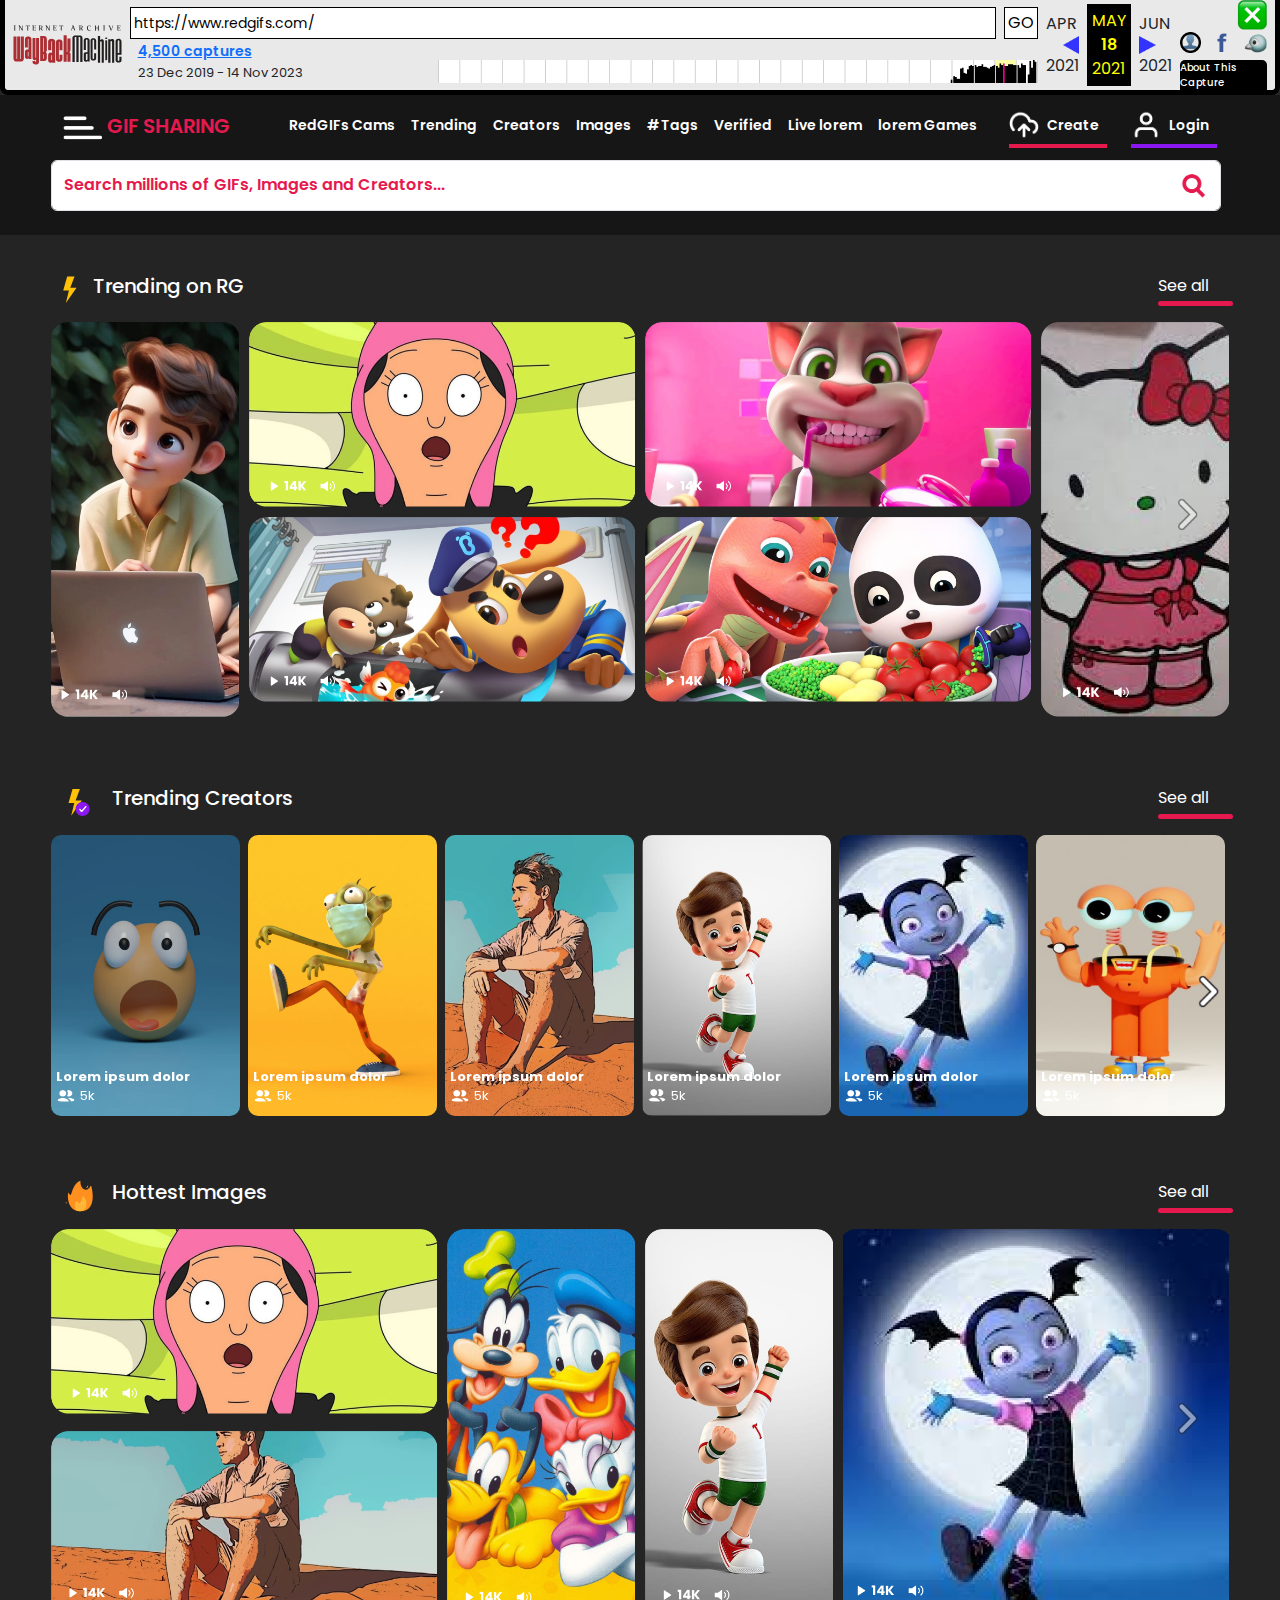
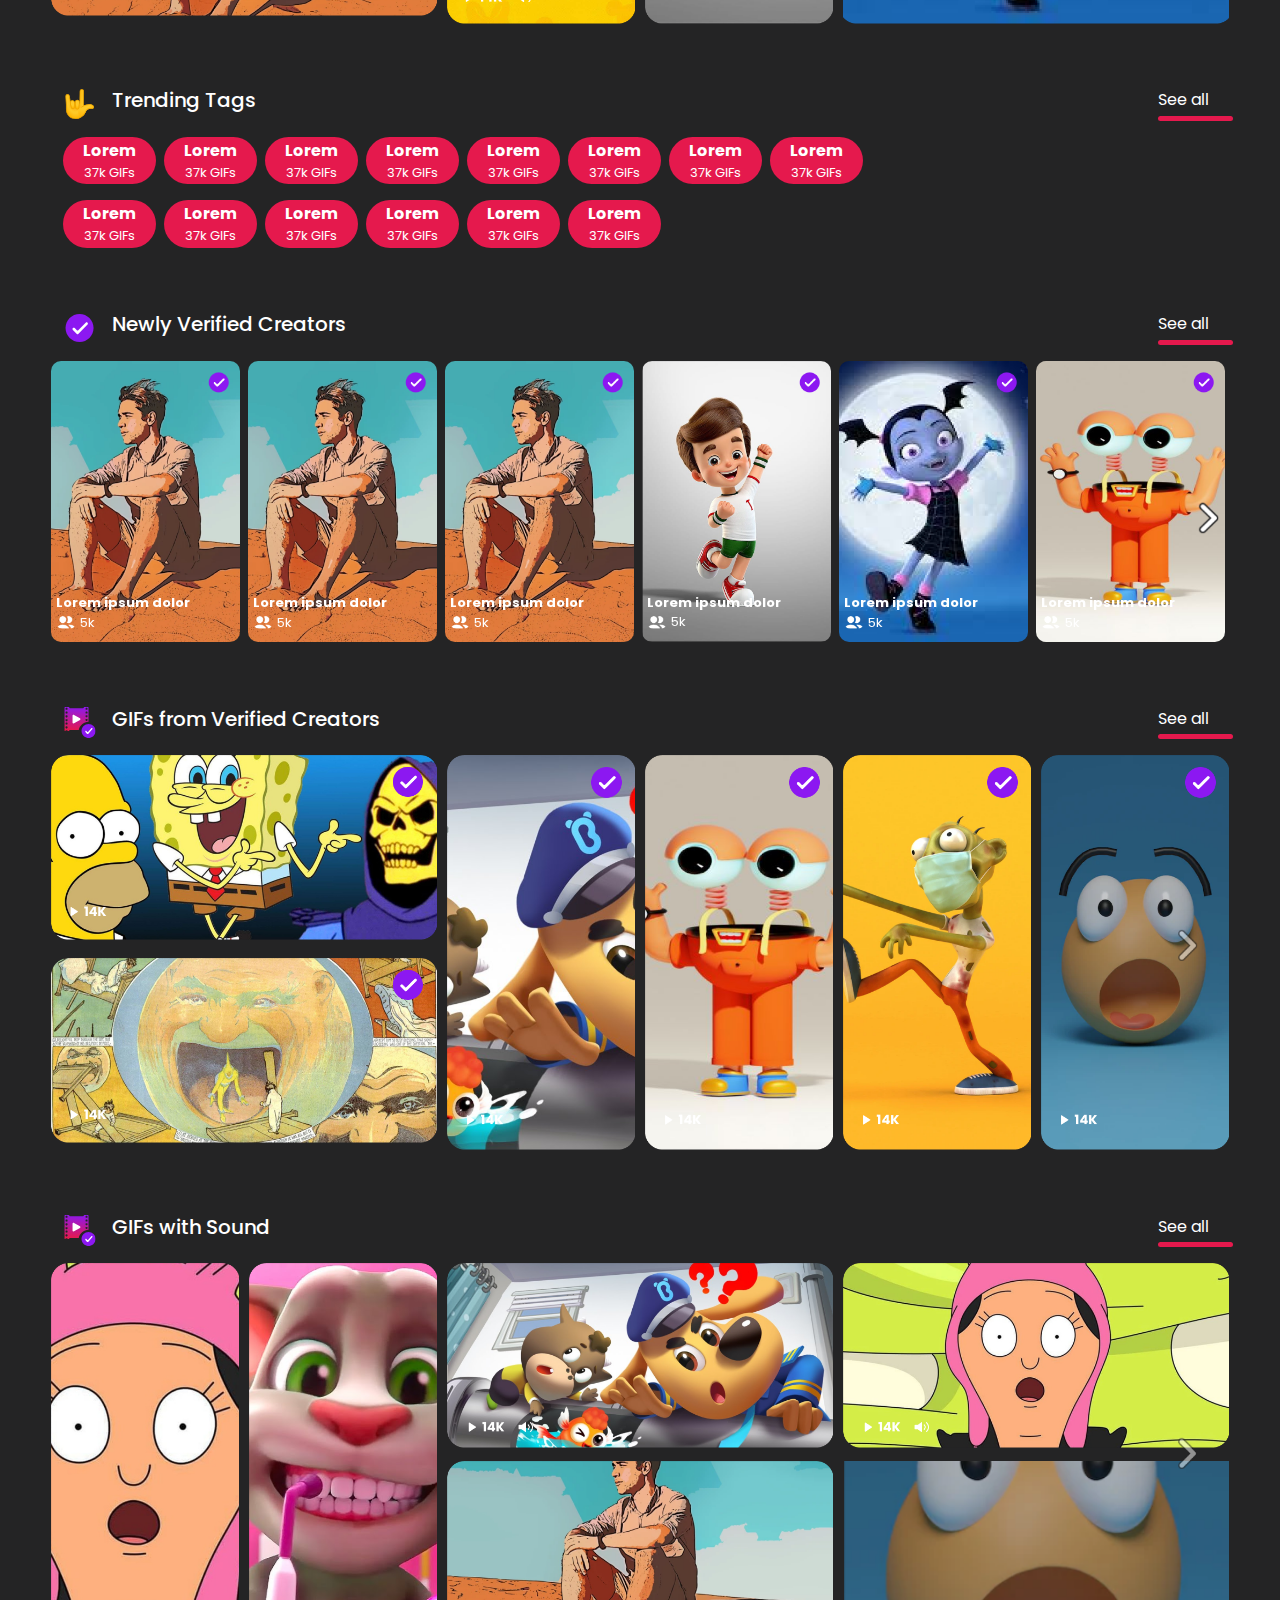
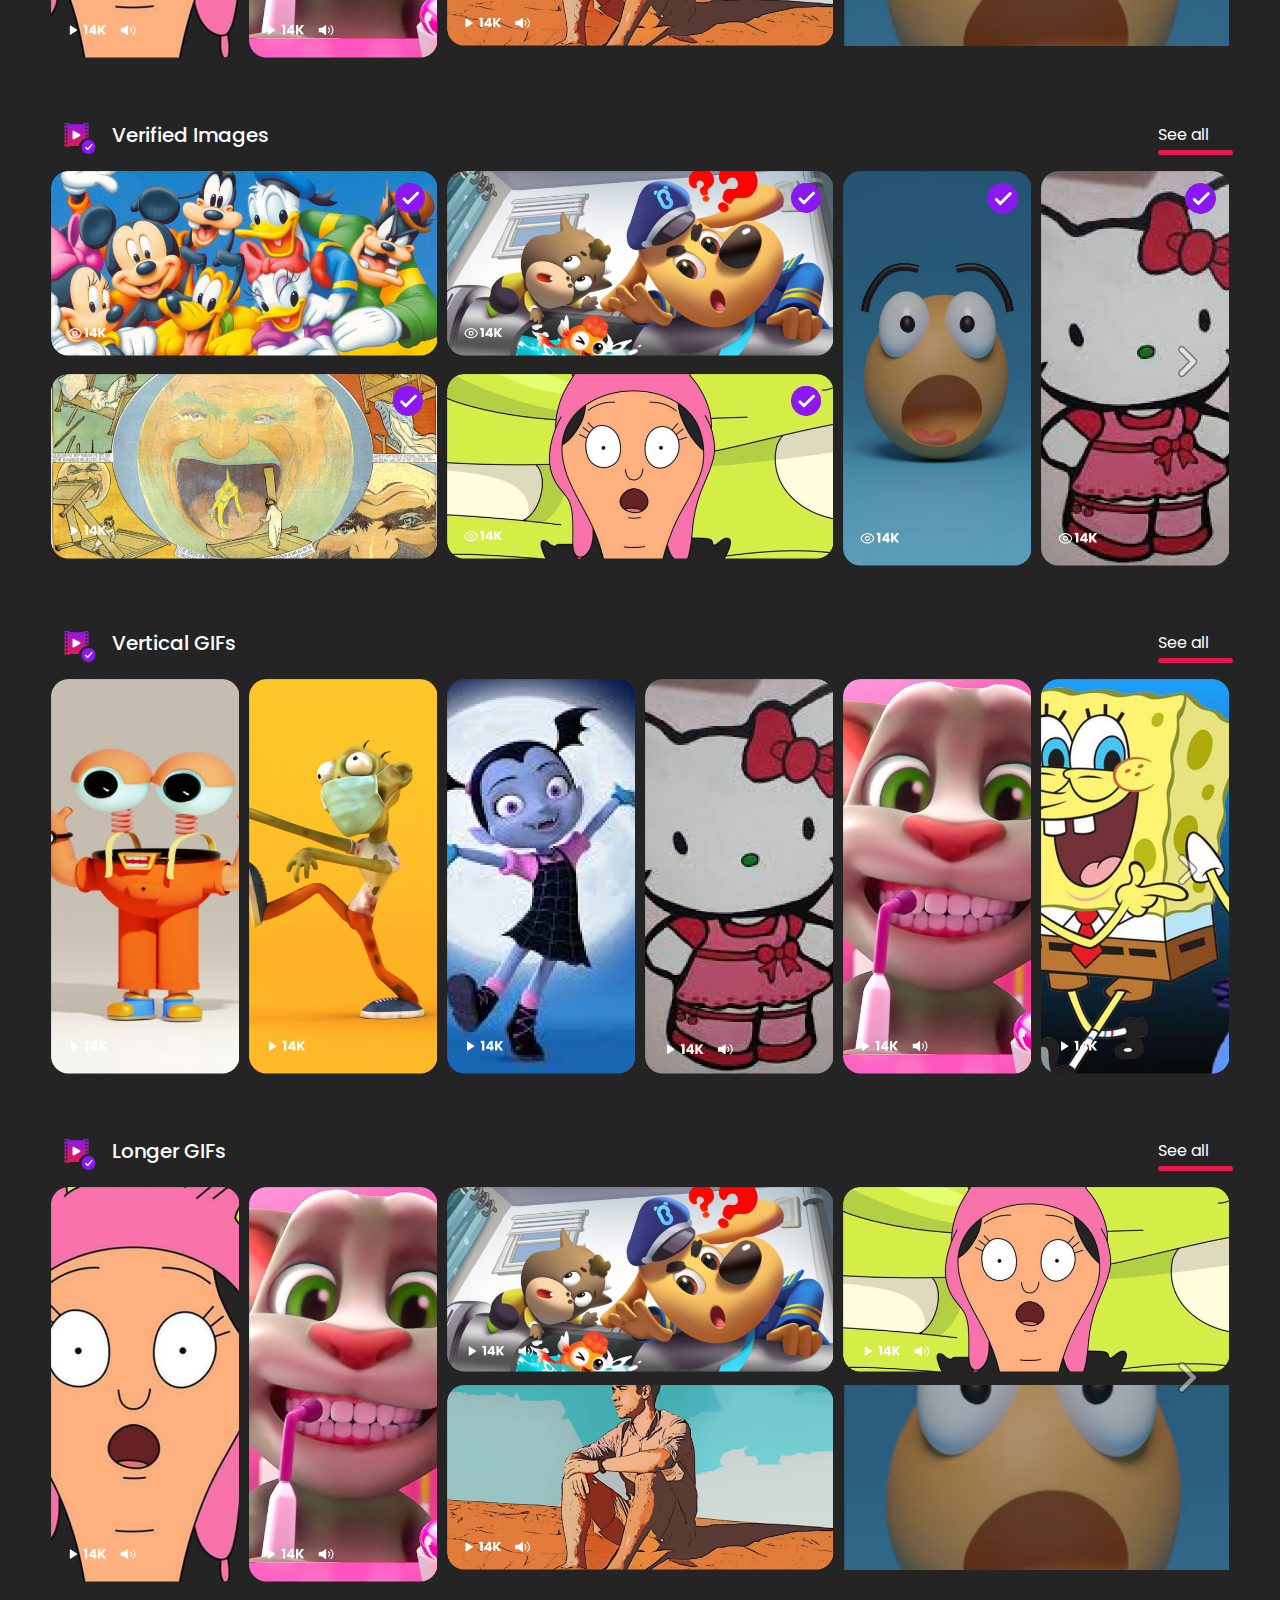
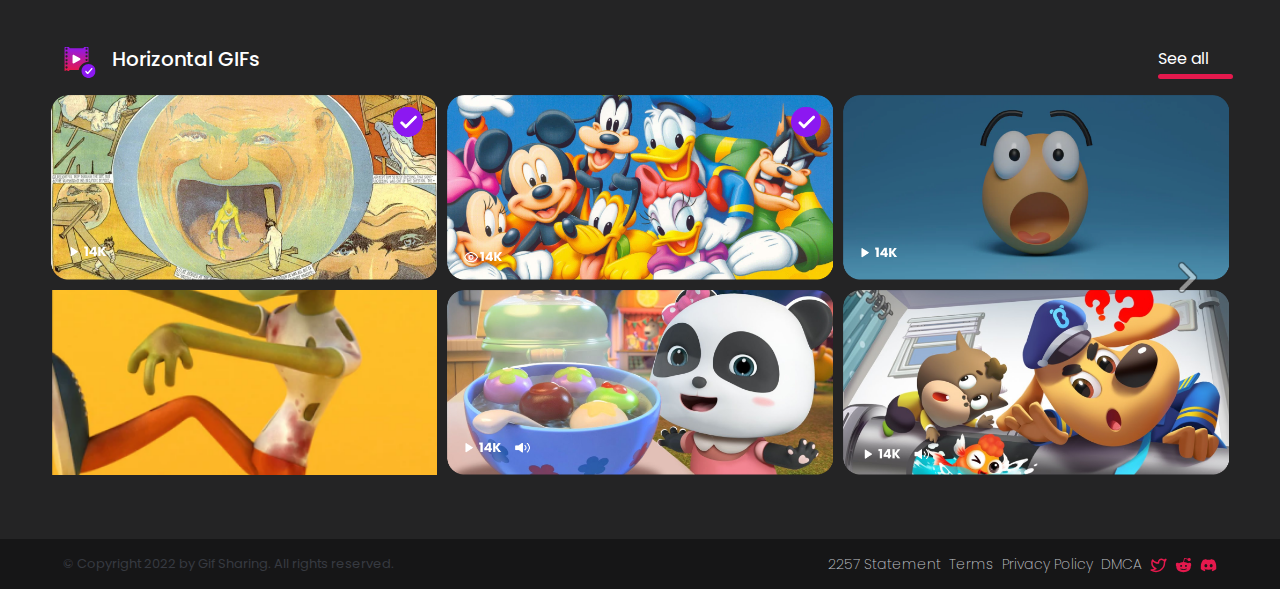
==== commit d09834ac: "useless navbar added" ====
--- a/index.html
+++ b/index.html
@@ -26,6 +26,97 @@
 </head>
 
 <body>
+    <!-- Graph header -->
+    <section class="graph-sections">
+        <div class="px-2 d-flex align-items-center">
+            <div class="graph_logo">
+                <img src="./assets/image/graph_logo.svg" alt="">
+            </div>
+            <div class="w-100 ms-2">
+                <div class="enter__link_area d-flex">
+                    <input type="text" class="form-control" placeholder="https://www.redgifs.com/">
+                    <button class="ms-2 upper-nav-search">GO</button>
+                </div>
+                <div class="d-flex align-items-end justify-content-between">
+                    <div class="lower-graph-sections ms-2">
+                        <div>
+                            <a href="" class="text-primary text-underline">4,500 captures</a>
+                            <p class="m-0 text-small">
+                                <span>
+                                    23 Dec 2019 - 14 Nov 2023
+                                </span>
+                            </p>
+                        </div>
+                    </div>
+                    <div class="graph-img">
+                        <img src="./assets/image/graph-1.png" alt="">
+                    </div>
+                </div>
+            </div>
+            <div class="default-calender ms-2">
+                <div class="d-flex align-items-center gap-2">
+                    <div class="past-months">
+                        <p class="m-0">
+                            APR
+                        </p>
+                        <div class="past-months-img">
+                            <img src="./assets/image/calender-prev.png" alt="">
+                        </div>
+                        <p class="m-0">
+                            2021
+                        </p>
+                    </div>
+                    <div class="current-months">
+                        <p class="m-0  text-yellow">
+                            MAY
+                        </p>
+                        <div class="month">
+                            <p class="m-0 fw-600 text-center text-yellow">
+                                18
+                            </p>
+                        </div>
+                        <p class="m-0 text-yellow">
+                            2021
+                        </p>
+                    </div>
+                    <div class="future-months">
+                        <p class="m-0">
+                            JUN
+                        </p>
+                        <div class="future-months-img">
+                            <img src="./assets/image/calender-next.png" alt="">
+                        </div>
+                        <p class="m-0">
+                            2021
+                        </p>
+                    </div>
+
+                </div>
+            </div>
+            <div class="upper-navs-close ms-2">
+                <div class="close-green">
+                    <img src="./assets/image/green-close.png" alt="">
+                </div>
+                <div class="random__logos d-flex gap-3">
+                    <div>
+                        <img src="./assets/image/random__logo-1.png" alt="">
+                    </div>
+                    <div>
+                        <img src="./assets/image/random__logo-2.png" alt="">
+                    </div>
+                    <div>
+                        <img src="./assets/image/random__logo-3.png" alt="">
+                    </div>
+                </div>
+                <div class="about-this-capture w-100">
+                    <p class="m-0 text-smaller fw-500">About This Capture</p>
+                </div>
+            </div>
+        </div>
+    </section>
+
+
+
     <!-- NavBar / Mega Menu -->
     <header class="header-bg">
         <section class="wrapper">
@@ -55,7 +146,7 @@
                             <li class="nav-item">
                                 <a class="nav-link" href="#">Images</a>
                             </li>
-                            <li class="nav-item">
+                            <li class="nav-item" data-bs-toggle="modal" data-bs-target="#exampleModal">
                                 <a class="nav-link" href="#">#Tags</a>
                             </li>
                             <li class="nav-item">
@@ -348,7 +439,7 @@
                                             </p>
                                         </div>
                                     </a>
-                                    <a href="#">
+                                    <a href="guideline.html">
                                         <div class="d-flex align-items-center gap-1 pt-1">
                                             <i class="fa-solid fa-arrow-right text-pink"></i>
                                             <p class="m-0 text-white">
@@ -731,6 +822,76 @@
 
         </section>
     </header>
+
+    <!-- Add Tags Modal -->
+    <!-- Modal -->
+    <div class="modal fade" id="exampleModal" tabindex="-1" aria-labelledby="exampleModalLabel" aria-hidden="true">
+        <div class="modal-dialog modal-dialog-centered">
+            <div class="modal-content">
+                <div class="modal-header border-none justify-content-center">
+                    <h1 class="modal-title fs-4 text-center fw-600 text-white id=" exampleModalLabel">Submit New Tag
+                    </h1>
+                    <!-- <button type="button" class="btn-close" data-bs-dismiss="modal" aria-label="Close"></button> -->
+                </div>
+                <div class="modal-body">
+                    <div class="d-flex flex-wrap">
+                        <div class="pink-bg mt-3 ms-2">
+                            <p class="m-0 text-white fw-700 text-center">Lorem</p>
+                        </div>
+                        <div class="pink-bg mt-3 ms-2">
+                            <p class="m-0 text-white fw-700 text-center">Lorem</p>
+                        </div>
+                        <div class="pink-bg-1 mt-3 ms-2">
+                            <p class="m-0 text-white fw-700 text-center">Lorem</p>
+                        </div>
+                        <div class="pink-bg-1 mt-3 ms-2">
+                            <p class="m-0 text-white fw-700 text-center">Lorem</p>
+                        </div>
+                        <div class="pink-bg mt-3 ms-2">
+                            <p class="m-0 text-white fw-700 text-center">Lorem</p>
+                        </div>
+                        <div class="pink-bg mt-3 ms-2">
+                            <p class="m-0 text-white fw-700 text-center">Lorem</p>
+                        </div>
+                        <div class="pink-bg mt-3 ms-2">
+                            <p class="m-0 text-white fw-700 text-center">Lorem</p>
+                        </div>
+                        <div class="pink-bg mt-3 ms-2">
+                            <p class="m-0 text-white fw-700 text-center">Lorem</p>
+                        </div>
+                        <div class="pink-bg mt-3 ms-2">
+                            <p class="m-0 text-white fw-700 text-center">Lorem</p>
+                        </div>
+                        <div class="pink-bg-1 mt-3 ms-2">
+                            <p class="m-0 text-white fw-700 text-center">Lorem</p>
+                        </div>
+                        <div class="pink-bg-1 mt-3 ms-2">
+                            <p class="m-0 text-white fw-700 text-center">Lorem</p>
+                        </div>
+                        <div class="pink-bg-1 mt-3 ms-2">
+                            <p class="m-0 text-white fw-700 text-center">Lorem</p>
+                        </div>
+                        <div class="pink-bg-1 mt-3 ms-2">
+                            <p class="m-0 text-white fw-700 text-center">Lorem</p>
+                        </div>
+                        <div class="pink-bg-1 mt-3 ms-2">
+                            <p class="m-0 text-white fw-700 text-center">Lorem</p>
+                        </div>
+                        <div class="pink-bg mt-3 ms-2">
+                            <p class="m-0 text-white fw-700 text-center">Lorem</p>
+                        </div>
+                    </div>
+                </div>
+                <div class="modal-footer border-none">
+                    <div class="d-flex w-100 gap-2 add-tag-modal">
+                        <input type="text" class="form-control" placeholder="Add Your Tag">
+                        <button type="button" class="moadl-btn">Submit</button>
+                    </div>
+                </div>
+            </div>
+        </div>
+    </div>
+
     <!-- Section-1 -->
     <section class="spacing">
         <div class="wrapper">
--- a/assets/css/responsive.css
+++ b/assets/css/responsive.css
@@ -44,6 +44,9 @@
 }
 
 @media (max-width:400px) {
+    .mega-drop-down-1 .row{
+        height: 675px;
+    }
     input::placeholder {
         font-size: 11px !important;
     }
--- a/assets/css/style.css
+++ b/assets/css/style.css
@@ -253,6 +253,17 @@
     font-size: 13px;
 }
 
+.text-smaller {
+    font-size: 10px;
+}
+
+.about-this-capture {
+    background-color: #000;
+    border-radius: 5px 5px 0px 0px;
+    color: #FFF;
+    margin-top: 5px;
+}
+
 .parent1 {
     display: grid;
     grid-template-columns: repeat(6, 1fr);
@@ -308,6 +319,13 @@
     border-radius: 100px;
 }
 
+.pink-bg-1 {
+    background-color: transparent;
+    padding: 2px 20px;
+    border: 1px solid #E5194D;
+    border-radius: 100px;
+}
+
 .tick-putple {
     position: absolute;
     top: 10px;
@@ -646,7 +664,7 @@
     padding-top: 5%;
     padding-bottom: 5%;
     position: absolute;
-    z-index: 2;
+    z-index: 20;
     top: 90%;
     left: 50%;
     transform: translateX(-50%);
@@ -1085,4 +1103,117 @@
 
 .accordion-button:not(.collapsed)::after {
     background-image: url("/assets/image/close.png");
+}
+
+#my-footer {
+    position: absolute;
+    bottom: 0;
+    left: 0;
+}
+
+.border-none {
+    border: none;
+}
+
+.modal-content {
+    background-color: #161617;
+    border-radius: 20px;
+}
+
+.modal-dialog {
+    max-width: 1200px;
+}
+
+.add-tag-modal input {
+    border: 1px solid #E5194D;
+    background-color: transparent;
+    border-radius: 100px;
+}
+
+.add-tag-modal input::placeholder {
+    color: #FFF !important;
+}
+
+.moadl-btn {
+    background-color: #E5194D;
+    border: none;
+    border-radius: 100px;
+    padding: 7px 35px;
+    color: #FFF;
+}
+
+.graph_logo {
+    width: 150px;
+}
+
+.graph-sections {
+    border-radius: 0px 0px 8px 8px;
+    border-right: 5px solid #000;
+    border-bottom: 5px solid #000;
+    border-left: 5px solid #000;
+    background: rgba(255, 255, 255, 0.90);
+    box-shadow: 1px 1px 4px 0px #333;
+    padding: 5px 0 0 0 0;
+}
+
+.enter__link_area input {
+    border-radius: 0;
+    border: 1px solid #000;
+    padding: 3px;
+}
+
+.enter__link_area input::placeholder {
+    color: #000 !important;
+    font-weight: 400;
+    font-size: 14px;
+}
+
+.upper-nav-search {
+    background-color: #FFF;
+    border: 1px solid #000;
+    padding: 0 3px;
+}
+
+.text-underline {
+    text-decoration: underline;
+}
+
+.graph-img {
+    width: 600px;
+}
+
+.past-months-img {
+    display: flex;
+    justify-content: end;
+}
+
+.future-months-img {
+    display: flex;
+    justify-content: start;
+}
+
+.future-months-img img {
+    width: 50%;
+}
+
+.past-months-img img {
+    width: 50%;
+}
+
+.current-months {
+    background-color: #000;
+    padding: 5px;
+}
+
+.text-yellow {
+    color: yellow;
+}
+
+.close-green {
+    display: flex;
+    justify-content: end;
+}
+
+.close-green img {
+    width: 35%;
 }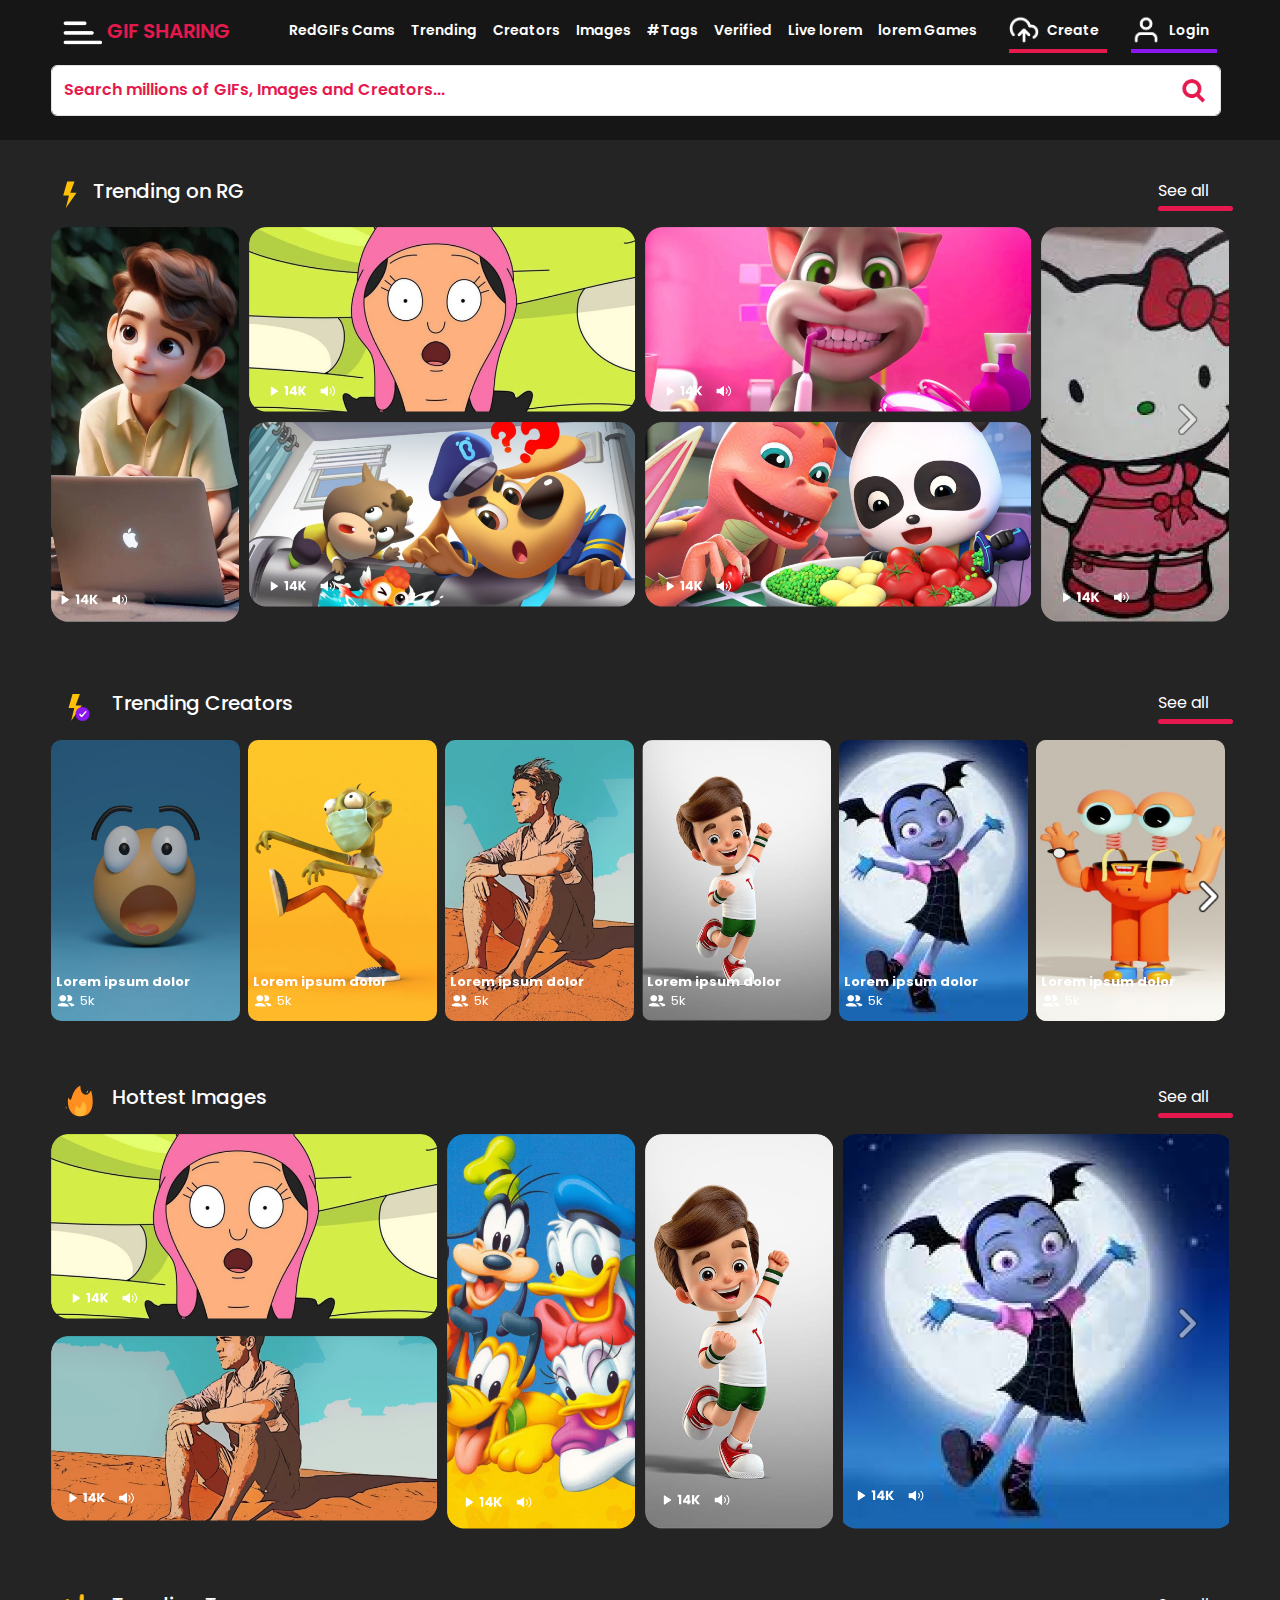
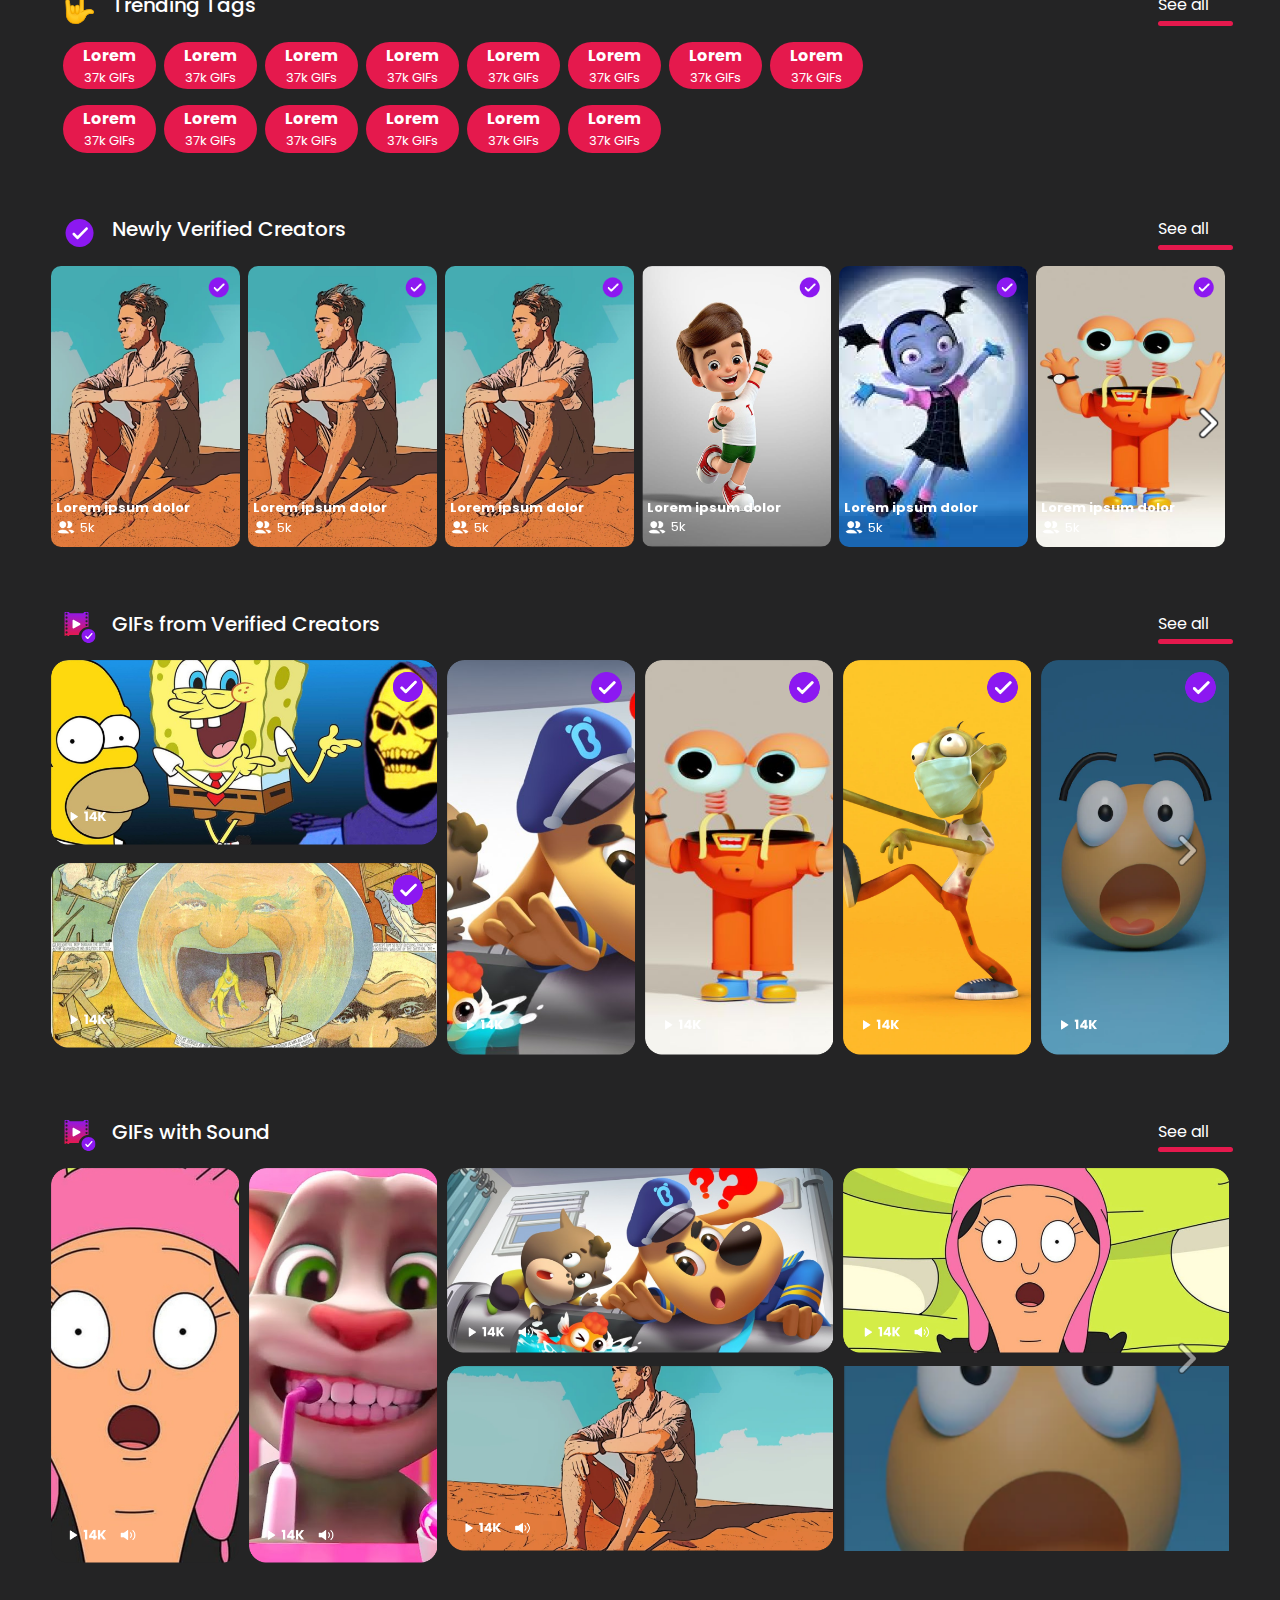
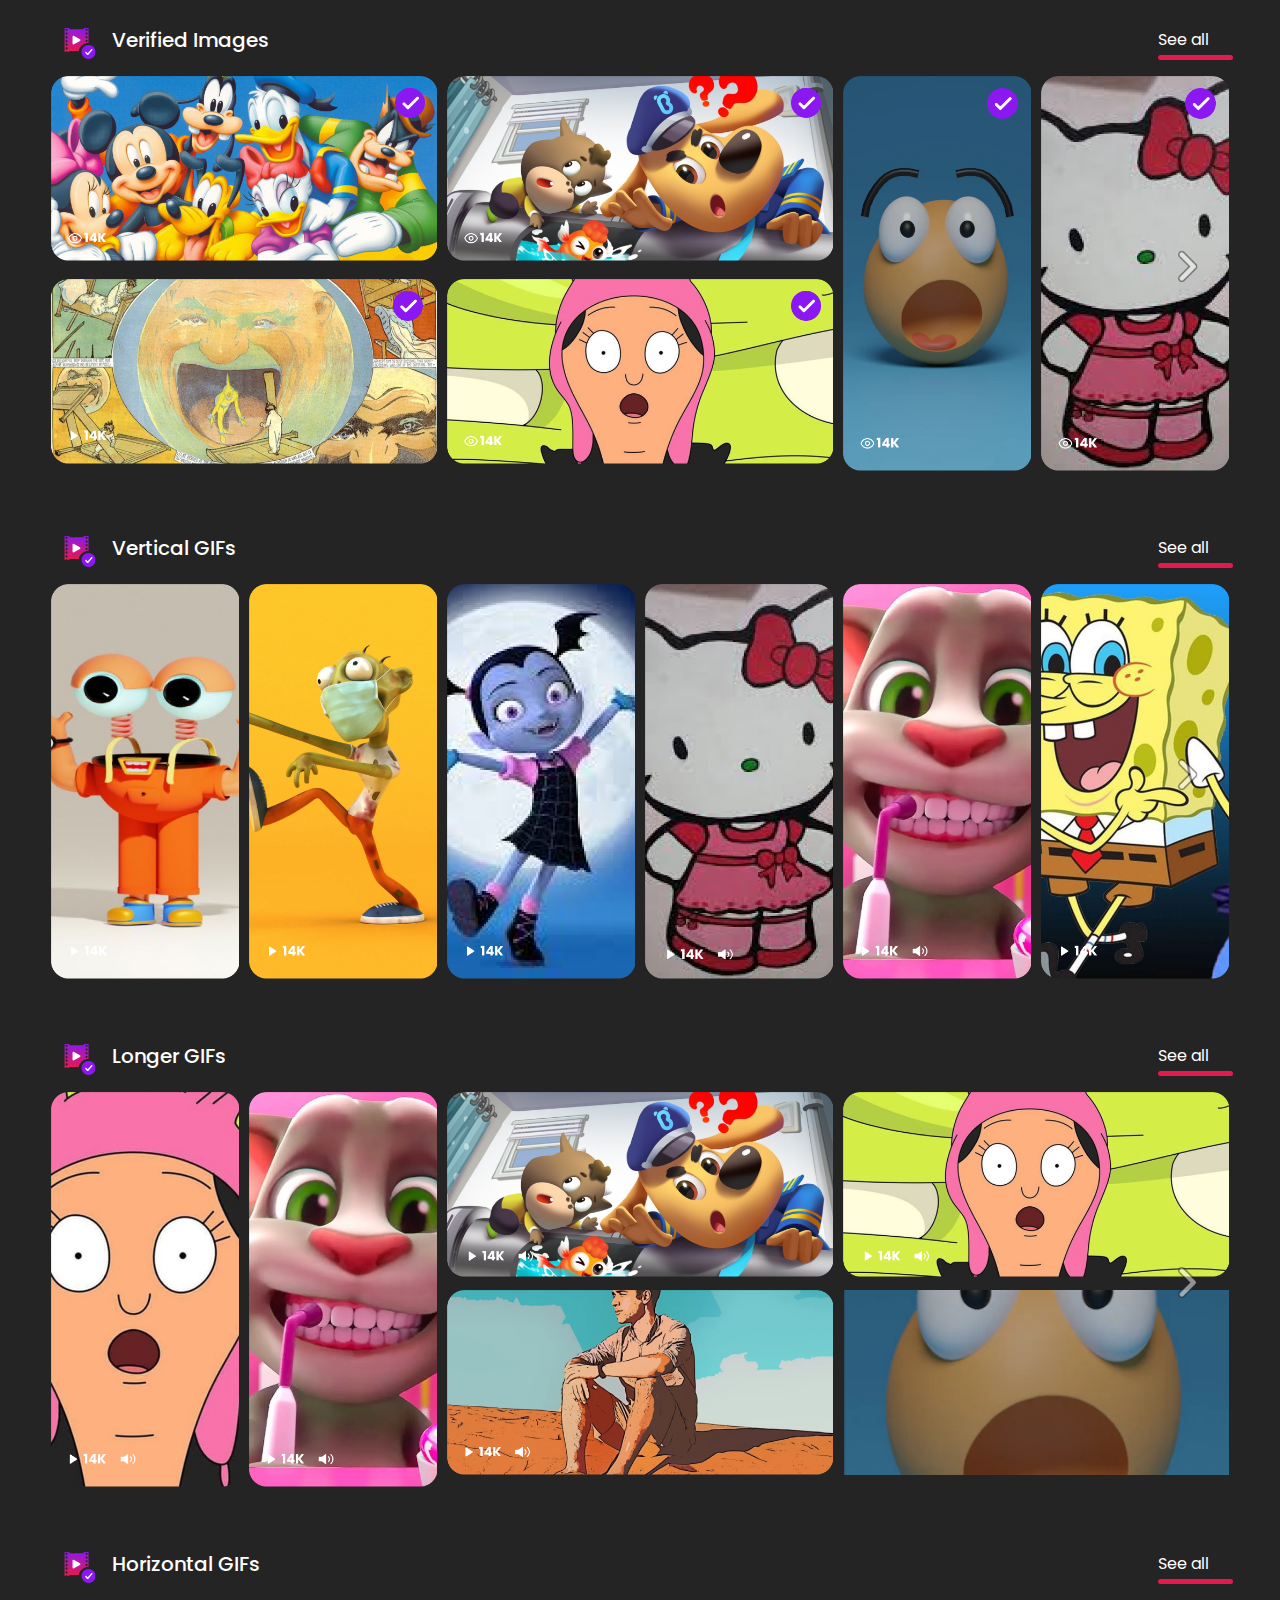
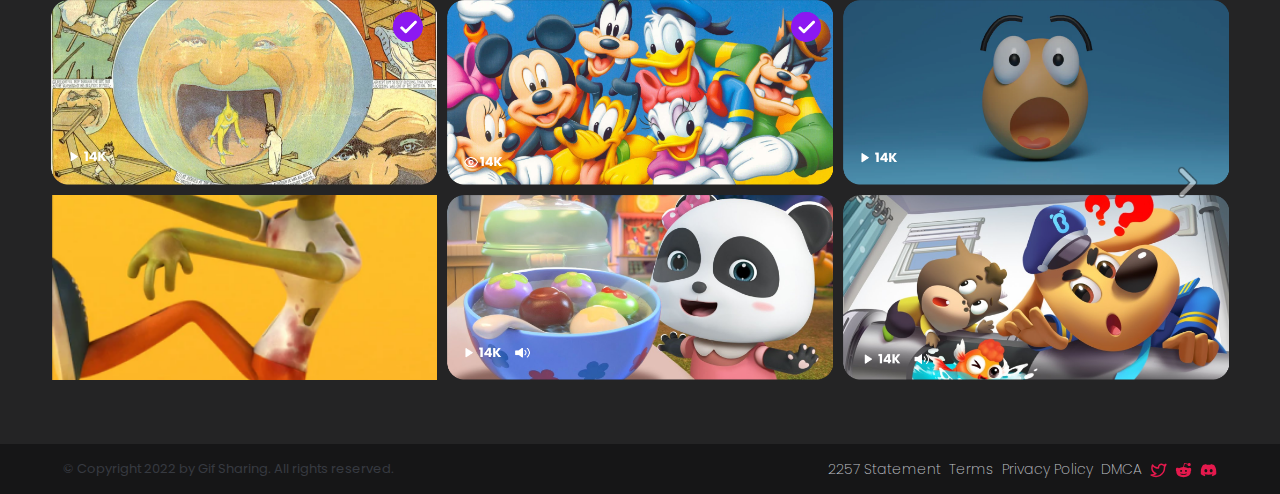
==== commit 01156d3d: "gifupload page added" ====
--- a/index.html
+++ b/index.html
@@ -27,7 +27,7 @@
 
 <body>
     <!-- Graph header -->
-    <section class="graph-sections">
+    <!-- <section class="graph-sections d-lg-block d-none">
         <div class="px-2 d-flex align-items-center">
             <div class="graph_logo">
                 <img src="./assets/image/graph_logo.svg" alt="">
@@ -113,7 +113,7 @@
                 </div>
             </div>
         </div>
-    </section>
+    </section> -->
 
 
 
--- a/assets/css/style.css
+++ b/assets/css/style.css
@@ -1159,13 +1159,23 @@
 .enter__link_area input {
     border-radius: 0;
     border: 1px solid #000;
-    padding: 3px;
+    padding: 0 5px;
+}
+
+.enter__link_area button {
+    font-size: 12px;
+    padding: 0 5px;
+    line-height: 0;
 }
 
 .enter__link_area input::placeholder {
     color: #000 !important;
-    font-weight: 400;
-    font-size: 14px;
+    font-weight: 600;
+    font-size: 11px;
+}
+
+.random__logos img {
+    width: 90%;
 }
 
 .upper-nav-search {
@@ -1216,4 +1226,55 @@
 
 .close-green img {
     width: 35%;
+}
+
+.gradient-color {
+    background: -webkit-linear-gradient(#E5194D, #8C18F1);
+    -webkit-background-clip: text;
+    -webkit-text-fill-color: transparent;
+}
+
+.bg-grey {
+    background-color: #242425;
+    border-radius: 20px 20px 2px 2px;
+    padding-top: 1rem;
+    padding-bottom: 1rem;
+    width: 280px;
+}
+
+.chosse-file {
+    background-color: #242425;
+    width: 280px;
+    padding-top: 2rem;
+    padding-bottom: 2rem;
+    border-radius: 2px 2px 20px 20px;
+    margin-top: 4px;
+    display: flex;
+    align-items: center;
+    justify-content: center;
+}
+
+.chosse-file p {
+    width: max-content;
+    position: relative;
+}
+
+.chosse-file p::before {
+    content: '';
+    position: absolute;
+    width: 100%;
+    height: 5px;
+    z-index: 20;
+    background-color: #8C18F1;
+    bottom: -5px;
+    border-radius: 100px;
+}
+
+.cursor {
+    cursor: pointer;
+}
+
+.upload__card__bg {
+    background-color: #161617;
+    border-radius: 20px;
 }